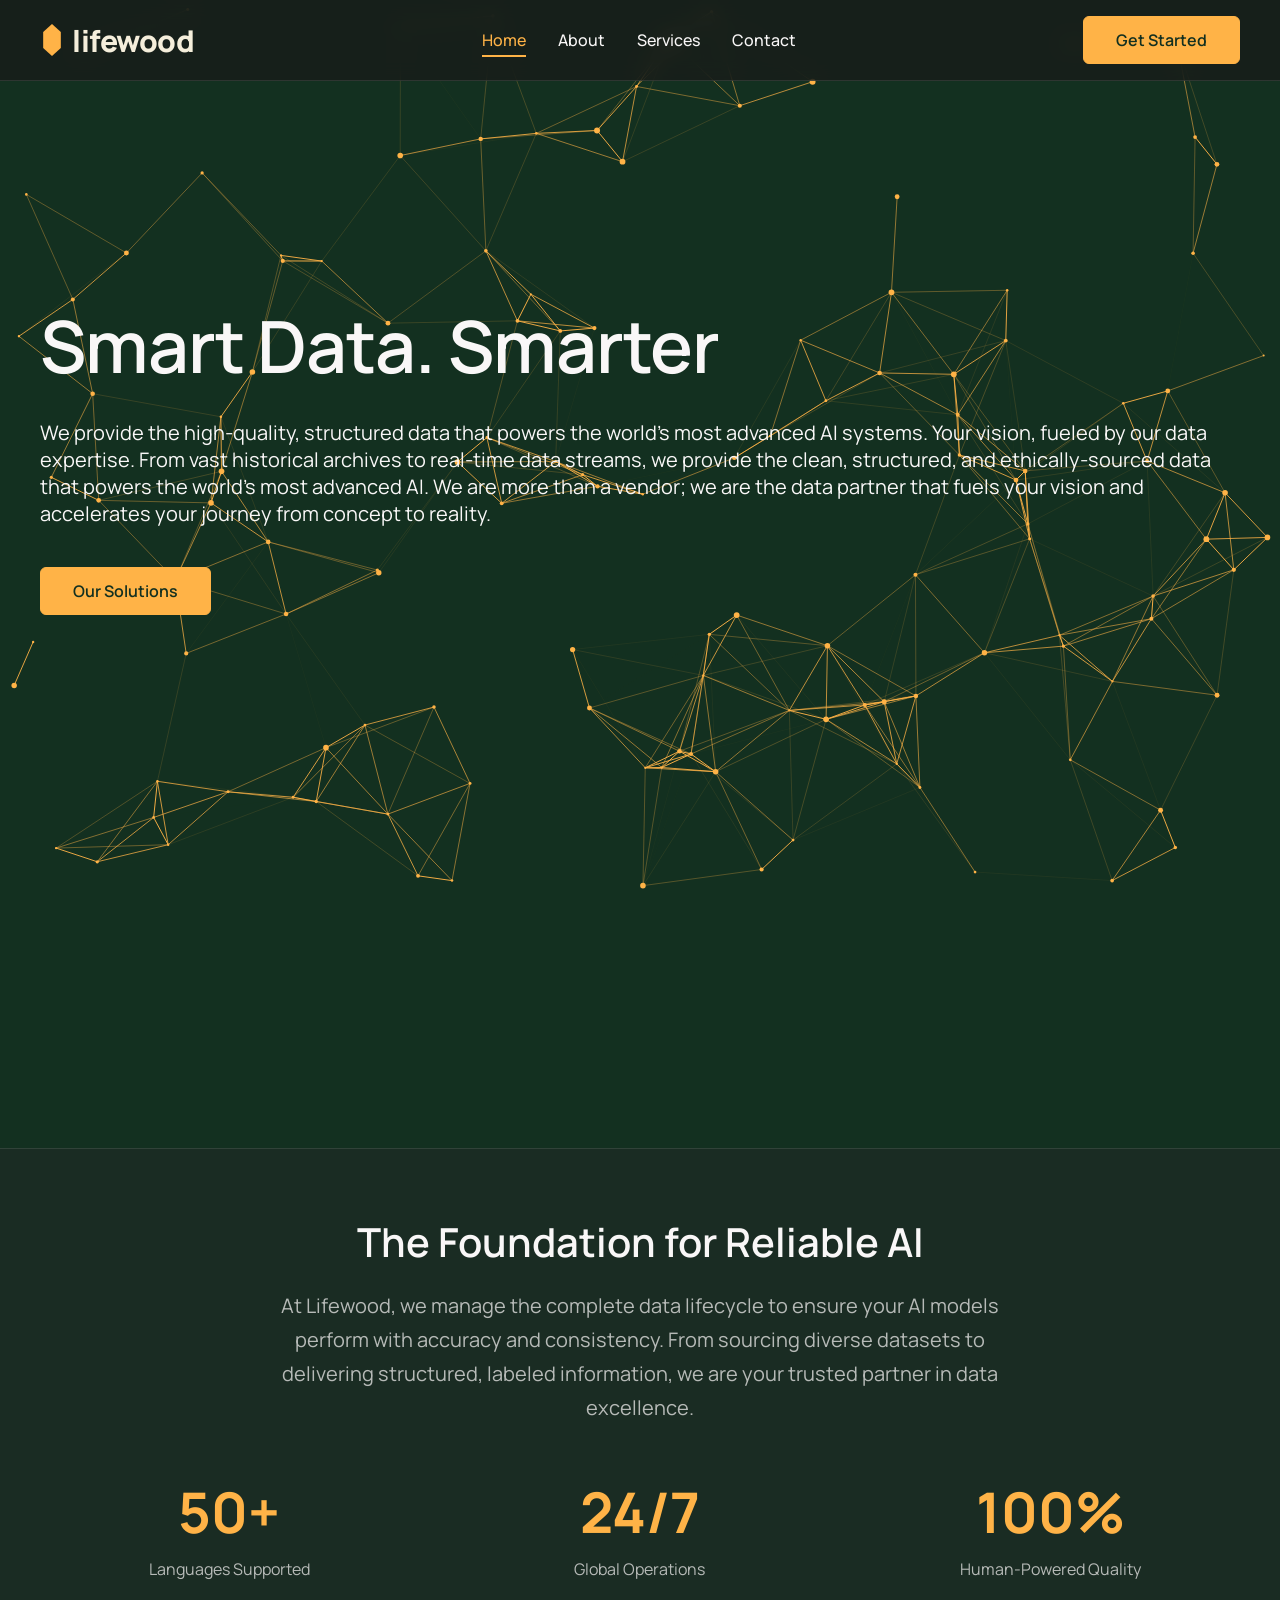
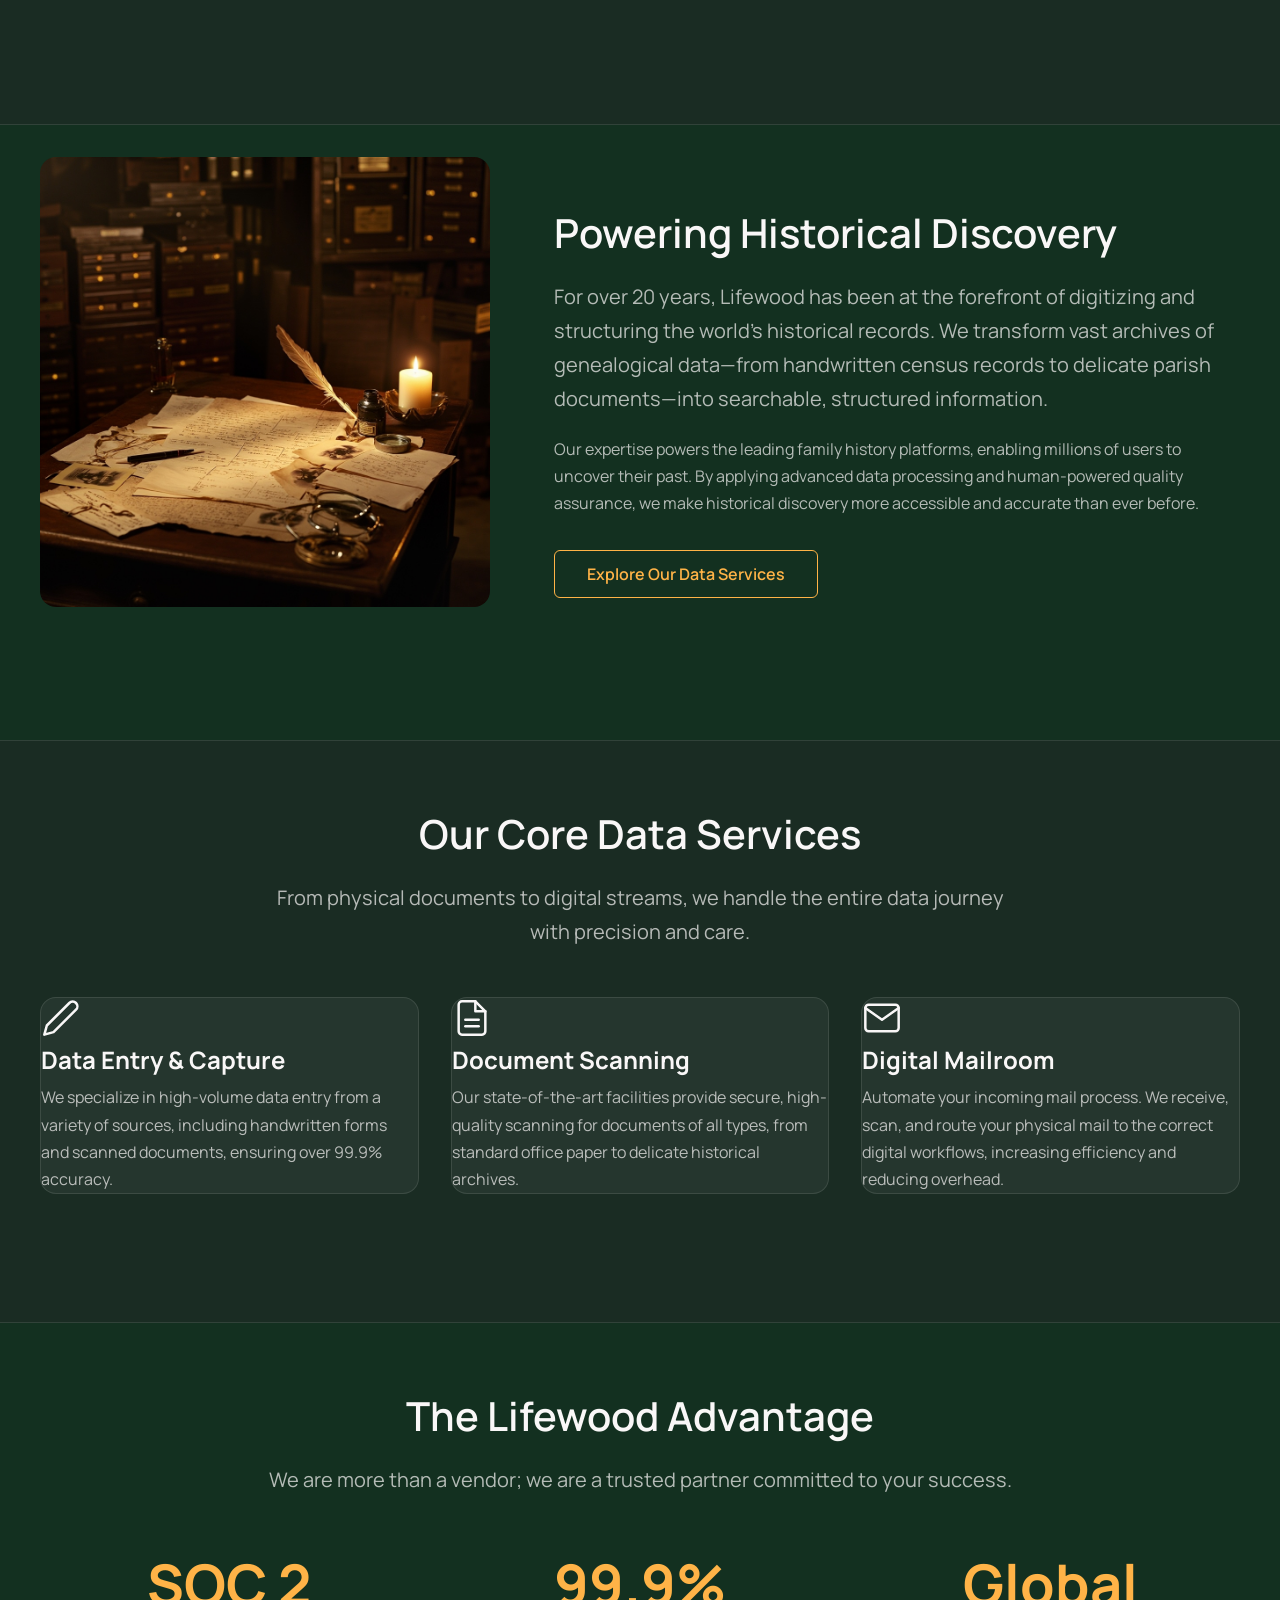
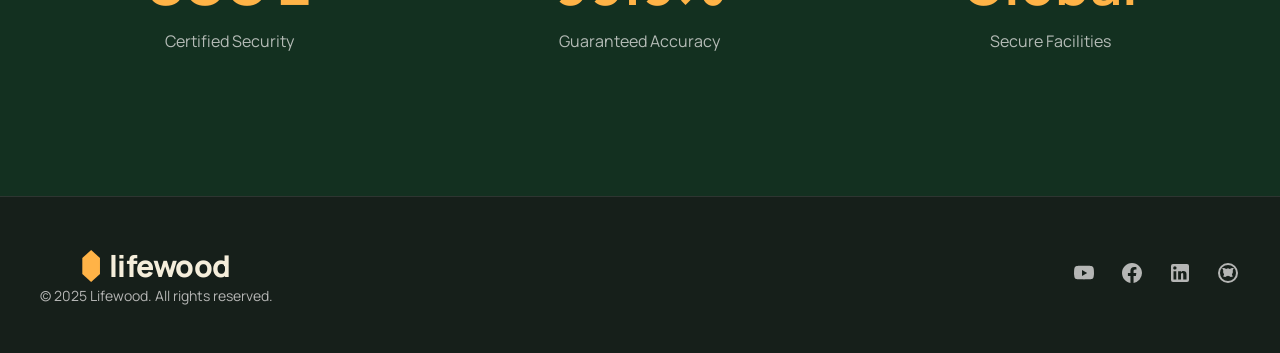
==== index.html @ c5174fe2 "Update index.html" ====
<!DOCTYPE html>
<html lang="en">
<head>
  <meta charset="UTF-8">
  <meta name="viewport" content="width=device-width, initial-scale=1.0">
  <title>Lifewood - Smart Data. Smarter World.</title>
  <style>
    /* ------------------- */
    /* ROOT & GLOBAL STYLES */
    /* ------------------- */
    :root {
      --brand-paper-bg: #f5eedb;
      --brand-dark-serpent: #133020;
      --brand-castleton-green: #046241;
      --brand-accent-saffron: #FFB347;
      --brand-white: #ffffff;
      --brand-sea-salt: #F9F7F7;
      /* Adjusted for dark theme */
      --brand-light-text-muted: rgba(249, 247, 247, 0.7);
      --red-600: #dc2626;
    }

    html { scroll-behavior: smooth; }

    body {
      margin: 0;
      font-family: 'Manrope', sans-serif;
      /* --- MODIFIED FOR DARK THEME --- */
      background-color: var(--brand-dark-serpent);
      color: var(--brand-sea-salt);
      -webkit-font-smoothing: antialiased;
      overflow-x: hidden;
    }

    /* --- NEW STYLE FOR CANVAS BACKGROUND --- */
    #particle-canvas {
      position: fixed;
      top: 0;
      left: 0;
      width: 100%;
      height: 100vh;
      z-index: -1; /* Places canvas behind all content */
    }

    /* ------------------- */
    /* HEADER & NAVIGATION */
    /* ------------------- */
    .header {
      /* --- MODIFIED HEADER COLOR --- */
      background-color: rgba(25, 25, 25, 0.7); /* Changed from dark green to dark charcoal */
      backdrop-filter: blur(10px);
      position: sticky;
      top: 0;
      z-index: 50;
      border-bottom: 1px solid rgba(249, 247, 247, 0.1);
    }

    .navbar { display: flex; justify-content: space-between; align-items: center; height: 80px; }

    .logo {
      display: flex;
      align-items: center;
      gap: 0.5rem;
      text-decoration: none;
      color: var(--brand-accent-saffron);
    }

    .logo-icon {
      height: 2rem;
      width: auto;
    }

    .logo-text {
      font-family: 'Manrope', sans-serif;
      font-size: 1.875rem;
      font-weight: 800;
      letter-spacing: -0.5px;
      color: #f5eedb; /* Changed for better contrast */
    }

    .nav-menu { display: none; list-style: none; margin: 0; padding: 0; align-items: center; gap: 2rem; }
    /* --- MODIFIED FOR DARK THEME --- */
    .nav-link { position: relative; text-decoration: none; color: var(--brand-sea-salt); font-weight: 500; transition: color 0.3s ease; padding-bottom: 4px; }
    .nav-link:hover { color: var(--brand-accent-saffron); }
    .nav-link.active { color: var(--brand-accent-saffron); border-bottom: 2px solid var(--brand-accent-saffron); }
    .nav-cta { display: none; }
    .mobile-menu-toggle { display: block; background: none; border: none; cursor: pointer; color: var(--brand-sea-salt); }
    .icon-menu, .icon-close { width: 2rem; height: 2rem; }
    /* --- MODIFIED FOR DARK THEME --- */
    .mobile-nav { display: none; position: fixed; inset: 0; background-color: rgba(19, 48, 32, 0.95); backdrop-filter: blur(8px); z-index: 100; }
    .mobile-nav.is-open { display: block; }
    .mobile-nav-header { display: flex; justify-content: flex-end; padding: 1.5rem; }
    .mobile-nav-links { display: flex; flex-direction: column; align-items: center; justify-content: center; height: calc(100% - 80px); list-style: none; padding: 0; margin: 0; gap: 2rem; }
    .mobile-nav-link { font-family: 'Manrope', sans-serif; font-size: 1.75rem; font-weight: 600; color: var(--brand-sea-salt); text-decoration: none; }

    /* ------------------- */
    /* BUTTONS */
    /* ------------------- */
    .btn { display: inline-block; padding: 0.75rem 2rem; border-radius: 0.375rem; text-decoration: none; font-family: 'Manrope', sans-serif; font-weight: 600; font-size: 1rem; transition: all 0.3s ease; border: 1px solid; }
    .btn-primary { background-color: var(--brand-accent-saffron); border-color: var(--brand-accent-saffron); color: var(--brand-dark-serpent); }
    .btn-primary:hover { background-color: #E79651; border-color: #E79651; transform: translateY(-2px); }
    .btn-secondary { border-color: var(--brand-accent-saffron); color: var(--brand-accent-saffron); }
    .btn-secondary:hover { background-color: var(--brand-accent-saffron); color: var(--brand-dark-serpent); transform: translateY(-2px); }

    /* ------------------- */
    /* PAGE STRUCTURE & TYPOGRAPHY */
    /* ------------------- */
    .container { max-width: 1200px; margin-inline: auto; padding-inline: 1.5rem; }
    main { padding-top: 80px; }
    section { padding-block: clamp(4rem, 10vw, 8rem); text-align: center; position: relative; }

    /* --- MODIFIED SECTION BACKGROUND --- */
    .section-bg {
      background-color: #1a2c23; /* A dark, desaturated green-gray for better harmony */
      border-top: 1px solid rgba(249, 247, 247, 0.1);
      border-bottom: 1px solid rgba(249, 247, 247, 0.1);
    }

    .page-header-section { padding-bottom: 2rem; }
    /* --- MODIFIED FOR DARK THEME --- */
    .page-title, .section-title, .content-block h2, .service-list-item h2, .contact-info h2 { font-family: 'Manrope', sans-serif; font-weight: 600; color: var(--brand-sea-salt); }
    .page-title { font-size: clamp(2.5rem, 6vw, 3.5rem); margin: 0; }
    .section-title { font-size: clamp(2rem, 5vw, 2.5rem); margin-bottom: 1rem; }
    .page-subtitle, .section-subtitle { font-size: 1.25rem; color: var(--brand-light-text-muted); max-width: 48rem; margin-inline: auto; line-height: 1.7; }

    /* --- MODIFIED HERO SECTION ALIGNMENT --- */
    .hero-section {
      min-height: calc(100vh - 80px);
      display: flex;
      align-items: flex-start; /* Changed from center to flex-start */
      justify-content: center;
      padding-top: clamp(4rem, 15vh, 10rem); /* Added significant, responsive top padding */
      padding-bottom: 2rem;
    }

    .hero-container { display: flex; flex-direction: column; align-items: center; gap: 2rem; }
    .hero-content { text-align: center; }
    /* --- MODIFIED FOR DARK THEME --- */
    .hero-title { font-family: 'Manrope', sans-serif; font-size: clamp(2.5rem, 8vw, 4.5rem); font-weight: 600; letter-spacing: -1px; margin: 0 0 1.5rem 0; color: var(--brand-sea-salt); }
    .hero-subtitle { margin-bottom: 2.5rem; }
    .hero-image-placeholder img { max-width: 100%; height: auto; border-radius: 1rem; }

    /* ------------------- */
    /* STATS GRID & BENTO GRID */
    /* ------------------- */
    .stats-grid { display: grid; grid-template-columns: repeat(auto-fit, minmax(200px, 1fr)); gap: 2rem; margin-top: 3rem; }
    .stat-card { text-align: center; }
    .stat-number { font-size: clamp(2.5rem, 6vw, 3.5rem); font-weight: 700; color: var(--brand-accent-saffron); margin: 0; }
    .stat-label { font-size: 1rem; color: var(--brand-light-text-muted); margin-top: 0.5rem; }
    .grid-section-wrapper { padding-top: 0; }
    .bento-grid { display: grid; gap: 1rem; }
    /* --- MODIFIED FOR DARK THEME --- */
    .grid-card { background: rgba(255, 255, 255, 0.05); padding: 1.5rem; border-radius: 1rem; border: 1px solid rgba(249, 247, 247, 0.1); backdrop-filter: blur(10px); transition: all 0.3s ease; text-align: left; }
    .grid-card:hover { border-color: rgba(249, 247, 247, 0.3); transform: translateY(-5px); box-shadow: 0 10px 20px rgba(0, 0, 0, 0.1); }
    .card-title { font-size: clamp(1.5rem, 4vw, 2rem); margin: 0 0 1rem 0; }
    .card-subtitle { font-size: 1.25rem; margin: 0; }
    .card-text { max-width: none; font-size: 1rem; color: var(--brand-light-text-muted); line-height: 1.7; }
    .card-service { display: flex; flex-direction: column; align-items: center; justify-content: center; text-align: center; gap: 0.75rem; }
    .service-icon { color: var(--brand-accent-saffron); background-color: rgba(255, 179, 71, 0.1); width: 50px; height: 50px; border-radius: 50%; display: flex; align-items: center; justify-content: center; font-size: 1.5rem; }

    /* ------------------- */
    /* CONTENT PAGES */
    /* ------------------- */
    .content-section { padding-top: 2rem; }
    .content-container, .services-list, .contact-layout { max-width: 800px; text-align: left; }
    .content-image { width: 100%; height: auto; border-radius: 1rem; margin-bottom: 2rem; }
    .content-block { margin-bottom: 2rem; }
    /* --- MODIFIED FOR DARK THEME --- */
    .content-block h2 { font-size: 1.75rem; color: var(--brand-accent-saffron); margin: 0 0 1rem 0; }
    .content-block p, .content-block li { color: var(--brand-light-text-muted); line-height: 1.7; }
    .content-block ul { list-style: none; padding-left: 0; }
    .content-block li { padding-left: 1.5rem; position: relative; margin-bottom: 0.5rem; }
    .content-block li::before { content: '■'; position: absolute; left: 0; color: var(--brand-accent-saffron); font-size: 0.8rem; }
    .service-list-item { border-bottom: 1px solid rgba(249, 247, 247, 0.1); padding-bottom: 2rem; margin-bottom: 2rem; display: flex; flex-direction: column; gap: 1.5rem; }
    .service-list-item:last-child { border-bottom: none; margin-bottom: 0; }
    .service-list-item h2 { font-size: 1.75rem; color: var(--brand-accent-saffron); margin: 0 0 0.5rem 0; }
    .service-list-item p { color: var(--brand-light-text-muted); line-height: 1.7; margin: 0; }
    .img-placeholder img { width: 100%; border-radius: 0.5rem; }
    .contact-layout { display: grid; gap: 3rem; max-width: 1000px; }
    .contact-info h2 { font-size: 1.75rem; color: var(--brand-accent-saffron); margin: 0 0 1rem 0; }
    .contact-info p { line-height: 1.7; color: var(--brand-light-text-muted); }
    .contact-info a { color: var(--brand-accent-saffron); text-decoration: none; transition: color 0.3s; }
    .contact-info a:hover { color: #E79651; }
    .info-block { margin-top: 1.5rem; }
    .info-block h3 { font-size: 1.25rem; color: var(--brand-sea-salt); margin: 0 0 0.25rem 0; }
    .info-block p { margin: 0; }

    /* --- NEW: FEATURE SECTION STYLES --- */
    .feature-section {
      display: flex;
      flex-direction: column;
      align-items: center;
      gap: 2rem;
      text-align: center;
    }

    .feature-image {
      flex: 1;
      max-width: 450px;
    }

    .feature-image img {
      width: 100%;
      height: auto;
      border-radius: 1rem;
    }

    .feature-content {
      flex: 1;
      text-align: left;
    }

    /* --- NEW: SERVICES GRID STYLES (MODIFIED FOR IMAGES) --- */
    .services-grid {
      display: grid;
      grid-template-columns: repeat(auto-fit, minmax(280px, 1fr));
      gap: 2rem;
      margin-top: 3rem;
      text-align: left;
    }

    .service-card {
      background-color: rgba(255, 255, 255, 0.05);
      border-radius: 1rem;
      border: 1px solid rgba(249, 247, 247, 0.1);
      transition: all 0.3s ease;
      overflow: hidden; /* Important: Keeps the image within the rounded corners */
    }

    .service-card:hover {
      transform: translateY(-5px);
      border-color: var(--brand-accent-saffron);
    }

    .service-card-image {
      width: 100%;
      height: 180px;
      object-fit: cover; /* Ensures image covers the area without distortion */
      display: block;
    }

    .service-card-content {
      padding: 2rem; /* Padding for the text content below the image */
    }

    .service-card h3 {
      font-size: 1.5rem;
      margin: 0 0 0.5rem 0;
      color: var(--brand-sea-salt);
    }

    .service-card p {
      color: var(--brand-light-text-muted);
      line-height: 1.7;
      margin: 0;
    }

    /* --- NEW: TIMELINE STYLES --- */
    .timeline {
      margin-top: 3rem;
      position: relative;
      max-width: 600px;
      margin-inline: auto;
    }

    .timeline::after {
      content: '';
      position: absolute;
      width: 2px;
      background-color: rgba(255, 179, 71, 0.3);
      top: 0;
      bottom: 0;
      left: 50%;
      margin-left: -1px;
    }

    .timeline-item {
      padding: 1rem 2.5rem;
      position: relative;
      width: 50%;
    }

    .timeline-item:nth-child(odd) {
      left: 0;
      text-align: right;
      padding-right: 3rem;
    }

    .timeline-item:nth-child(even) {
      left: 50%;
      text-align: left;
      padding-left: 3rem;
    }

    .timeline-item::after {
      content: '';
      position: absolute;
      width: 16px;
      height: 16px;
      right: -8px;
      background-color: var(--brand-dark-serpent);
      border: 3px solid var(--brand-accent-saffron);
      top: 20px;
      border-radius: 50%;
      z-index: 1;
    }

    .timeline-item:nth-child(even)::after {
      left: -8px;
    }

    .timeline-content h3 {
      margin: 0 0 0.5rem 0;
      color: var(--brand-accent-saffron);
      font-size: 1.25rem;
    }

    .timeline-content p {
      margin: 0;
      color: var(--brand-light-text-muted);
    }

    /* --- NEW: BENEFITS GRID STYLES --- */
    .benefits-grid {
      display: grid;
      grid-template-columns: repeat(auto-fit, minmax(280px, 1fr));
      gap: 2rem;
      margin-top: 3rem;
    }

    .benefit-card {
      text-align: center;
    }

    .benefit-card-icon {
      font-size: 2.5rem;
      color: var(--brand-accent-saffron);
      margin-bottom: 1rem;
      background-color: rgba(255, 179, 71, 0.1);
      width: 80px;
      height: 80px;
      border-radius: 50%;
      display: inline-flex;
      align-items: center;
      justify-content: center;
    }

    .benefit-card h3 {
      font-size: 1.5rem;
      margin: 0 0 0.5rem 0;
      color: var(--brand-sea-salt);
    }

    .benefit-card p {
      color: var(--brand-light-text-muted);
      line-height: 1.7;
      margin: 0;
    }

    /* ------------------- */
    /* FORM STYLES */
    /* ------------------- */
    /* --- MODIFIED FOR DARK THEME --- */
    .contact-form { background-color: rgba(255, 255, 255, 0.05); padding: 2rem; border-radius: 1rem; border: 1px solid rgba(249, 247, 247, 0.1); }
    .form-grid { display: grid; gap: 1.5rem; }
    .form-group { display: flex; flex-direction: column; }
    .form-group label { margin-bottom: 0.5rem; font-weight: 500; color: var(--brand-light-text-muted); }
    .form-group input, .form-group textarea { width: 100%; padding: 0.75rem 1rem; background-color: rgba(0,0,0,0.2); border: 1px solid rgba(249, 247, 247, 0.2); border-radius: 0.375rem; color: var(--brand-sea-salt); box-sizing: border-box; font-family: 'Manrope', sans-serif; font-size: 1rem; }
    .form-group input:focus, .form-group textarea:focus { outline: none; border-color: var(--brand-accent-saffron); box-shadow: 0 0 0 2px rgba(255, 179, 71, 0.2); }
    .form-submit { margin-top: 2rem; }
    .form-feedback { margin-bottom: 1rem; text-align: center; font-weight: 500; padding: 0.75rem; border-radius: 0.375rem; display: none; }
    .form-feedback.error { color: var(--red-600); background-color: rgba(220, 38, 38, 0.1); display: block; }
    .form-feedback.success { color: var(--brand-castleton-green); background-color: rgba(4, 98, 65, 0.1); display: block; }

    /* ------------------- */
    /* FOOTER */
    /* ------------------- */
    /* --- MODIFIED FOOTER TO MATCH HEADER --- */
    .footer {
      background-color: rgba(25, 25, 25, 0.7); /* Match header color */
      backdrop-filter: blur(10px); /* Match header blur effect */
      border-top: 1px solid rgba(249, 247, 247, 0.1);
      padding: 3rem 0;
      text-align: center;
    }

    .footer-container { display: flex; flex-direction: column; align-items: center; gap: 1.5rem; }
    .footer-logo { justify-content: center; }
    .footer-text { margin: 0; font-size: 0.875rem; color: var(--brand-light-text-muted); }
    .footer-social { display: flex; gap: 1.5rem; }
    .social-link { color: var(--brand-light-text-muted); transition: color 0.3s ease; }
    .social-link:hover { color: var(--brand-accent-saffron); }
    .social-link svg { width: 1.5rem; height: 1.5rem; }

    /* ------------------- */
    /* ANIMATIONS & RESPONSIVENESS */
    /* ------------------- */
    .fade-in-section { opacity: 0; transform: translateY(30px); transition: opacity 0.8s ease-out, transform 0.8s ease-out; }
    .fade-in-section.visible { opacity: 1; transform: translateY(0); }

    @media (min-width: 768px) {
      .nav-cta { display: inline-block; }
      .mobile-menu-toggle { display: none; }
      .nav-menu { display: flex; }
      .hero-container { flex-direction: row; justify-content: space-between; align-items: center; }
      .hero-content { text-align: left; font-size: 20px; flex: 1; }
      /* Hero image placeholder is removed, so no need for this rule */
      /* .hero-image-placeholder { flex: 1; max-width: 50%; } */
      .bento-grid { grid-template-columns: repeat(4, 1fr); grid-template-rows: auto; grid-template-areas: "large large stat1 service1" "large large stat2 service2" "service3 service4 service5 service6"; }
      .card-large { grid-area: large; }
      .card-stat:nth-of-type(2) { grid-area: stat1; }
      .card-stat:nth-of-type(3) { grid-area: stat2; }
      .card-service:nth-of-type(4) { grid-area: service1; }
      .card-service:nth-of-type(5) { grid-area: service2; }
      .card-service:nth-of-type(6) { grid-area: service3; }
      .card-service:nth-of-type(7) { grid-area: service4; }
      .card-service:nth-of-type(8) { grid-area: service5; }
      .card-service:nth-of-type(9) { grid-area: service6; }
      .service-list-item { flex-direction: row; align-items: center; justify-content: space-between; }
      .service-content { flex: 2; }
      .img-placeholder { flex: 1; text-align: right; }
      .contact-layout { grid-template-columns: 1fr 1.5fr; align-items: start; }
      .form-grid { grid-template-columns: 1fr 1fr; }
      .footer-container { flex-direction: row; justify-content: space-between; }
      .feature-section {
        flex-direction: row; /* Side-by-side on larger screens */
        text-align: left;
        gap: 4rem;
      }
    }

    @media (min-width: 1024px) {
      .bento-grid { grid-template-areas: "large large stat1 stat2" "large large service1 service2" "service3 service4 service5 service6"; }
    }
  </style>
  <link rel="preconnect" href="https://fonts.googleapis.com">
  <link rel="preconnect" href="https://fonts.gstatic.com" crossorigin>
  <link href="https://fonts.googleapis.com/css2?family=Manrope:wght@400;500;600;700&display=swap" rel="stylesheet">
  <!-- <link href="style.css" rel="stylesheet"> This is commented out as the styles are embedded -->
</head>
<body>
  <!-- Canvas for the AI background animation -->
  <canvas id="particle-canvas"></canvas>

  <header class="header">
    <nav class="navbar container">
      <a href="index.html" class="logo">
        <svg class="logo-icon" width="24" height="32" viewBox="0 0 24 42" fill="none" xmlns="http://www.w3.org/2000/svg"><path d="M12 0L23.5962 10.5V31.5L12 42L0.403847 31.5V10.5L12 0Z" fill="currentColor"/></svg>
        <span class="logo-text">lifewood</span>
      </a>
      <ul id="desktop-nav" class="nav-menu">
        <li><a href="index.html" class="nav-link">Home</a></li>
        <li><a href="about.html" class="nav-link">About</a></li>
        <li><a href="services.html" class="nav-link">Services</a></li>
        <li><a href="contact.html" class="nav-link">Contact</a></li>
      </ul>
      <a href="contact.html" class="btn btn-primary nav-cta">Get Started</a>
      <button id="mobile-menu-button" class="mobile-menu-toggle"><svg class="icon-menu" fill="none" stroke="currentColor" viewBox="0 0 24 24"><path stroke-linecap="round" stroke-linejoin="round" stroke-width="2" d="M4 6h16M4 12h16m-7 6h7"></path></svg></button>
    </nav>
  </header>

  <div id="mobile-menu" class="mobile-nav">
      <div class="mobile-nav-header"><button id="close-menu-button" class="mobile-menu-toggle"><svg class="icon-close" fill="none" stroke="currentColor" viewBox="0 0 24 24"><path stroke-linecap="round" stroke-linejoin="round" stroke-width="2" d="M6 18L18 6M6 6l12 12"></path></svg></button></div>
      <ul class="mobile-nav-links">
          <li><a href="index.html" class="mobile-nav-link">Home</a></li>
          <li><a href="about.html" class="mobile-nav-link">About</a></li>
          <li><a href="services.html" class="mobile-nav-link">Services</a></li>
          <li><a href="contact.html" class="mobile-nav-link">Contact</a></li>
      </ul>
  </div>

  <main>
    <section id="home" class="hero-section">
      <div class="container hero-container">
        <div class="hero-content">
            <h1 id="hero-title" class="hero-title"></h1>
            <p class="hero-subtitle">We provide the high-quality, structured data that powers the world's most advanced AI systems. Your vision, fueled by our data expertise. From vast historical archives to real-time data streams, we provide the clean, structured, and ethically-sourced data that powers the world's most advanced AI. We are more than a vendor; we are the data partner that fuels your vision and accelerates your journey from concept to reality.</p>
            <a href="services.html" class="btn btn-primary">Our Solutions</a>
        </div>
      </div>
    </section>

    <section class="content-section fade-in-section section-bg">
        <div class="container text-center">
            <h2 class="section-title">The Foundation for Reliable AI</h2>
            <p class="section-subtitle">At Lifewood, we manage the complete data lifecycle to ensure your AI models perform with accuracy and consistency. From sourcing diverse datasets to delivering structured, labeled information, we are your trusted partner in data excellence.</p>
            <div class="stats-grid">
                <div class="stat-card"><p class="stat-number">50+</p><p class="stat-label">Languages Supported</p></div>
                <div class="stat-card"><p class="stat-number">24/7</p><p class="stat-label">Global Operations</p></div>
                <div class="stat-card"><p class="stat-number">100%</p><p class="stat-label">Human-Powered Quality</p></div>
            </div>
        </div>
    </section>

    <section class="content-section fade-in-section">
        <div class="container feature-section">
            <div class="feature-image">
                <img src="img/Genea.png" alt="Archival documents and historical records for genealogy research">
            </div>
            <div class="feature-content">
                <h2 class="section-title" style="text-align: left;">Powering Historical Discovery</h2>
                <p class="section-subtitle" style="text-align: left; max-width: none;">For over 20 years, Lifewood has been at the forefront of digitizing and structuring the world's historical records. We transform vast archives of genealogical data—from handwritten census records to delicate parish documents—into searchable, structured information.</p>
                <p style="color: var(--brand-light-text-muted); line-height: 1.7;">Our expertise powers the leading family history platforms, enabling millions of users to uncover their past. By applying advanced data processing and human-powered quality assurance, we make historical discovery more accessible and accurate than ever before.</p>
                <a href="services.html" class="btn btn-secondary" style="margin-top: 1rem;">Explore Our Data Services</a>
            </div>
        </div>
    </section>

    <!-- NEW CORE SERVICES SECTION -->
    <section class="content-section fade-in-section section-bg">
        <div class="container text-center">
            <h2 class="section-title">Our Core Data Services</h2>
            <p class="section-subtitle">From physical documents to digital streams, we handle the entire data journey with precision and care.</p>
            <div class="services-grid">
                <div class="service-card">
                    <div class="service-card-icon">
                        <svg xmlns="http://www.w3.org/2000/svg" width="40" height="40" viewBox="0 0 24 24" fill="none" stroke="currentColor" stroke-width="1.5" stroke-linecap="round" stroke-linejoin="round"><path d="M17 3a2.828 2.828 0 1 1 4 4L7.5 20.5 2 22l1.5-5.5L17 3z"></path></svg>
                    </div>
                    <h3>Data Entry & Capture</h3>
                    <p>We specialize in high-volume data entry from a variety of sources, including handwritten forms and scanned documents, ensuring over 99.9% accuracy.</p>
                </div>
                <div class="service-card">
                    <div class="service-card-icon">
                        <svg xmlns="http://www.w3.org/2000/svg" width="40" height="40" viewBox="0 0 24 24" fill="none" stroke="currentColor" stroke-width="1.5" stroke-linecap="round" stroke-linejoin="round"><path d="M14 2H6a2 2 0 0 0-2 2v16a2 2 0 0 0 2 2h12a2 2 0 0 0 2-2V8z"></path><polyline points="14 2 14 8 20 8"></polyline><line x1="16" y1="13" x2="8" y2="13"></line><line x1="16" y1="17" x2="8" y2="17"></line></svg>
                    </div>
                    <h3>Document Scanning</h3>
                    <p>Our state-of-the-art facilities provide secure, high-quality scanning for documents of all types, from standard office paper to delicate historical archives.</p>
                </div>
                <div class="service-card">
                    <div class="service-card-icon">
                        <svg xmlns="http://www.w3.org/2000/svg" width="40" height="40" viewBox="0 0 24 24" fill="none" stroke="currentColor" stroke-width="1.5" stroke-linecap="round" stroke-linejoin="round"><path d="M4 4h16c1.1 0 2 .9 2 2v12c0 1.1-.9 2-2 2H4c-1.1 0-2-.9-2-2V6c0-1.1.9-2 2-2z"></path><polyline points="22,6 12,13 2,6"></polyline></svg>
                    </div>
                    <h3>Digital Mailroom</h3>
                    <p>Automate your incoming mail process. We receive, scan, and route your physical mail to the correct digital workflows, increasing efficiency and reducing overhead.</p>
                </div>
            </div>
        </div>
    </section>
    <!-- END OF NEW SECTION -->

    <!-- NEW ADVANTAGE SECTION -->
    <section class="content-section fade-in-section">
        <div class="container text-center">
            <h2 class="section-title">The Lifewood Advantage</h2>
            <p class="section-subtitle">We are more than a vendor; we are a trusted partner committed to your success.</p>
            <div class="stats-grid">
                <div class="stat-card">
                    <p class="stat-number">SOC 2</p>
                    <p class="stat-label">Certified Security</p>
                </div>
                <div class="stat-card">
                    <p class="stat-number">99.9%</p>
                    <p class="stat-label">Guaranteed Accuracy</p>
                </div>
                <div class="stat-card">
                    <p class="stat-number">Global</p>
                    <p class="stat-label">Secure Facilities</p>
                </div>
            </div>
        </div>
    </section>
    <!-- END OF NEW SECTION -->

  </main>

  <footer class="footer">
    <div class="container footer-container">
        <div class="footer-info">
            <a href="index.html" class="logo footer-logo">
                <svg class="logo-icon" width="24" height="42" viewBox="0 0 24 42" fill="none" xmlns="http://www.w3.org/2000/svg"><path d="M12 0L23.5962 10.5V31.5L12 42L0.403847 31.5V10.5L12 0Z" fill="currentColor"/></svg>
                <span class="logo-text">lifewood</span>
            </a>
            <p class="footer-text">© 2025 Lifewood. All rights reserved.</p>
        </div>
        <div class="footer-social">
            <!-- YouTube -->
            <a href="https://www.youtube.com/@LifewoodDataTechnology" target="_blank" class="social-link" aria-label="YouTube">
                <svg fill="currentColor" viewBox="0 0 24 24"><path d="M10,15L15.19,12L10,9V15M21.56,7.17C21.69,7.64 21.78,8.27 21.84,9.07C21.91,9.87 21.94,10.56 21.94,11.16L22,12C22,12.84 21.94,13.5 21.88,14.08C21.79,14.85 21.69,15.5 21.56,15.97C21.31,16.9 20.73,17.69 19.96,17.96C19.43,18.11 18.22,18.26 16.38,18.34C14.54,18.42 12.97,18.44 12,18.44C11.03,18.44 9.46,18.42 7.62,18.34C5.78,18.26 4.57,18.11 4.04,17.96C3.27,17.69 2.69,16.9 2.44,15.97C2.31,15.5 2.21,14.85 2.16,14.08C2.06,13.5 2,12.84 2,12L2.06,11.16C2.06,10.56 2.09,9.87 2.16,9.07C2.22,8.27 2.31,7.64 2.44,7.17C2.69,6.24 3.27,5.45 4.04,5.18C4.57,5.03 5.78,4.88 7.62,4.8C9.46,4.72 11.03,4.7 12,4.7C12.97,4.7 14.54,4.72 16.38,4.8C18.22,4.88 19.43,5.03 19.96,5.18C20.73,5.45 21.31,6.24 21.56,7.17Z"/></svg>
            </a>
            <!-- Facebook -->
            <a href="https://www.facebook.com/LifewoodPH" target="_blank" class="social-link" aria-label="Facebook">
                <svg fill="currentColor" viewBox="0 0 24 24"><path d="M12 2.04C6.5 2.04 2 6.53 2 12.06C2 17.06 5.66 21.21 10.44 21.96V14.96H7.9V12.06H10.44V9.85C10.44 7.34 11.93 5.96 14.22 5.96C15.31 5.96 16.45 6.15 16.45 6.15V8.62H15.19C13.95 8.62 13.56 9.39 13.56 10.18V12.06H16.34L15.89 14.96H13.56V21.96A10.01 10.01 0 0 0 22 12.06C22 6.53 17.5 2.04 12 2.04Z"/></svg>
            </a>
            <!-- LinkedIn -->
            <a href="https://ph.linkedin.com/company/lifewood-data-technology-ltd. target="_blank" class="social-link" aria-label="LinkedIn">
                <svg fill="currentColor" viewBox="0 0 24 24"><path d="M19,3A2,2 0 0,1 21,5V19A2,2 0 0,1 19,21H5A2,2 0 0,1 3,19V5A2,2 0 0,1 5,3H19M18.5,18.5V13.2A3.26,3.26 0 0,0 15.24,9.94C14.39,9.94 13.4,10.43 13,11.25V10.13H10.13V18.5H13V13.57C13,12.8 13.09,12.03 14.17,12.03C15.24,12.03 15.24,12.97 15.24,13.64V18.5H18.5M6.88,8.56A1.68,1.68 0 0,0 8.56,6.88C8.56,6 7.78,5.2 6.88,5.2A1.68,1.68 0 0,0 5.2,6.88C5.2,7.78 6,8.56 6.88,8.56M8.27,18.5V10.13H5.5V18.5H8.27Z"/></svg>
            </a>
            <!-- Website -->
            <a href="https://www.lifewood.com/" target="_blank" class="social-link" aria-label="Website">
                <svg fill="currentColor" viewBox="0 0 24 24"><path d="M12,2A10,10 0 0,0 2,12A10,10 0 0,0 12,22A10,10 0 0,0 22,12A10,10 0 0,0 12,2M12,20A8,8 0 0,1 4,12A8,8 0 0,1 12,4A8,8 0 0,1 20,12A8,8 0 0,1 12,20M16.9,15.6C16.5,14.9 16.2,14.2 15.9,13.5C16.3,12.8 16.6,12 16.9,11.3C16.8,10.6 16.8,9.9 16.8,9.2C17.1,8.5 17.5,7.8 17.9,7.1C17.2,7 16.5,6.9 15.8,6.9C15.1,7.2 14.4,7.6 13.8,8.1L12,7.2L10.2,8.1C9.6,7.6 8.9,7.2 8.2,6.9C7.5,6.9 6.8,7 6.1,7.1C6.5,7.8 6.9,8.5 7.2,9.2C7.2,9.9 7.2,10.6 7.1,11.3C7.4,12 7.7,12.8 8.1,13.5C7.8,14.2 7.5,14.9 7.1,15.6C7.8,15.8 8.5,15.9 9.2,15.9C9.9,15.6 10.6,15.2 11.2,14.7L12,15.2L12.8,14.7C13.4,15.2 14.1,15.6 14.8,15.9C15.5,15.9 16.2,15.8 16.9,15.6Z"/></svg>
            </a>
        </div>
    </div>
  </footer>
  <script src="script.js"></script>
</body>
</html>
---- style.css ----
/* ------------------- */
/* ROOT & GLOBAL STYLES */
/* ------------------- */
:root {
  --brand-paper-bg: #f5eedb;
  --brand-dark-serpent: #133020;
  --brand-castleton-green: #046241;
  --brand-accent-saffron: #FFB347;
  --brand-white: #ffffff;
  --brand-sea-salt: #F9F7F7;
  /* Adjusted for dark theme */
  --brand-light-text-muted: rgba(249, 247, 247, 0.7);
  --red-600: #dc2626;
}

html { scroll-behavior: smooth; }

body {
  margin: 0;
  font-family: 'Manrope', sans-serif;
  /* --- MODIFIED FOR DARK THEME --- */
  background-color: var(--brand-dark-serpent);
  color: var(--brand-sea-salt);
  -webkit-font-smoothing: antialiased;
  overflow-x: hidden;
}

/* --- NEW STYLE FOR CANVAS BACKGROUND --- */
#particle-canvas {
  position: fixed;
  top: 0;
  left: 0;
  width: 100%;
  height: 100vh;
  z-index: -1; /* Places canvas behind all content */
}

/* ------------------- */
/* HEADER & NAVIGATION */
/* ------------------- */
.header {
  /* --- MODIFIED HEADER COLOR --- */
  background-color: rgba(25, 25, 25, 0.7); /* Changed from dark green to dark charcoal */
  backdrop-filter: blur(10px);
  position: sticky;
  top: 0;
  z-index: 50;
  border-bottom: 1px solid rgba(249, 247, 247, 0.1);
}

.navbar { display: flex; justify-content: space-between; align-items: center; height: 80px; }

.logo {
  display: flex;
  align-items: center;
  gap: 0.5rem;
  text-decoration: none;
  color: var(--brand-accent-saffron);
}

.logo-icon {
  height: 2rem;
  width: auto;
}

.logo-text {
  font-family: 'Manrope', sans-serif;
  font-size: 1.875rem;
  font-weight: 800;
  letter-spacing: -0.5px;
  color: #f5eedb; /* Changed for better contrast */
}

.nav-menu { display: none; list-style: none; margin: 0; padding: 0; align-items: center; gap: 2rem; }
/* --- MODIFIED FOR DARK THEME --- */
.nav-link { position: relative; text-decoration: none; color: var(--brand-sea-salt); font-weight: 500; transition: color 0.3s ease; padding-bottom: 4px; }
.nav-link:hover { color: var(--brand-accent-saffron); }
.nav-link.active { color: var(--brand-accent-saffron); border-bottom: 2px solid var(--brand-accent-saffron); }
.nav-cta { display: none; }
.mobile-menu-toggle { display: block; background: none; border: none; cursor: pointer; color: var(--brand-sea-salt); }
.icon-menu, .icon-close { width: 2rem; height: 2rem; }
/* --- MODIFIED FOR DARK THEME --- */
.mobile-nav { display: none; position: fixed; inset: 0; background-color: rgba(19, 48, 32, 0.95); backdrop-filter: blur(8px); z-index: 100; }
.mobile-nav.is-open { display: block; }
.mobile-nav-header { display: flex; justify-content: flex-end; padding: 1.5rem; }
.mobile-nav-links { display: flex; flex-direction: column; align-items: center; justify-content: center; height: calc(100% - 80px); list-style: none; padding: 0; margin: 0; gap: 2rem; }
.mobile-nav-link { font-family: 'Manrope', sans-serif; font-size: 1.75rem; font-weight: 600; color: var(--brand-sea-salt); text-decoration: none; }

/* ------------------- */
/* BUTTONS */
/* ------------------- */
.btn { display: inline-block; padding: 0.75rem 2rem; border-radius: 0.375rem; text-decoration: none; font-family: 'Manrope', sans-serif; font-weight: 600; font-size: 1rem; transition: all 0.3s ease; border: 1px solid; }
.btn-primary { background-color: var(--brand-accent-saffron); border-color: var(--brand-accent-saffron); color: var(--brand-dark-serpent); }
.btn-primary:hover { background-color: #E79651; border-color: #E79651; transform: translateY(-2px); }
.btn-secondary { border-color: var(--brand-accent-saffron); color: var(--brand-accent-saffron); }
.btn-secondary:hover { background-color: var(--brand-accent-saffron); color: var(--brand-dark-serpent); transform: translateY(-2px); }

/* ------------------- */
/* PAGE STRUCTURE & TYPOGRAPHY */
/* ------------------- */
.container { max-width: 1200px; margin-inline: auto; padding-inline: 1.5rem; }
main { padding-top: 80px; }
section { padding-block: clamp(4rem, 10vw, 8rem); text-align: center; position: relative; }

/* --- MODIFIED SECTION BACKGROUND --- */
.section-bg {
  background-color: #1a2c23; /* A dark, desaturated green-gray for better harmony */
  border-top: 1px solid rgba(249, 247, 247, 0.1);
  border-bottom: 1px solid rgba(249, 247, 247, 0.1);
}

.page-header-section { padding-bottom: 2rem; }
/* --- MODIFIED FOR DARK THEME --- */
.page-title, .section-title, .content-block h2, .service-list-item h2, .contact-info h2 { font-family: 'Manrope', sans-serif; font-weight: 600; color: var(--brand-sea-salt); }
.page-title { font-size: clamp(2.5rem, 6vw, 3.5rem); margin: 0; }
.section-title { font-size: clamp(2rem, 5vw, 2.5rem); margin-bottom: 1rem; }
.page-subtitle, .section-subtitle { font-size: 1.25rem; color: var(--brand-light-text-muted); max-width: 48rem; margin-inline: auto; line-height: 1.7; }

/* --- MODIFIED HERO SECTION ALIGNMENT --- */
.hero-section {
  min-height: calc(100vh - 80px);
  display: flex;
  align-items: flex-start; /* Changed from center to flex-start */
  justify-content: center;
  padding-top: clamp(4rem, 15vh, 10rem); /* Added significant, responsive top padding */
  padding-bottom: 2rem;
}

.hero-container { display: flex; flex-direction: column; align-items: center; gap: 2rem; }
.hero-content { text-align: center; }
/* --- MODIFIED FOR DARK THEME --- */
.hero-title { font-family: 'Manrope', sans-serif; font-size: clamp(2.5rem, 8vw, 4.5rem); font-weight: 600; letter-spacing: -1px; margin: 0 0 1.5rem 0; color: var(--brand-sea-salt); }
.hero-subtitle { margin-bottom: 2.5rem; }
.hero-image-placeholder img { max-width: 100%; height: auto; border-radius: 1rem; }

/* ------------------- */
/* STATS GRID & BENTO GRID */
/* ------------------- */
.stats-grid { display: grid; grid-template-columns: repeat(auto-fit, minmax(200px, 1fr)); gap: 2rem; margin-top: 3rem; }
.stat-card { text-align: center; }
.stat-number { font-size: clamp(2.5rem, 6vw, 3.5rem); font-weight: 700; color: var(--brand-accent-saffron); margin: 0; }
.stat-label { font-size: 1rem; color: var(--brand-light-text-muted); margin-top: 0.5rem; }
.grid-section-wrapper { padding-top: 0; }
.bento-grid { display: grid; gap: 1rem; }
/* --- MODIFIED FOR DARK THEME --- */
.grid-card { background: rgba(255, 255, 255, 0.05); padding: 1.5rem; border-radius: 1rem; border: 1px solid rgba(249, 247, 247, 0.1); backdrop-filter: blur(10px); transition: all 0.3s ease; text-align: left; }
.grid-card:hover { border-color: rgba(249, 247, 247, 0.3); transform: translateY(-5px); box-shadow: 0 10px 20px rgba(0, 0, 0, 0.1); }
.card-title { font-size: clamp(1.5rem, 4vw, 2rem); margin: 0 0 1rem 0; }
.card-subtitle { font-size: 1.25rem; margin: 0; }
.card-text { max-width: none; font-size: 1rem; color: var(--brand-light-text-muted); line-height: 1.7; }
.card-service { display: flex; flex-direction: column; align-items: center; justify-content: center; text-align: center; gap: 0.75rem; }
.service-icon { color: var(--brand-accent-saffron); background-color: rgba(255, 179, 71, 0.1); width: 50px; height: 50px; border-radius: 50%; display: flex; align-items: center; justify-content: center; font-size: 1.5rem; }

/* ------------------- */
/* CONTENT PAGES */
/* ------------------- */
.content-section { padding-top: 2rem; }
.content-container, .services-list, .contact-layout { max-width: 800px; text-align: left; }
.content-image { width: 100%; height: auto; border-radius: 1rem; margin-bottom: 2rem; }
.content-block { margin-bottom: 2rem; }
/* --- MODIFIED FOR DARK THEME --- */
.content-block h2 { font-size: 1.75rem; color: var(--brand-accent-saffron); margin: 0 0 1rem 0; }
.content-block p, .content-block li { color: var(--brand-light-text-muted); line-height: 1.7; }
.content-block ul { list-style: none; padding-left: 0; }
.content-block li { padding-left: 1.5rem; position: relative; margin-bottom: 0.5rem; }
.content-block li::before { content: '■'; position: absolute; left: 0; color: var(--brand-accent-saffron); font-size: 0.8rem; }
.service-list-item { border-bottom: 1px solid rgba(249, 247, 247, 0.1); padding-bottom: 2rem; margin-bottom: 2rem; display: flex; flex-direction: column; gap: 1.5rem; }
.service-list-item:last-child { border-bottom: none; margin-bottom: 0; }
.service-list-item h2 { font-size: 1.75rem; color: var(--brand-accent-saffron); margin: 0 0 0.5rem 0; }
.service-list-item p { color: var(--brand-light-text-muted); line-height: 1.7; margin: 0; }
.img-placeholder img { width: 100%; border-radius: 0.5rem; }
.contact-layout { display: grid; gap: 3rem; max-width: 1000px; }
.contact-info h2 { font-size: 1.75rem; color: var(--brand-accent-saffron); margin: 0 0 1rem 0; }
.contact-info p { line-height: 1.7; color: var(--brand-light-text-muted); }
.contact-info a { color: var(--brand-accent-saffron); text-decoration: none; transition: color 0.3s; }
.contact-info a:hover { color: #E79651; }
.info-block { margin-top: 1.5rem; }
.info-block h3 { font-size: 1.25rem; color: var(--brand-sea-salt); margin: 0 0 0.25rem 0; }
.info-block p { margin: 0; }

/* --- NEW: FEATURE SECTION STYLES --- */
.feature-section {
  display: flex;
  flex-direction: column;
  align-items: center;
  gap: 2rem;
  text-align: center;
}

.feature-image {
  flex: 1;
  max-width: 450px;
}

.feature-image img {
  width: 100%;
  height: auto;
  border-radius: 1rem;
}

.feature-content {
  flex: 1;
  text-align: left;
}

/* --- NEW: SERVICES GRID STYLES (MODIFIED FOR IMAGES) --- */
.services-grid {
  display: grid;
  grid-template-columns: repeat(auto-fit, minmax(280px, 1fr));
  gap: 2rem;
  margin-top: 3rem;
  text-align: left;
}

.service-card {
  background-color: rgba(255, 255, 255, 0.05);
  border-radius: 1rem;
  border: 1px solid rgba(249, 247, 247, 0.1);
  transition: all 0.3s ease;
  overflow: hidden; /* Important: Keeps the image within the rounded corners */
}

.service-card:hover {
  transform: translateY(-5px);
  border-color: var(--brand-accent-saffron);
}

.service-card-image {
  width: 100%;
  height: 180px;
  object-fit: cover; /* Ensures image covers the area without distortion */
  display: block;
}

.service-card-content {
  padding: 2rem; /* Padding for the text content below the image */
}

.service-card h3 {
  font-size: 1.5rem;
  margin: 0 0 0.5rem 0;
  color: var(--brand-sea-salt);
}

.service-card p {
  color: var(--brand-light-text-muted);
  line-height: 1.7;
  margin: 0;
}

/* --- NEW: TIMELINE STYLES --- */
.timeline {
  margin-top: 3rem;
  position: relative;
  max-width: 600px;
  margin-inline: auto;
}

.timeline::after {
  content: '';
  position: absolute;
  width: 2px;
  background-color: rgba(255, 179, 71, 0.3);
  top: 0;
  bottom: 0;
  left: 50%;
  margin-left: -1px;
}

.timeline-item {
  padding: 1rem 2.5rem;
  position: relative;
  width: 50%;
}

.timeline-item:nth-child(odd) {
  left: 0;
  text-align: right;
  padding-right: 3rem;
}

.timeline-item:nth-child(even) {
  left: 50%;
  text-align: left;
  padding-left: 3rem;
}

.timeline-item::after {
  content: '';
  position: absolute;
  width: 16px;
  height: 16px;
  right: -8px;
  background-color: var(--brand-dark-serpent);
  border: 3px solid var(--brand-accent-saffron);
  top: 20px;
  border-radius: 50%;
  z-index: 1;
}

.timeline-item:nth-child(even)::after {
  left: -8px;
}

.timeline-content h3 {
  margin: 0 0 0.5rem 0;
  color: var(--brand-accent-saffron);
  font-size: 1.25rem;
}

.timeline-content p {
  margin: 0;
  color: var(--brand-light-text-muted);
}

/* --- NEW: BENEFITS GRID STYLES --- */
.benefits-grid {
  display: grid;
  grid-template-columns: repeat(auto-fit, minmax(280px, 1fr));
  gap: 2rem;
  margin-top: 3rem;
}

.benefit-card {
  text-align: center;
}

.benefit-card-icon {
  font-size: 2.5rem;
  color: var(--brand-accent-saffron);
  margin-bottom: 1rem;
  background-color: rgba(255, 179, 71, 0.1);
  width: 80px;
  height: 80px;
  border-radius: 50%;
  display: inline-flex;
  align-items: center;
  justify-content: center;
}

.benefit-card h3 {
  font-size: 1.5rem;
  margin: 0 0 0.5rem 0;
  color: var(--brand-sea-salt);
}

.benefit-card p {
  color: var(--brand-light-text-muted);
  line-height: 1.7;
  margin: 0;
}

/* ------------------- */
/* FORM STYLES */
/* ------------------- */
/* --- MODIFIED FOR DARK THEME --- */
.contact-form { background-color: rgba(255, 255, 255, 0.05); padding: 2rem; border-radius: 1rem; border: 1px solid rgba(249, 247, 247, 0.1); }
.form-grid { display: grid; gap: 1.5rem; }
.form-group { display: flex; flex-direction: column; }
.form-group label { margin-bottom: 0.5rem; font-weight: 500; color: var(--brand-light-text-muted); }
.form-group input, .form-group textarea { width: 100%; padding: 0.75rem 1rem; background-color: rgba(0,0,0,0.2); border: 1px solid rgba(249, 247, 247, 0.2); border-radius: 0.375rem; color: var(--brand-sea-salt); box-sizing: border-box; font-family: 'Manrope', sans-serif; font-size: 1rem; }
.form-group input:focus, .form-group textarea:focus { outline: none; border-color: var(--brand-accent-saffron); box-shadow: 0 0 0 2px rgba(255, 179, 71, 0.2); }
.form-submit { margin-top: 2rem; }
.form-feedback { margin-bottom: 1rem; text-align: center; font-weight: 500; padding: 0.75rem; border-radius: 0.375rem; display: none; }
.form-feedback.error { color: var(--red-600); background-color: rgba(220, 38, 38, 0.1); display: block; }
.form-feedback.success { color: var(--brand-castleton-green); background-color: rgba(4, 98, 65, 0.1); display: block; }

/* ------------------- */
/* FOOTER */
/* ------------------- */
/* --- MODIFIED FOOTER TO MATCH HEADER --- */
.footer {
  background-color: rgba(25, 25, 25, 0.7); /* Match header color */
  backdrop-filter: blur(10px); /* Match header blur effect */
  border-top: 1px solid rgba(249, 247, 247, 0.1);
  padding: 3rem 0;
  text-align: center;
}

.footer-container { display: flex; flex-direction: column; align-items: center; gap: 1.5rem; }
.footer-logo { justify-content: center; }
.footer-text { margin: 0; font-size: 0.875rem; color: var(--brand-light-text-muted); }
.footer-social { display: flex; gap: 1.5rem; }
.social-link { color: var(--brand-light-text-muted); transition: color 0.3s ease; }
.social-link:hover { color: var(--brand-accent-saffron); }
.social-link svg { width: 1.5rem; height: 1.5rem; }

/* ------------------- */
/* ANIMATIONS & RESPONSIVENESS */
/* ------------------- */
.fade-in-section { opacity: 0; transform: translateY(30px); transition: opacity 0.8s ease-out, transform 0.8s ease-out; }
.fade-in-section.visible { opacity: 1; transform: translateY(0); }

@media (min-width: 768px) {
  .nav-cta { display: inline-block; }
  .mobile-menu-toggle { display: none; }
  .nav-menu { display: flex; }
  .hero-container { flex-direction: row; justify-content: space-between; align-items: center; }
  .hero-content { text-align: left; font-size: 20px; flex: 1; }
  /* Hero image placeholder is removed, so no need for this rule */
  /* .hero-image-placeholder { flex: 1; max-width: 50%; } */
  .bento-grid { grid-template-columns: repeat(4, 1fr); grid-template-rows: auto; grid-template-areas: "large large stat1 service1" "large large stat2 service2" "service3 service4 service5 service6"; }
  .card-large { grid-area: large; }
  .card-stat:nth-of-type(2) { grid-area: stat1; }
  .card-stat:nth-of-type(3) { grid-area: stat2; }
  .card-service:nth-of-type(4) { grid-area: service1; }
  .card-service:nth-of-type(5) { grid-area: service2; }
  .card-service:nth-of-type(6) { grid-area: service3; }
  .card-service:nth-of-type(7) { grid-area: service4; }
  .card-service:nth-of-type(8) { grid-area: service5; }
  .card-service:nth-of-type(9) { grid-area: service6; }
  .service-list-item { flex-direction: row; align-items: center; justify-content: space-between; }
  .service-content { flex: 2; }
  .img-placeholder { flex: 1; text-align: right; }
  .contact-layout { grid-template-columns: 1fr 1.5fr; align-items: start; }
  .form-grid { grid-template-columns: 1fr 1fr; }
  .footer-container { flex-direction: row; justify-content: space-between; }
  .feature-section {
    flex-direction: row; /* Side-by-side on larger screens */
    text-align: left;
    gap: 4rem;
  }
}

@media (min-width: 1024px) {
  .bento-grid { grid-template-areas: "large large stat1 stat2" "large large service1 service2" "service3 service4 service5 service6"; }
}
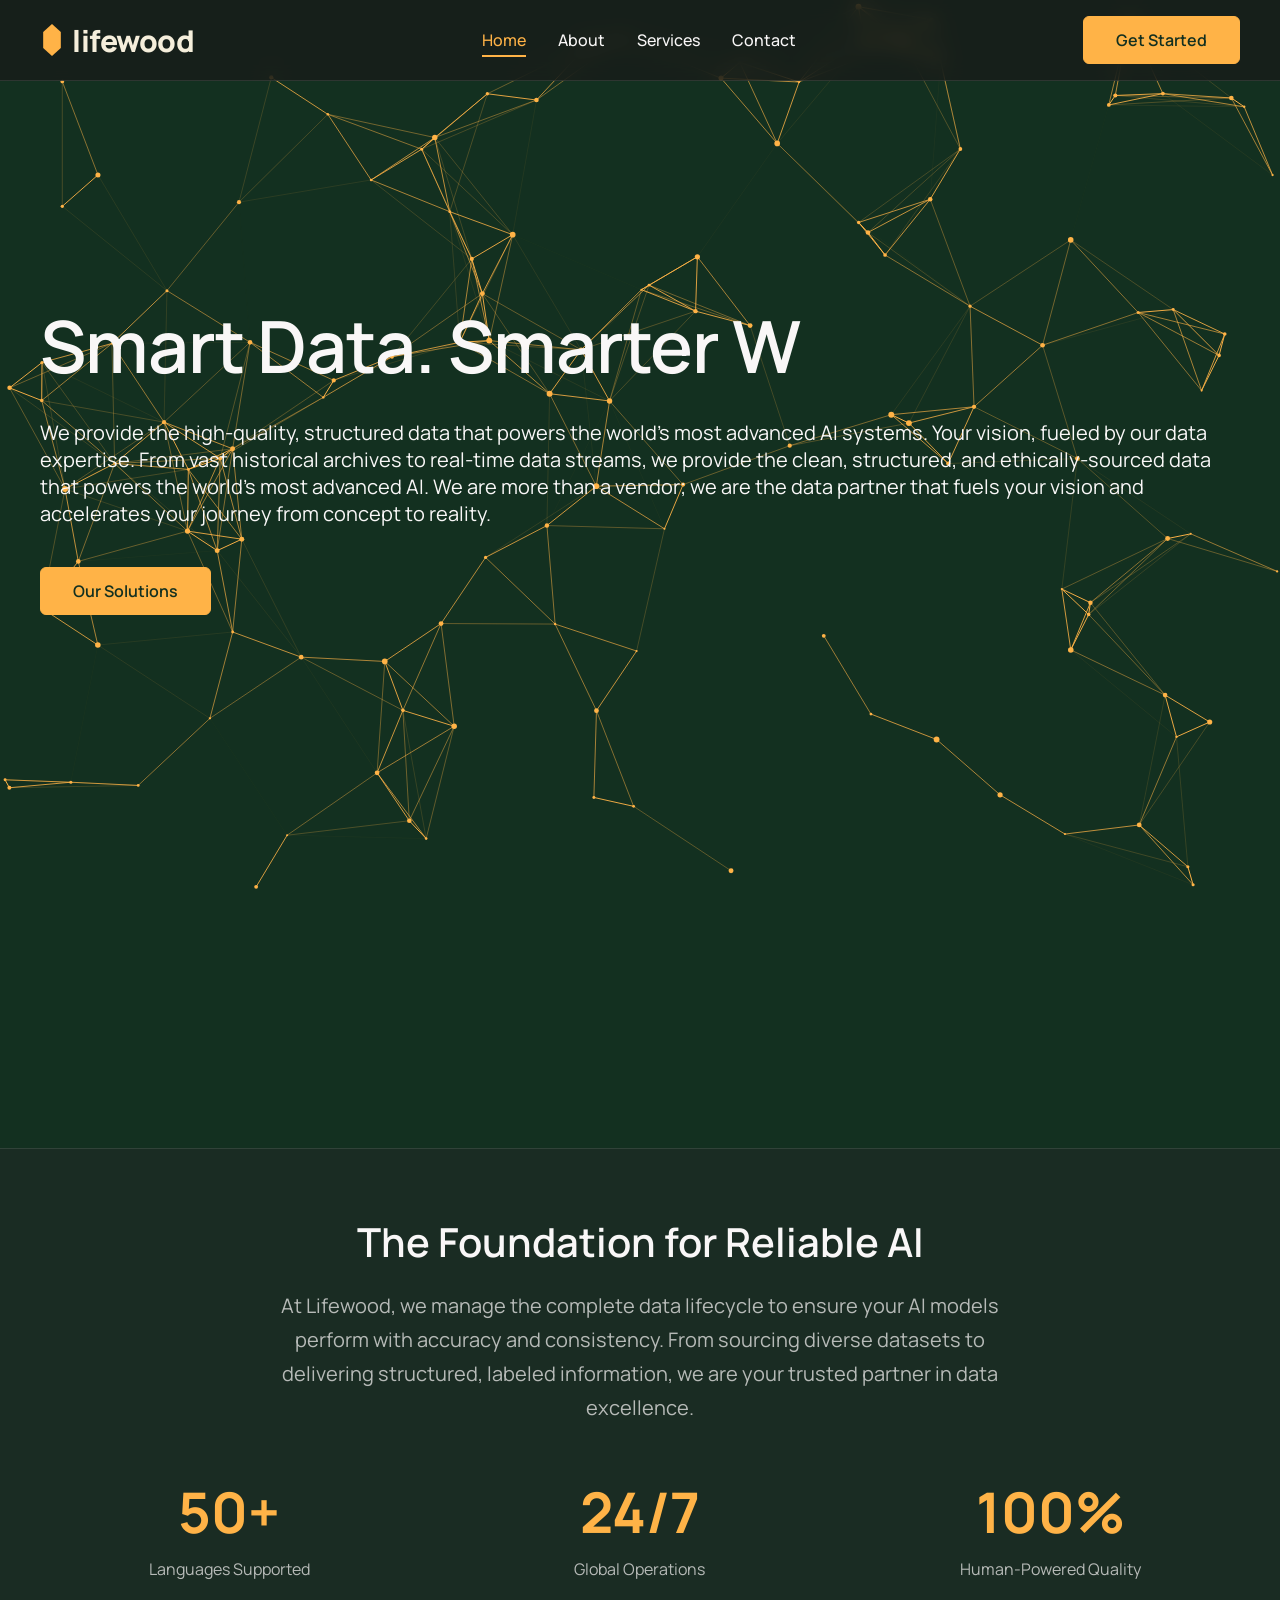
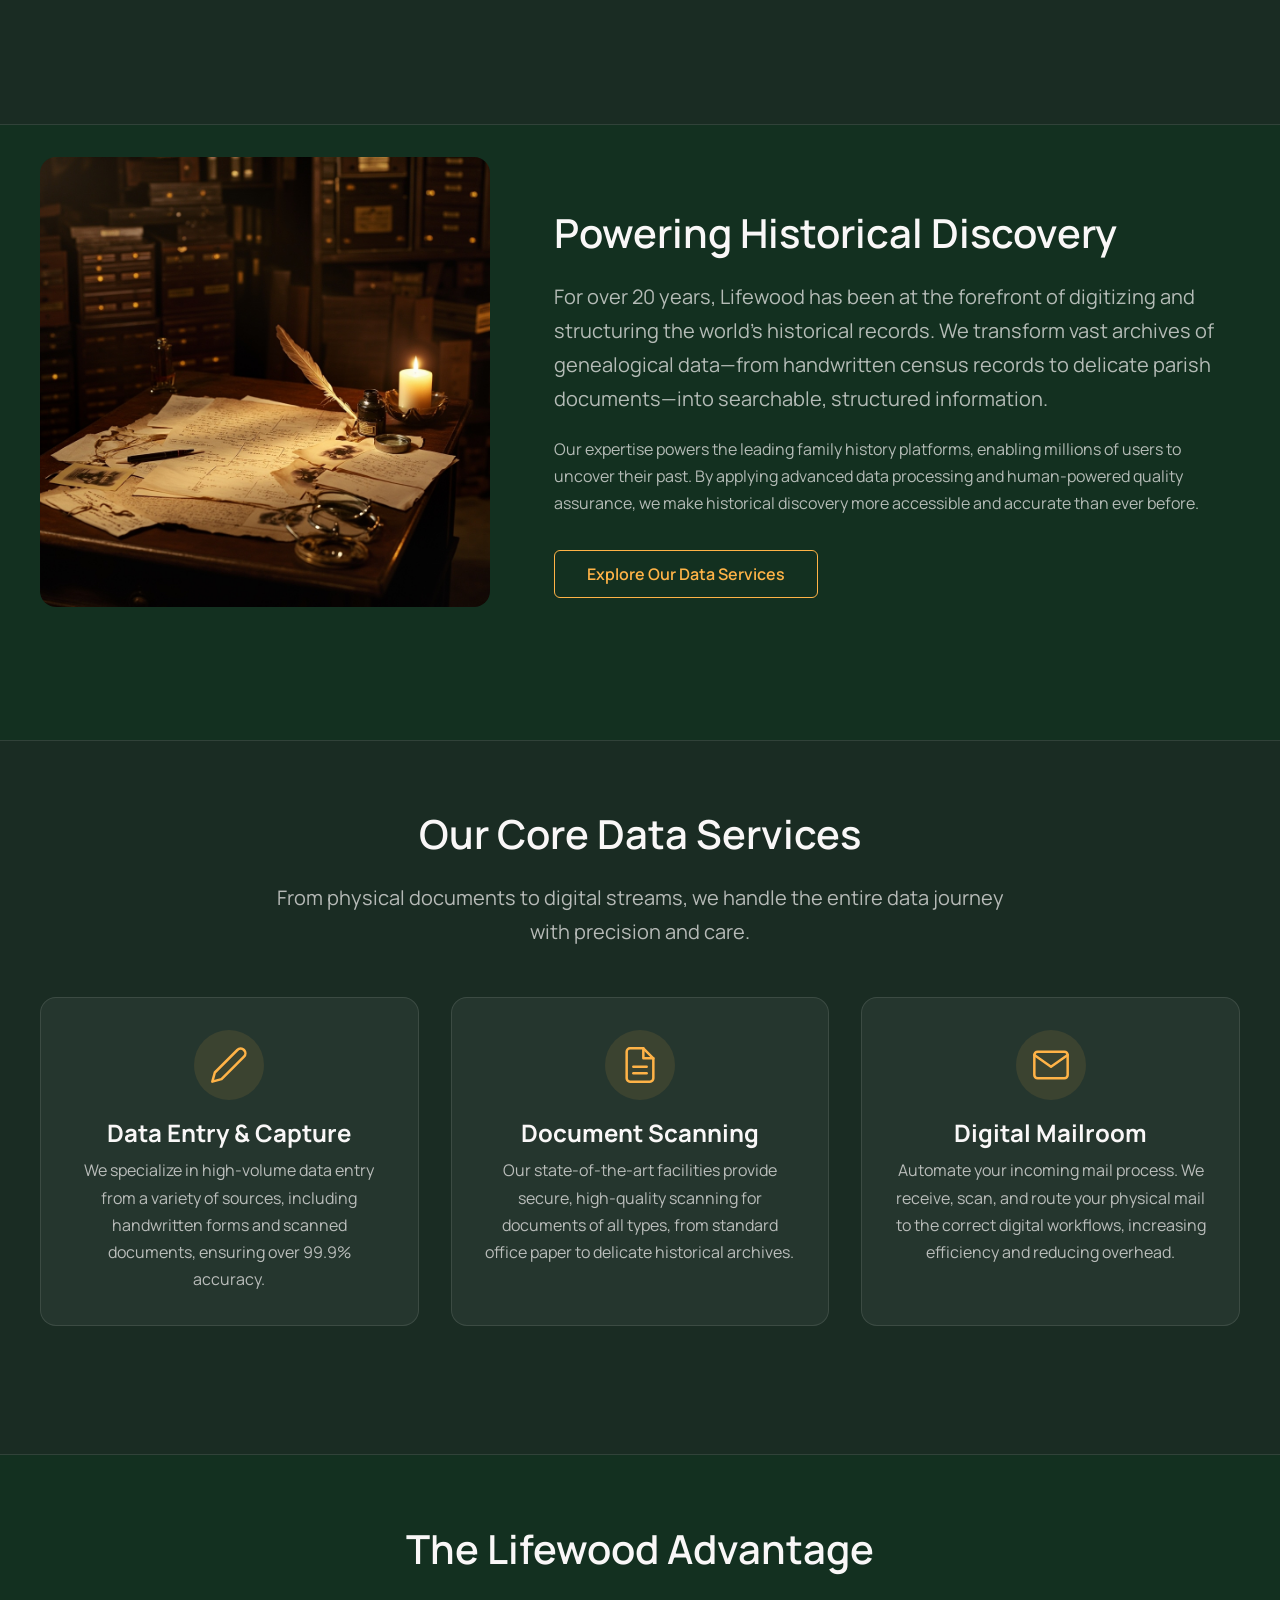
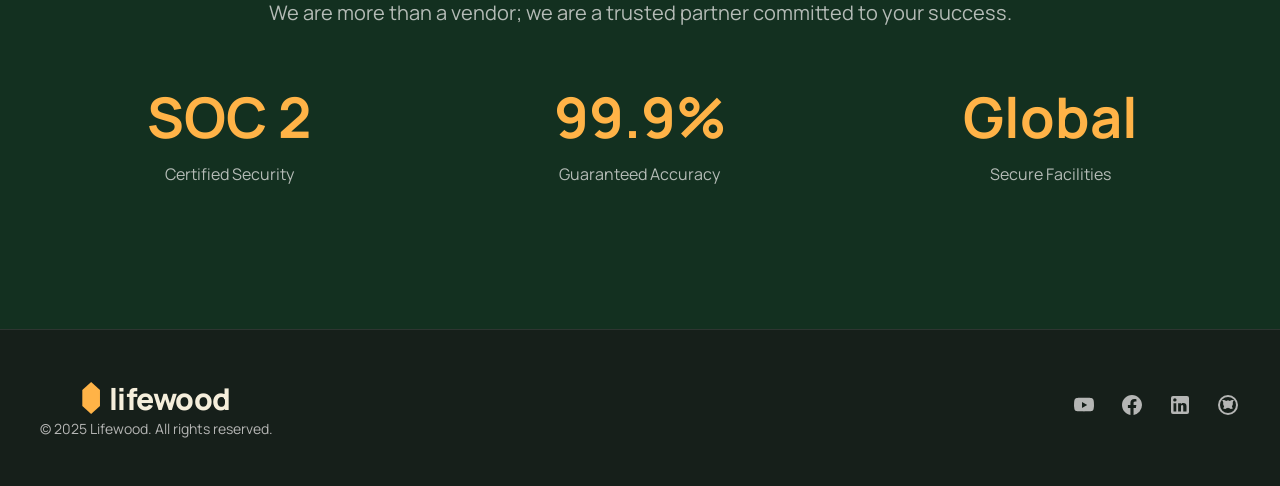
==== commit 9371f4f4: "Update index.html" ====
--- a/index.html
+++ b/index.html
@@ -216,7 +216,7 @@
       grid-template-columns: repeat(auto-fit, minmax(280px, 1fr));
       gap: 2rem;
       margin-top: 3rem;
-      text-align: left;
+      /* text-align: left; /* <<< REMOVED THIS LINE */
     }
 
     .service-card {
@@ -225,11 +225,26 @@
       border: 1px solid rgba(249, 247, 247, 0.1);
       transition: all 0.3s ease;
       overflow: hidden; /* Important: Keeps the image within the rounded corners */
+      text-align: center; /* <<< ADDED THIS LINE to center icon and text */
     }
 
     .service-card:hover {
       transform: translateY(-5px);
       border-color: var(--brand-accent-saffron);
+    }
+    
+    /* --- NEW STYLE: ADDED TO FIX ICON --- */
+    .service-card-icon {
+        margin-top: 2rem;
+        margin-bottom: 1rem;
+        display: inline-flex;
+        align-items: center;
+        justify-content: center;
+        height: 70px;
+        width: 70px;
+        background-color: rgba(255, 179, 71, 0.1);
+        border-radius: 50%;
+        color: var(--brand-accent-saffron);
     }
 
     .service-card-image {
@@ -240,7 +255,7 @@
     }
 
     .service-card-content {
-      padding: 2rem; /* Padding for the text content below the image */
+      padding: 0 2rem 2rem; /* Padding for the text content below the icon/image */
     }
 
     .service-card h3 {
@@ -512,26 +527,35 @@
             <h2 class="section-title">Our Core Data Services</h2>
             <p class="section-subtitle">From physical documents to digital streams, we handle the entire data journey with precision and care.</p>
             <div class="services-grid">
+                <!-- Card 1: Fixed -->
                 <div class="service-card">
                     <div class="service-card-icon">
                         <svg xmlns="http://www.w3.org/2000/svg" width="40" height="40" viewBox="0 0 24 24" fill="none" stroke="currentColor" stroke-width="1.5" stroke-linecap="round" stroke-linejoin="round"><path d="M17 3a2.828 2.828 0 1 1 4 4L7.5 20.5 2 22l1.5-5.5L17 3z"></path></svg>
                     </div>
-                    <h3>Data Entry & Capture</h3>
-                    <p>We specialize in high-volume data entry from a variety of sources, including handwritten forms and scanned documents, ensuring over 99.9% accuracy.</p>
+                    <div class="service-card-content">
+                        <h3>Data Entry & Capture</h3>
+                        <p>We specialize in high-volume data entry from a variety of sources, including handwritten forms and scanned documents, ensuring over 99.9% accuracy.</p>
+                    </div>
                 </div>
+                <!-- Card 2: Fixed -->
                 <div class="service-card">
                     <div class="service-card-icon">
                         <svg xmlns="http://www.w3.org/2000/svg" width="40" height="40" viewBox="0 0 24 24" fill="none" stroke="currentColor" stroke-width="1.5" stroke-linecap="round" stroke-linejoin="round"><path d="M14 2H6a2 2 0 0 0-2 2v16a2 2 0 0 0 2 2h12a2 2 0 0 0 2-2V8z"></path><polyline points="14 2 14 8 20 8"></polyline><line x1="16" y1="13" x2="8" y2="13"></line><line x1="16" y1="17" x2="8" y2="17"></line></svg>
                     </div>
-                    <h3>Document Scanning</h3>
-                    <p>Our state-of-the-art facilities provide secure, high-quality scanning for documents of all types, from standard office paper to delicate historical archives.</p>
+                    <div class="service-card-content">
+                        <h3>Document Scanning</h3>
+                        <p>Our state-of-the-art facilities provide secure, high-quality scanning for documents of all types, from standard office paper to delicate historical archives.</p>
+                    </div>
                 </div>
+                <!-- Card 3: Fixed -->
                 <div class="service-card">
                     <div class="service-card-icon">
                         <svg xmlns="http://www.w3.org/2000/svg" width="40" height="40" viewBox="0 0 24 24" fill="none" stroke="currentColor" stroke-width="1.5" stroke-linecap="round" stroke-linejoin="round"><path d="M4 4h16c1.1 0 2 .9 2 2v12c0 1.1-.9 2-2 2H4c-1.1 0-2-.9-2-2V6c0-1.1.9-2 2-2z"></path><polyline points="22,6 12,13 2,6"></polyline></svg>
                     </div>
-                    <h3>Digital Mailroom</h3>
-                    <p>Automate your incoming mail process. We receive, scan, and route your physical mail to the correct digital workflows, increasing efficiency and reducing overhead.</p>
+                    <div class="service-card-content">
+                        <h3>Digital Mailroom</h3>
+                        <p>Automate your incoming mail process. We receive, scan, and route your physical mail to the correct digital workflows, increasing efficiency and reducing overhead.</p>
+                    </div>
                 </div>
             </div>
         </div>
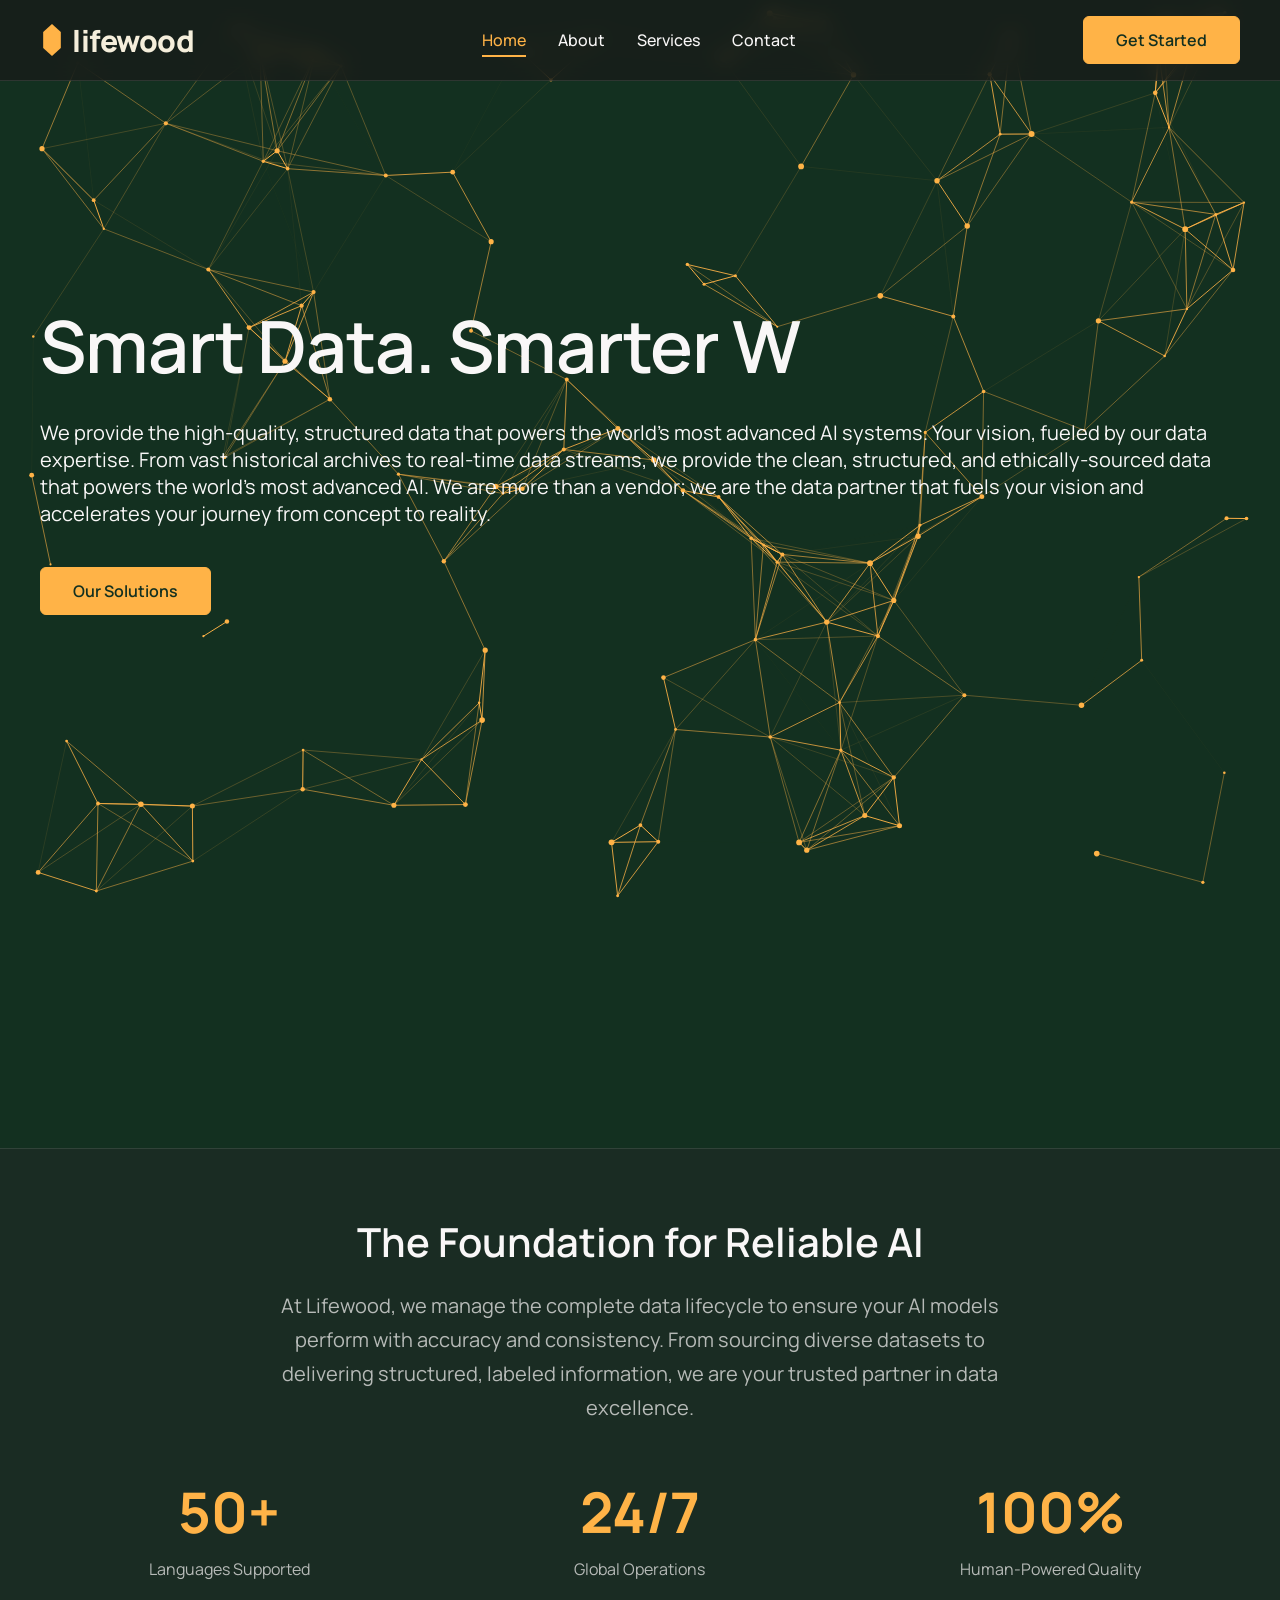
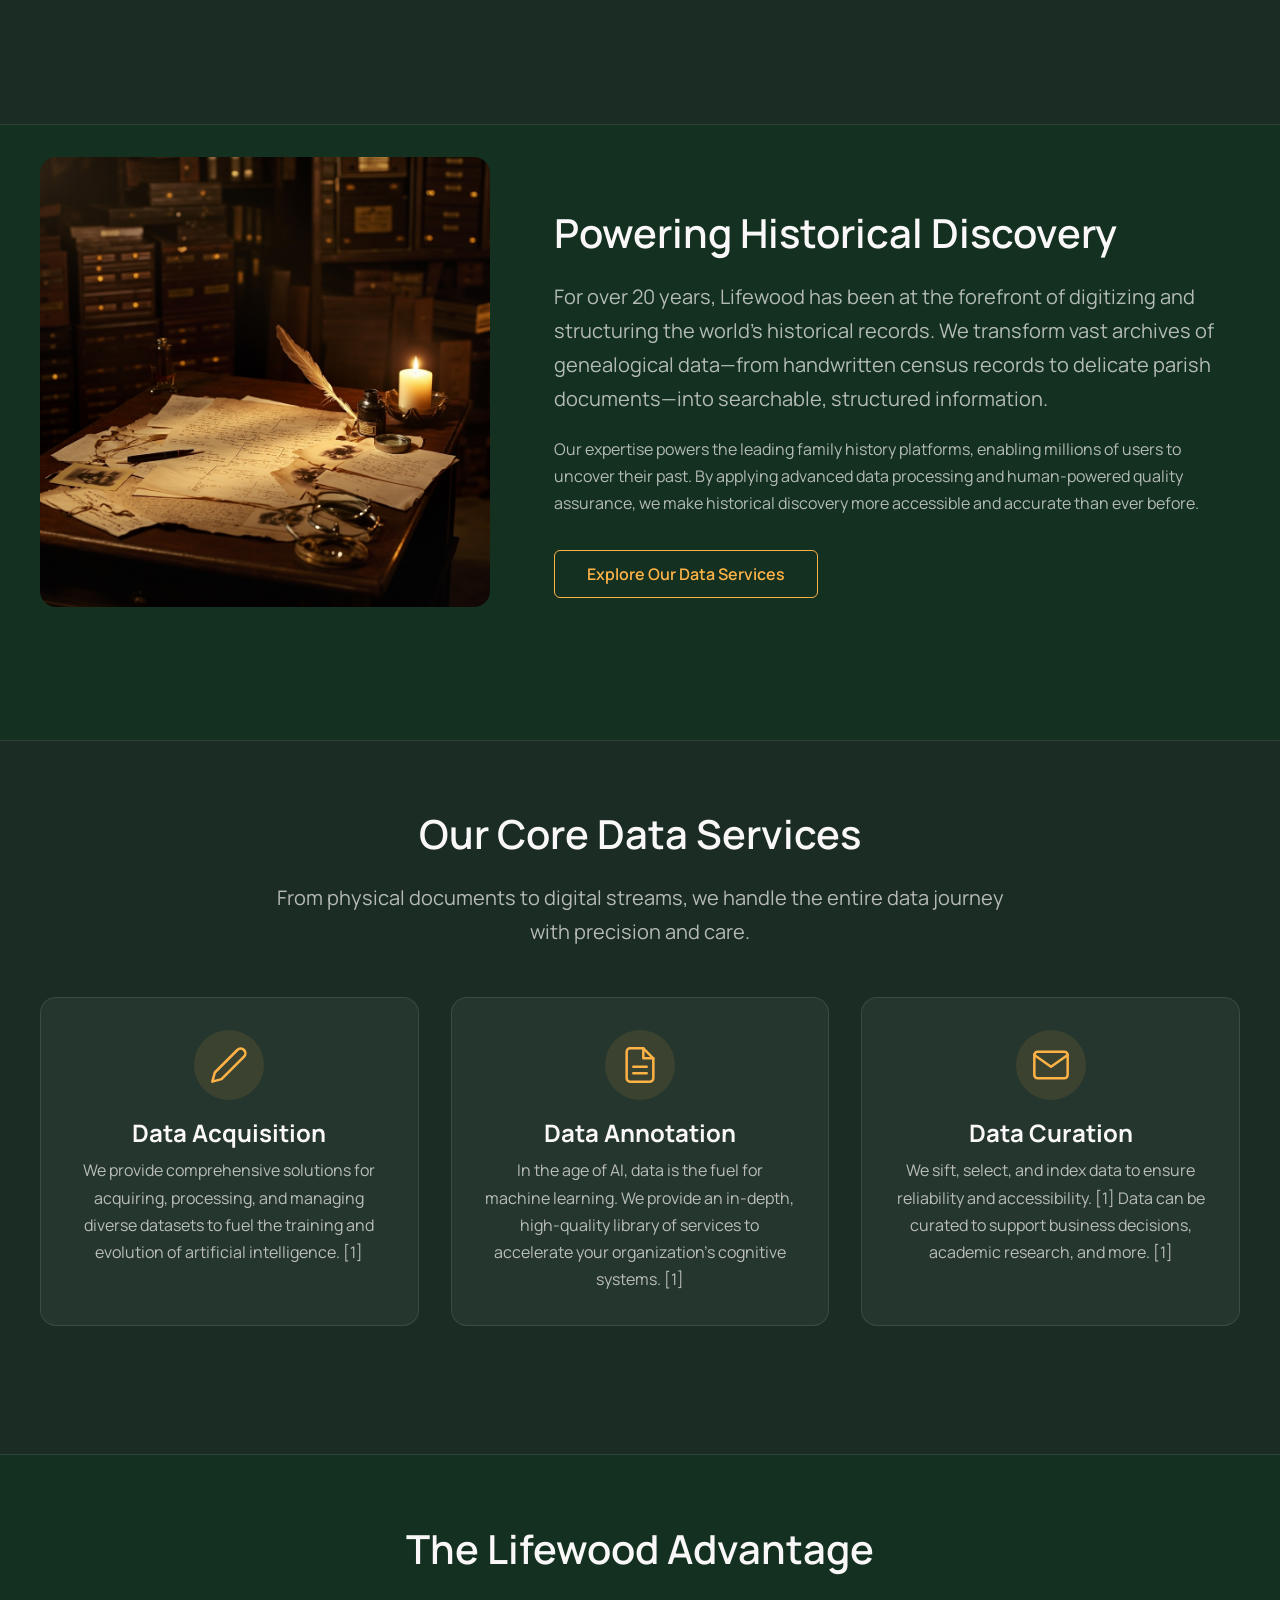
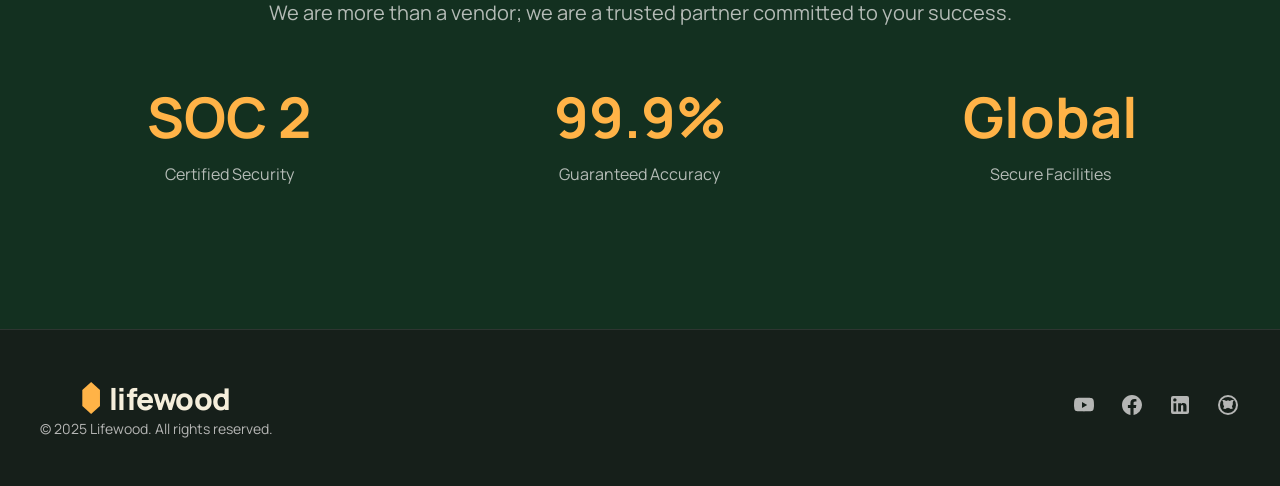
==== commit 3daf54b8: "Update index.html" ====
--- a/index.html
+++ b/index.html
@@ -521,46 +521,43 @@
         </div>
     </section>
 
-    <!-- NEW CORE SERVICES SECTION -->
+    <!-- EDITED CORE SERVICES SECTION -->
     <section class="content-section fade-in-section section-bg">
         <div class="container text-center">
             <h2 class="section-title">Our Core Data Services</h2>
             <p class="section-subtitle">From physical documents to digital streams, we handle the entire data journey with precision and care.</p>
             <div class="services-grid">
-                <!-- Card 1: Fixed -->
                 <div class="service-card">
                     <div class="service-card-icon">
                         <svg xmlns="http://www.w3.org/2000/svg" width="40" height="40" viewBox="0 0 24 24" fill="none" stroke="currentColor" stroke-width="1.5" stroke-linecap="round" stroke-linejoin="round"><path d="M17 3a2.828 2.828 0 1 1 4 4L7.5 20.5 2 22l1.5-5.5L17 3z"></path></svg>
                     </div>
                     <div class="service-card-content">
-                        <h3>Data Entry & Capture</h3>
-                        <p>We specialize in high-volume data entry from a variety of sources, including handwritten forms and scanned documents, ensuring over 99.9% accuracy.</p>
+                        <h3>Data Acquisition</h3>
+                        <p>We provide comprehensive solutions for acquiring, processing, and managing diverse datasets to fuel the training and evolution of artificial intelligence. [1]</p>
                     </div>
                 </div>
-                <!-- Card 2: Fixed -->
                 <div class="service-card">
                     <div class="service-card-icon">
                         <svg xmlns="http://www.w3.org/2000/svg" width="40" height="40" viewBox="0 0 24 24" fill="none" stroke="currentColor" stroke-width="1.5" stroke-linecap="round" stroke-linejoin="round"><path d="M14 2H6a2 2 0 0 0-2 2v16a2 2 0 0 0 2 2h12a2 2 0 0 0 2-2V8z"></path><polyline points="14 2 14 8 20 8"></polyline><line x1="16" y1="13" x2="8" y2="13"></line><line x1="16" y1="17" x2="8" y2="17"></line></svg>
                     </div>
                     <div class="service-card-content">
-                        <h3>Document Scanning</h3>
-                        <p>Our state-of-the-art facilities provide secure, high-quality scanning for documents of all types, from standard office paper to delicate historical archives.</p>
+                        <h3>Data Annotation</h3>
+                        <p>In the age of AI, data is the fuel for machine learning. We provide an in-depth, high-quality library of services to accelerate your organization's cognitive systems. [1]</p>
                     </div>
                 </div>
-                <!-- Card 3: Fixed -->
                 <div class="service-card">
                     <div class="service-card-icon">
                         <svg xmlns="http://www.w3.org/2000/svg" width="40" height="40" viewBox="0 0 24 24" fill="none" stroke="currentColor" stroke-width="1.5" stroke-linecap="round" stroke-linejoin="round"><path d="M4 4h16c1.1 0 2 .9 2 2v12c0 1.1-.9 2-2 2H4c-1.1 0-2-.9-2-2V6c0-1.1.9-2 2-2z"></path><polyline points="22,6 12,13 2,6"></polyline></svg>
                     </div>
                     <div class="service-card-content">
-                        <h3>Digital Mailroom</h3>
-                        <p>Automate your incoming mail process. We receive, scan, and route your physical mail to the correct digital workflows, increasing efficiency and reducing overhead.</p>
+                        <h3>Data Curation</h3>
+                        <p>We sift, select, and index data to ensure reliability and accessibility. [1] Data can be curated to support business decisions, academic research, and more. [1]</p>
                     </div>
                 </div>
             </div>
         </div>
     </section>
-    <!-- END OF NEW SECTION -->
+    <!-- END OF EDITED SECTION -->
 
     <!-- NEW ADVANTAGE SECTION -->
     <section class="content-section fade-in-section">
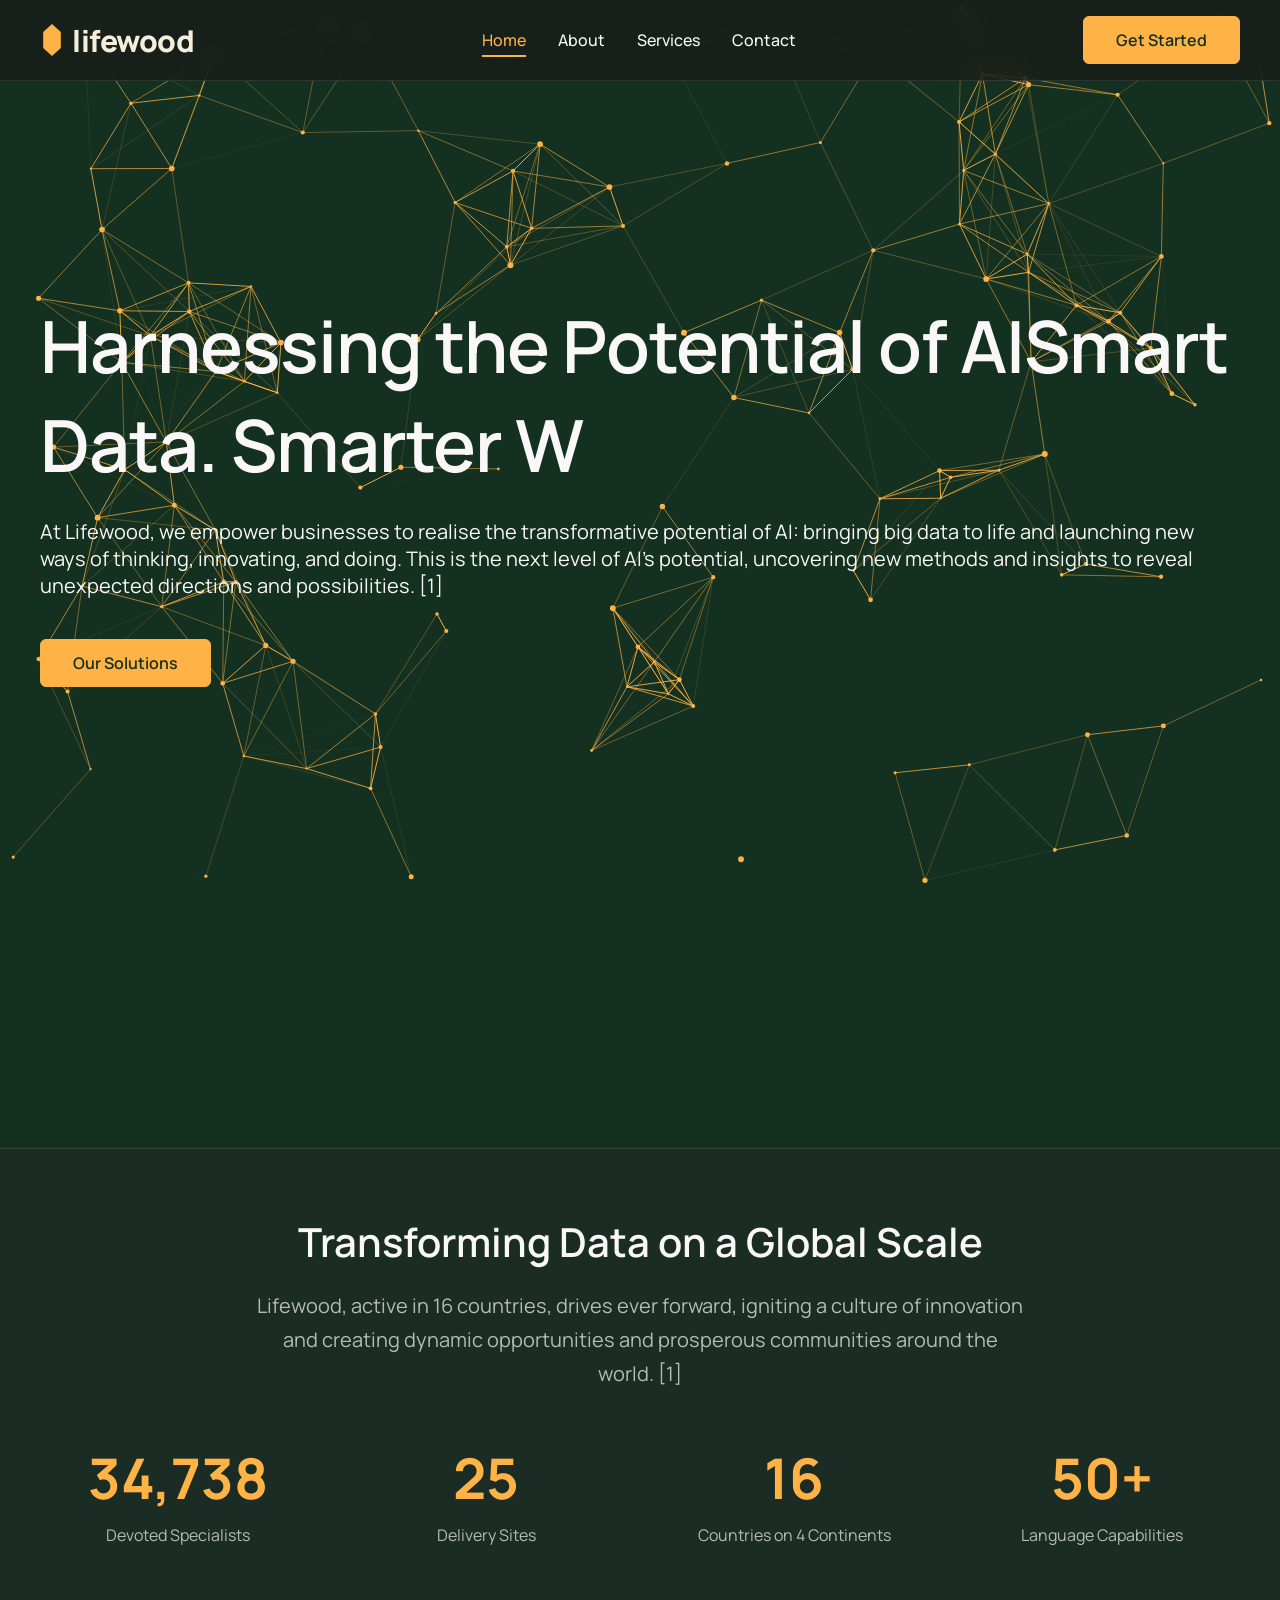
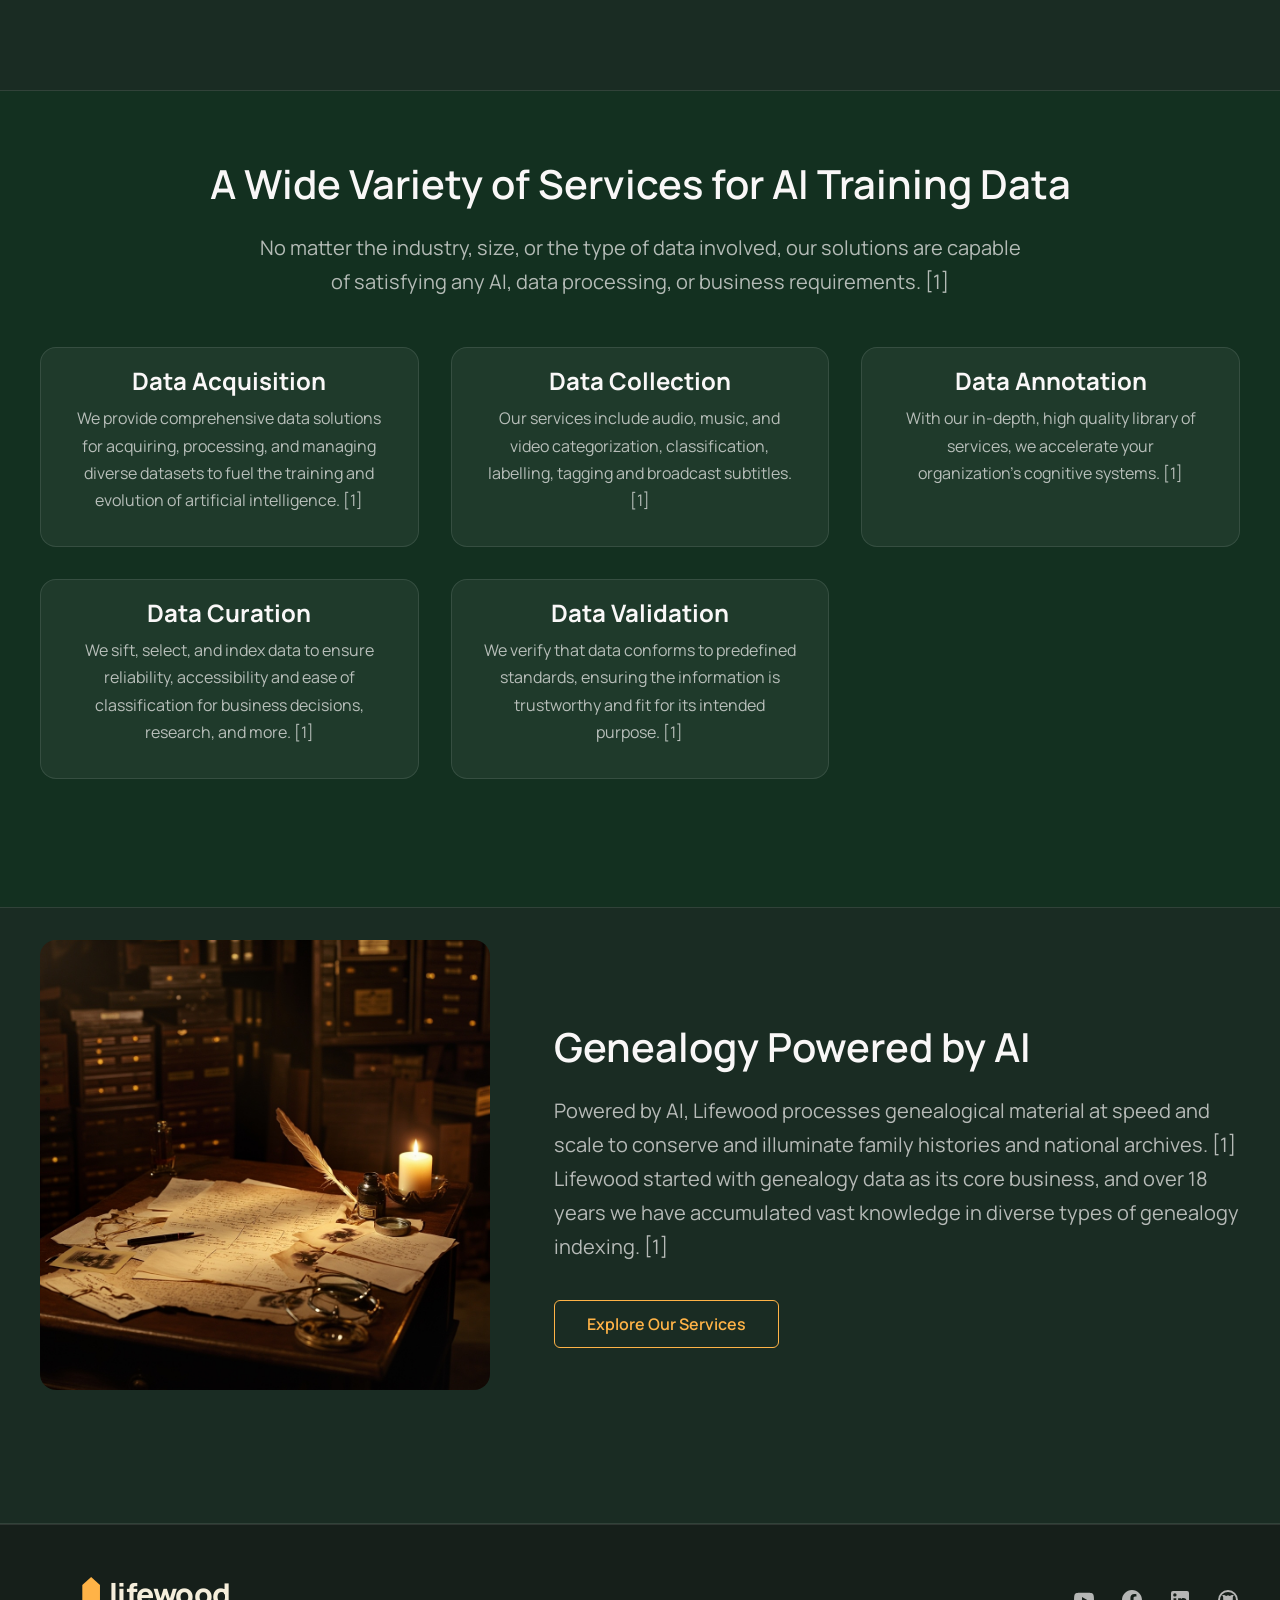
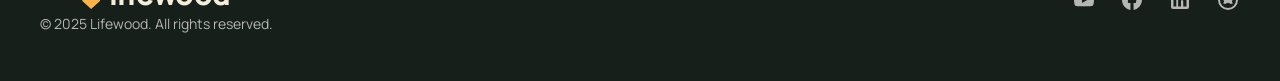
==== commit d12ae8fa: "Update index.html" ====
--- a/index.html
+++ b/index.html
@@ -216,7 +216,6 @@
       grid-template-columns: repeat(auto-fit, minmax(280px, 1fr));
       gap: 2rem;
       margin-top: 3rem;
-      /* text-align: left; /* <<< REMOVED THIS LINE */
     }
 
     .service-card {
@@ -224,8 +223,9 @@
       border-radius: 1rem;
       border: 1px solid rgba(249, 247, 247, 0.1);
       transition: all 0.3s ease;
-      overflow: hidden; /* Important: Keeps the image within the rounded corners */
-      text-align: center; /* <<< ADDED THIS LINE to center icon and text */
+      overflow: hidden;
+      text-align: center;
+      padding: 1rem;
     }
 
     .service-card:hover {
@@ -233,29 +233,21 @@
       border-color: var(--brand-accent-saffron);
     }
     
-    /* --- NEW STYLE: ADDED TO FIX ICON --- */
     .service-card-icon {
-        margin-top: 2rem;
-        margin-bottom: 1rem;
+        margin-top: 1rem;
+        margin-bottom: 1.5rem;
         display: inline-flex;
         align-items: center;
         justify-content: center;
-        height: 70px;
-        width: 70px;
+        height: 60px;
+        width: 60px;
         background-color: rgba(255, 179, 71, 0.1);
         border-radius: 50%;
         color: var(--brand-accent-saffron);
     }
 
-    .service-card-image {
-      width: 100%;
-      height: 180px;
-      object-fit: cover; /* Ensures image covers the area without distortion */
-      display: block;
-    }
-
     .service-card-content {
-      padding: 0 2rem 2rem; /* Padding for the text content below the icon/image */
+      padding: 0 1rem 1rem;
     }
 
     .service-card h3 {
@@ -375,7 +367,6 @@
     /* ------------------- */
     /* FORM STYLES */
     /* ------------------- */
-    /* --- MODIFIED FOR DARK THEME --- */
     .contact-form { background-color: rgba(255, 255, 255, 0.05); padding: 2rem; border-radius: 1rem; border: 1px solid rgba(249, 247, 247, 0.1); }
     .form-grid { display: grid; gap: 1.5rem; }
     .form-group { display: flex; flex-direction: column; }
@@ -390,7 +381,6 @@
     /* ------------------- */
     /* FOOTER */
     /* ------------------- */
-    /* --- MODIFIED FOOTER TO MATCH HEADER --- */
     .footer {
       background-color: rgba(25, 25, 25, 0.7); /* Match header color */
       backdrop-filter: blur(10px); /* Match header blur effect */
@@ -419,8 +409,6 @@
       .nav-menu { display: flex; }
       .hero-container { flex-direction: row; justify-content: space-between; align-items: center; }
       .hero-content { text-align: left; font-size: 20px; flex: 1; }
-      /* Hero image placeholder is removed, so no need for this rule */
-      /* .hero-image-placeholder { flex: 1; max-width: 50%; } */
       .bento-grid { grid-template-columns: repeat(4, 1fr); grid-template-rows: auto; grid-template-areas: "large large stat1 service1" "large large stat2 service2" "service3 service4 service5 service6"; }
       .card-large { grid-area: large; }
       .card-stat:nth-of-type(2) { grid-area: stat1; }
@@ -451,10 +439,8 @@
   <link rel="preconnect" href="https://fonts.googleapis.com">
   <link rel="preconnect" href="https://fonts.gstatic.com" crossorigin>
   <link href="https://fonts.googleapis.com/css2?family=Manrope:wght@400;500;600;700&display=swap" rel="stylesheet">
-  <!-- <link href="style.css" rel="stylesheet"> This is commented out as the styles are embedded -->
 </head>
 <body>
-  <!-- Canvas for the AI background animation -->
   <canvas id="particle-canvas"></canvas>
 
   <header class="header">
@@ -488,8 +474,8 @@
     <section id="home" class="hero-section">
       <div class="container hero-container">
         <div class="hero-content">
-            <h1 id="hero-title" class="hero-title"></h1>
-            <p class="hero-subtitle">We provide the high-quality, structured data that powers the world's most advanced AI systems. Your vision, fueled by our data expertise. From vast historical archives to real-time data streams, we provide the clean, structured, and ethically-sourced data that powers the world's most advanced AI. We are more than a vendor; we are the data partner that fuels your vision and accelerates your journey from concept to reality.</p>
+            <h1 id="hero-title" class="hero-title">Harnessing the Potential of AI</h1>
+            <p class="hero-subtitle">At Lifewood, we empower businesses to realise the transformative potential of AI: bringing big data to life and launching new ways of thinking, innovating, and doing. This is the next level of AI's potential, uncovering new methods and insights to reveal unexpected directions and possibilities. [1]</p>
             <a href="services.html" class="btn btn-primary">Our Solutions</a>
         </div>
       </div>
@@ -497,90 +483,69 @@
 
     <section class="content-section fade-in-section section-bg">
         <div class="container text-center">
-            <h2 class="section-title">The Foundation for Reliable AI</h2>
-            <p class="section-subtitle">At Lifewood, we manage the complete data lifecycle to ensure your AI models perform with accuracy and consistency. From sourcing diverse datasets to delivering structured, labeled information, we are your trusted partner in data excellence.</p>
+            <h2 class="section-title">Transforming Data on a Global Scale</h2>
+            <p class="section-subtitle">Lifewood, active in 16 countries, drives ever forward, igniting a culture of innovation and creating dynamic opportunities and prosperous communities around the world. [1]</p>
             <div class="stats-grid">
-                <div class="stat-card"><p class="stat-number">50+</p><p class="stat-label">Languages Supported</p></div>
-                <div class="stat-card"><p class="stat-number">24/7</p><p class="stat-label">Global Operations</p></div>
-                <div class="stat-card"><p class="stat-number">100%</p><p class="stat-label">Human-Powered Quality</p></div>
+                <div class="stat-card"><p class="stat-number">34,738</p><p class="stat-label">Devoted Specialists</p></div>
+                <div class="stat-card"><p class="stat-number">25</p><p class="stat-label">Delivery Sites</p></div>
+                <div class="stat-card"><p class="stat-number">16</p><p class="stat-label">Countries on 4 Continents</p></div>
+                <div class="stat-card"><p class="stat-number">50+</p><p class="stat-label">Language Capabilities</p></div>
             </div>
         </div>
     </section>
 
+    <!-- CORE SERVICES SECTION -->
     <section class="content-section fade-in-section">
+        <div class="container text-center">
+            <h2 class="section-title">A Wide Variety of Services for AI Training Data</h2>
+            <p class="section-subtitle">No matter the industry, size, or the type of data involved, our solutions are capable of satisfying any AI, data processing, or business requirements. [1]</p>
+            <div class="services-grid">
+                <div class="service-card">
+                    <div class="service-card-content">
+                        <h3>Data Acquisition</h3>
+                        <p>We provide comprehensive data solutions for acquiring, processing, and managing diverse datasets to fuel the training and evolution of artificial intelligence. [1]</p>
+                    </div>
+                </div>
+                <div class="service-card">
+                    <div class="service-card-content">
+                        <h3>Data Collection</h3>
+                        <p>Our services include audio, music, and video categorization, classification, labelling, tagging and broadcast subtitles. [1]</p>
+                    </div>
+                </div>
+                <div class="service-card">
+                    <div class="service-card-content">
+                        <h3>Data Annotation</h3>
+                        <p>With our in-depth, high quality library of services, we accelerate your organization's cognitive systems. [1]</p>
+                    </div>
+                </div>
+                <div class="service-card">
+                    <div class="service-card-content">
+                        <h3>Data Curation</h3>
+                        <p>We sift, select, and index data to ensure reliability, accessibility and ease of classification for business decisions, research, and more. [1]</p>
+                    </div>
+                </div>
+                <div class="service-card">
+                    <div class="service-card-content">
+                        <h3>Data Validation</h3>
+                        <p>We verify that data conforms to predefined standards, ensuring the information is trustworthy and fit for its intended purpose. [1]</p>
+                    </div>
+                </div>
+            </div>
+        </div>
+    </section>
+
+    <section class="content-section fade-in-section section-bg">
         <div class="container feature-section">
             <div class="feature-image">
                 <img src="img/Genea.png" alt="Archival documents and historical records for genealogy research">
             </div>
             <div class="feature-content">
-                <h2 class="section-title" style="text-align: left;">Powering Historical Discovery</h2>
-                <p class="section-subtitle" style="text-align: left; max-width: none;">For over 20 years, Lifewood has been at the forefront of digitizing and structuring the world's historical records. We transform vast archives of genealogical data—from handwritten census records to delicate parish documents—into searchable, structured information.</p>
-                <p style="color: var(--brand-light-text-muted); line-height: 1.7;">Our expertise powers the leading family history platforms, enabling millions of users to uncover their past. By applying advanced data processing and human-powered quality assurance, we make historical discovery more accessible and accurate than ever before.</p>
-                <a href="services.html" class="btn btn-secondary" style="margin-top: 1rem;">Explore Our Data Services</a>
+                <h2 class="section-title" style="text-align: left;">Genealogy Powered by AI</h2>
+                <p class="section-subtitle" style="text-align: left; max-width: none;">Powered by AI, Lifewood processes genealogical material at speed and scale to conserve and illuminate family histories and national archives. [1] Lifewood started with genealogy data as its core business, and over 18 years we have accumulated vast knowledge in diverse types of genealogy indexing. [1]</p>
+                <a href="services.html" class="btn btn-secondary" style="margin-top: 1rem;">Explore Our Services</a>
             </div>
         </div>
     </section>
-
-    <!-- EDITED CORE SERVICES SECTION -->
-    <section class="content-section fade-in-section section-bg">
-        <div class="container text-center">
-            <h2 class="section-title">Our Core Data Services</h2>
-            <p class="section-subtitle">From physical documents to digital streams, we handle the entire data journey with precision and care.</p>
-            <div class="services-grid">
-                <div class="service-card">
-                    <div class="service-card-icon">
-                        <svg xmlns="http://www.w3.org/2000/svg" width="40" height="40" viewBox="0 0 24 24" fill="none" stroke="currentColor" stroke-width="1.5" stroke-linecap="round" stroke-linejoin="round"><path d="M17 3a2.828 2.828 0 1 1 4 4L7.5 20.5 2 22l1.5-5.5L17 3z"></path></svg>
-                    </div>
-                    <div class="service-card-content">
-                        <h3>Data Acquisition</h3>
-                        <p>We provide comprehensive solutions for acquiring, processing, and managing diverse datasets to fuel the training and evolution of artificial intelligence. [1]</p>
-                    </div>
-                </div>
-                <div class="service-card">
-                    <div class="service-card-icon">
-                        <svg xmlns="http://www.w3.org/2000/svg" width="40" height="40" viewBox="0 0 24 24" fill="none" stroke="currentColor" stroke-width="1.5" stroke-linecap="round" stroke-linejoin="round"><path d="M14 2H6a2 2 0 0 0-2 2v16a2 2 0 0 0 2 2h12a2 2 0 0 0 2-2V8z"></path><polyline points="14 2 14 8 20 8"></polyline><line x1="16" y1="13" x2="8" y2="13"></line><line x1="16" y1="17" x2="8" y2="17"></line></svg>
-                    </div>
-                    <div class="service-card-content">
-                        <h3>Data Annotation</h3>
-                        <p>In the age of AI, data is the fuel for machine learning. We provide an in-depth, high-quality library of services to accelerate your organization's cognitive systems. [1]</p>
-                    </div>
-                </div>
-                <div class="service-card">
-                    <div class="service-card-icon">
-                        <svg xmlns="http://www.w3.org/2000/svg" width="40" height="40" viewBox="0 0 24 24" fill="none" stroke="currentColor" stroke-width="1.5" stroke-linecap="round" stroke-linejoin="round"><path d="M4 4h16c1.1 0 2 .9 2 2v12c0 1.1-.9 2-2 2H4c-1.1 0-2-.9-2-2V6c0-1.1.9-2 2-2z"></path><polyline points="22,6 12,13 2,6"></polyline></svg>
-                    </div>
-                    <div class="service-card-content">
-                        <h3>Data Curation</h3>
-                        <p>We sift, select, and index data to ensure reliability and accessibility. [1] Data can be curated to support business decisions, academic research, and more. [1]</p>
-                    </div>
-                </div>
-            </div>
-        </div>
-    </section>
-    <!-- END OF EDITED SECTION -->
-
-    <!-- NEW ADVANTAGE SECTION -->
-    <section class="content-section fade-in-section">
-        <div class="container text-center">
-            <h2 class="section-title">The Lifewood Advantage</h2>
-            <p class="section-subtitle">We are more than a vendor; we are a trusted partner committed to your success.</p>
-            <div class="stats-grid">
-                <div class="stat-card">
-                    <p class="stat-number">SOC 2</p>
-                    <p class="stat-label">Certified Security</p>
-                </div>
-                <div class="stat-card">
-                    <p class="stat-number">99.9%</p>
-                    <p class="stat-label">Guaranteed Accuracy</p>
-                </div>
-                <div class="stat-card">
-                    <p class="stat-number">Global</p>
-                    <p class="stat-label">Secure Facilities</p>
-                </div>
-            </div>
-        </div>
-    </section>
-    <!-- END OF NEW SECTION -->
 
   </main>
 
@@ -594,19 +559,15 @@
             <p class="footer-text">© 2025 Lifewood. All rights reserved.</p>
         </div>
         <div class="footer-social">
-            <!-- YouTube -->
             <a href="https://www.youtube.com/@LifewoodDataTechnology" target="_blank" class="social-link" aria-label="YouTube">
                 <svg fill="currentColor" viewBox="0 0 24 24"><path d="M10,15L15.19,12L10,9V15M21.56,7.17C21.69,7.64 21.78,8.27 21.84,9.07C21.91,9.87 21.94,10.56 21.94,11.16L22,12C22,12.84 21.94,13.5 21.88,14.08C21.79,14.85 21.69,15.5 21.56,15.97C21.31,16.9 20.73,17.69 19.96,17.96C19.43,18.11 18.22,18.26 16.38,18.34C14.54,18.42 12.97,18.44 12,18.44C11.03,18.44 9.46,18.42 7.62,18.34C5.78,18.26 4.57,18.11 4.04,17.96C3.27,17.69 2.69,16.9 2.44,15.97C2.31,15.5 2.21,14.85 2.16,14.08C2.06,13.5 2,12.84 2,12L2.06,11.16C2.06,10.56 2.09,9.87 2.16,9.07C2.22,8.27 2.31,7.64 2.44,7.17C2.69,6.24 3.27,5.45 4.04,5.18C4.57,5.03 5.78,4.88 7.62,4.8C9.46,4.72 11.03,4.7 12,4.7C12.97,4.7 14.54,4.72 16.38,4.8C18.22,4.88 19.43,5.03 19.96,5.18C20.73,5.45 21.31,6.24 21.56,7.17Z"/></svg>
             </a>
-            <!-- Facebook -->
             <a href="https://www.facebook.com/LifewoodPH" target="_blank" class="social-link" aria-label="Facebook">
                 <svg fill="currentColor" viewBox="0 0 24 24"><path d="M12 2.04C6.5 2.04 2 6.53 2 12.06C2 17.06 5.66 21.21 10.44 21.96V14.96H7.9V12.06H10.44V9.85C10.44 7.34 11.93 5.96 14.22 5.96C15.31 5.96 16.45 6.15 16.45 6.15V8.62H15.19C13.95 8.62 13.56 9.39 13.56 10.18V12.06H16.34L15.89 14.96H13.56V21.96A10.01 10.01 0 0 0 22 12.06C22 6.53 17.5 2.04 12 2.04Z"/></svg>
             </a>
-            <!-- LinkedIn -->
-            <a href="https://ph.linkedin.com/company/lifewood-data-technology-ltd. target="_blank" class="social-link" aria-label="LinkedIn">
+            <a href="https://ph.linkedin.com/company/lifewood-data-technology-ltd." target="_blank" class="social-link" aria-label="LinkedIn">
                 <svg fill="currentColor" viewBox="0 0 24 24"><path d="M19,3A2,2 0 0,1 21,5V19A2,2 0 0,1 19,21H5A2,2 0 0,1 3,19V5A2,2 0 0,1 5,3H19M18.5,18.5V13.2A3.26,3.26 0 0,0 15.24,9.94C14.39,9.94 13.4,10.43 13,11.25V10.13H10.13V18.5H13V13.57C13,12.8 13.09,12.03 14.17,12.03C15.24,12.03 15.24,12.97 15.24,13.64V18.5H18.5M6.88,8.56A1.68,1.68 0 0,0 8.56,6.88C8.56,6 7.78,5.2 6.88,5.2A1.68,1.68 0 0,0 5.2,6.88C5.2,7.78 6,8.56 6.88,8.56M8.27,18.5V10.13H5.5V18.5H8.27Z"/></svg>
             </a>
-            <!-- Website -->
             <a href="https://www.lifewood.com/" target="_blank" class="social-link" aria-label="Website">
                 <svg fill="currentColor" viewBox="0 0 24 24"><path d="M12,2A10,10 0 0,0 2,12A10,10 0 0,0 12,22A10,10 0 0,0 22,12A10,10 0 0,0 12,2M12,20A8,8 0 0,1 4,12A8,8 0 0,1 12,4A8,8 0 0,1 20,12A8,8 0 0,1 12,20M16.9,15.6C16.5,14.9 16.2,14.2 15.9,13.5C16.3,12.8 16.6,12 16.9,11.3C16.8,10.6 16.8,9.9 16.8,9.2C17.1,8.5 17.5,7.8 17.9,7.1C17.2,7 16.5,6.9 15.8,6.9C15.1,7.2 14.4,7.6 13.8,8.1L12,7.2L10.2,8.1C9.6,7.6 8.9,7.2 8.2,6.9C7.5,6.9 6.8,7 6.1,7.1C6.5,7.8 6.9,8.5 7.2,9.2C7.2,9.9 7.2,10.6 7.1,11.3C7.4,12 7.7,12.8 8.1,13.5C7.8,14.2 7.5,14.9 7.1,15.6C7.8,15.8 8.5,15.9 9.2,15.9C9.9,15.6 10.6,15.2 11.2,14.7L12,15.2L12.8,14.7C13.4,15.2 14.1,15.6 14.8,15.9C15.5,15.9 16.2,15.8 16.9,15.6Z"/></svg>
             </a>
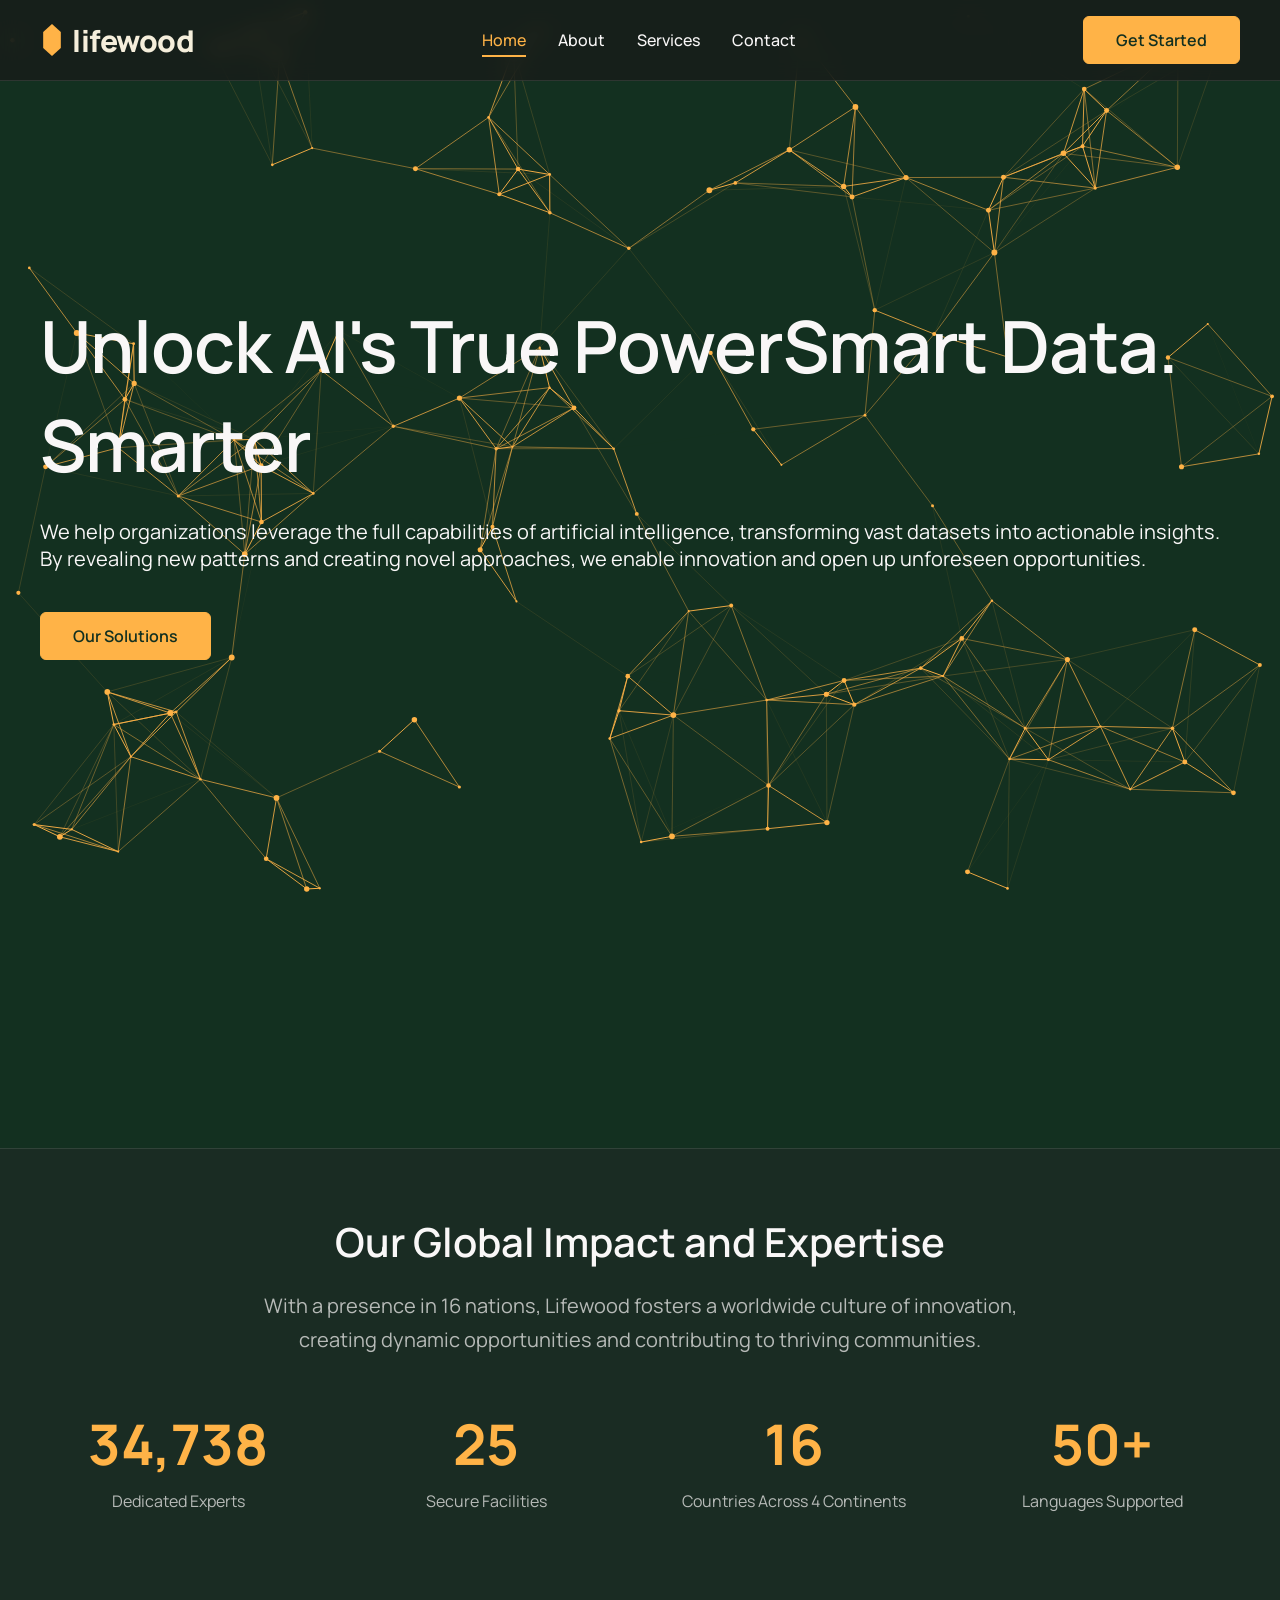
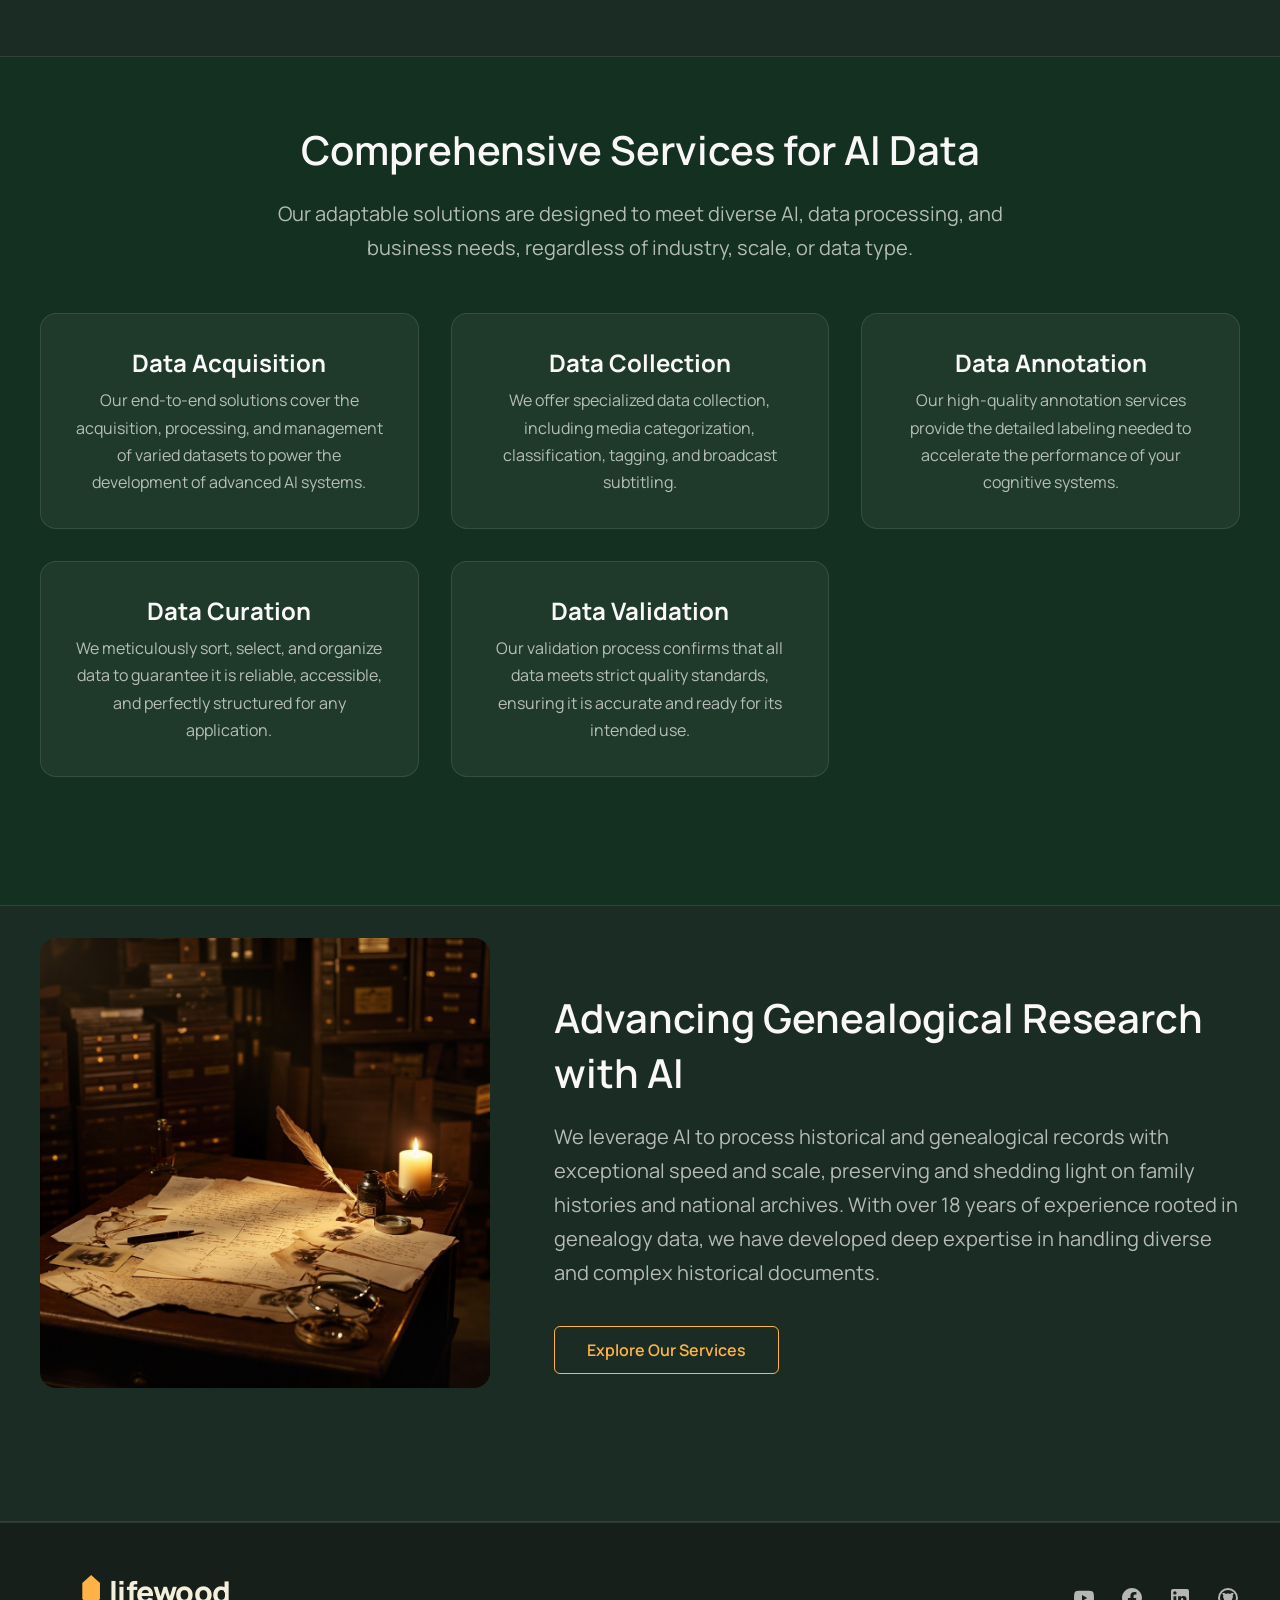
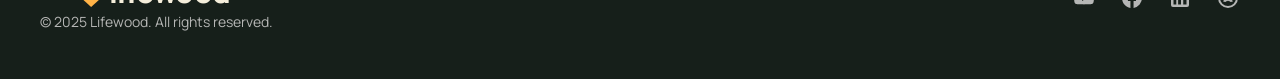
==== commit a10d3f76: "Update index.html" ====
--- a/index.html
+++ b/index.html
@@ -226,6 +226,9 @@
       overflow: hidden;
       text-align: center;
       padding: 1rem;
+      display: flex;
+      flex-direction: column;
+      justify-content: center;
     }
 
     .service-card:hover {
@@ -233,21 +236,8 @@
       border-color: var(--brand-accent-saffron);
     }
     
-    .service-card-icon {
-        margin-top: 1rem;
-        margin-bottom: 1.5rem;
-        display: inline-flex;
-        align-items: center;
-        justify-content: center;
-        height: 60px;
-        width: 60px;
-        background-color: rgba(255, 179, 71, 0.1);
-        border-radius: 50%;
-        color: var(--brand-accent-saffron);
-    }
-
     .service-card-content {
-      padding: 0 1rem 1rem;
+      padding: 1rem;
     }
 
     .service-card h3 {
@@ -474,8 +464,8 @@
     <section id="home" class="hero-section">
       <div class="container hero-container">
         <div class="hero-content">
-            <h1 id="hero-title" class="hero-title">Harnessing the Potential of AI</h1>
-            <p class="hero-subtitle">At Lifewood, we empower businesses to realise the transformative potential of AI: bringing big data to life and launching new ways of thinking, innovating, and doing. This is the next level of AI's potential, uncovering new methods and insights to reveal unexpected directions and possibilities. [1]</p>
+            <h1 id="hero-title" class="hero-title">Unlock AI's True Power</h1>
+            <p class="hero-subtitle">We help organizations leverage the full capabilities of artificial intelligence, transforming vast datasets into actionable insights. By revealing new patterns and creating novel approaches, we enable innovation and open up unforeseen opportunities.</p>
             <a href="services.html" class="btn btn-primary">Our Solutions</a>
         </div>
       </div>
@@ -483,13 +473,13 @@
 
     <section class="content-section fade-in-section section-bg">
         <div class="container text-center">
-            <h2 class="section-title">Transforming Data on a Global Scale</h2>
-            <p class="section-subtitle">Lifewood, active in 16 countries, drives ever forward, igniting a culture of innovation and creating dynamic opportunities and prosperous communities around the world. [1]</p>
+            <h2 class="section-title">Our Global Impact and Expertise</h2>
+            <p class="section-subtitle">With a presence in 16 nations, Lifewood fosters a worldwide culture of innovation, creating dynamic opportunities and contributing to thriving communities.</p>
             <div class="stats-grid">
-                <div class="stat-card"><p class="stat-number">34,738</p><p class="stat-label">Devoted Specialists</p></div>
-                <div class="stat-card"><p class="stat-number">25</p><p class="stat-label">Delivery Sites</p></div>
-                <div class="stat-card"><p class="stat-number">16</p><p class="stat-label">Countries on 4 Continents</p></div>
-                <div class="stat-card"><p class="stat-number">50+</p><p class="stat-label">Language Capabilities</p></div>
+                <div class="stat-card"><p class="stat-number">34,738</p><p class="stat-label">Dedicated Experts</p></div>
+                <div class="stat-card"><p class="stat-number">25</p><p class="stat-label">Secure Facilities</p></div>
+                <div class="stat-card"><p class="stat-number">16</p><p class="stat-label">Countries Across 4 Continents</p></div>
+                <div class="stat-card"><p class="stat-number">50+</p><p class="stat-label">Languages Supported</p></div>
             </div>
         </div>
     </section>
@@ -497,37 +487,37 @@
     <!-- CORE SERVICES SECTION -->
     <section class="content-section fade-in-section">
         <div class="container text-center">
-            <h2 class="section-title">A Wide Variety of Services for AI Training Data</h2>
-            <p class="section-subtitle">No matter the industry, size, or the type of data involved, our solutions are capable of satisfying any AI, data processing, or business requirements. [1]</p>
+            <h2 class="section-title">Comprehensive Services for AI Data</h2>
+            <p class="section-subtitle">Our adaptable solutions are designed to meet diverse AI, data processing, and business needs, regardless of industry, scale, or data type.</p>
             <div class="services-grid">
                 <div class="service-card">
                     <div class="service-card-content">
                         <h3>Data Acquisition</h3>
-                        <p>We provide comprehensive data solutions for acquiring, processing, and managing diverse datasets to fuel the training and evolution of artificial intelligence. [1]</p>
+                        <p>Our end-to-end solutions cover the acquisition, processing, and management of varied datasets to power the development of advanced AI systems.</p>
                     </div>
                 </div>
                 <div class="service-card">
                     <div class="service-card-content">
                         <h3>Data Collection</h3>
-                        <p>Our services include audio, music, and video categorization, classification, labelling, tagging and broadcast subtitles. [1]</p>
+                        <p>We offer specialized data collection, including media categorization, classification, tagging, and broadcast subtitling.</p>
                     </div>
                 </div>
                 <div class="service-card">
                     <div class="service-card-content">
                         <h3>Data Annotation</h3>
-                        <p>With our in-depth, high quality library of services, we accelerate your organization's cognitive systems. [1]</p>
+                        <p>Our high-quality annotation services provide the detailed labeling needed to accelerate the performance of your cognitive systems.</p>
                     </div>
                 </div>
                 <div class="service-card">
                     <div class="service-card-content">
                         <h3>Data Curation</h3>
-                        <p>We sift, select, and index data to ensure reliability, accessibility and ease of classification for business decisions, research, and more. [1]</p>
+                        <p>We meticulously sort, select, and organize data to guarantee it is reliable, accessible, and perfectly structured for any application.</p>
                     </div>
                 </div>
                 <div class="service-card">
                     <div class="service-card-content">
                         <h3>Data Validation</h3>
-                        <p>We verify that data conforms to predefined standards, ensuring the information is trustworthy and fit for its intended purpose. [1]</p>
+                        <p>Our validation process confirms that all data meets strict quality standards, ensuring it is accurate and ready for its intended use.</p>
                     </div>
                 </div>
             </div>
@@ -540,8 +530,8 @@
                 <img src="img/Genea.png" alt="Archival documents and historical records for genealogy research">
             </div>
             <div class="feature-content">
-                <h2 class="section-title" style="text-align: left;">Genealogy Powered by AI</h2>
-                <p class="section-subtitle" style="text-align: left; max-width: none;">Powered by AI, Lifewood processes genealogical material at speed and scale to conserve and illuminate family histories and national archives. [1] Lifewood started with genealogy data as its core business, and over 18 years we have accumulated vast knowledge in diverse types of genealogy indexing. [1]</p>
+                <h2 class="section-title" style="text-align: left;">Advancing Genealogical Research with AI</h2>
+                <p class="section-subtitle" style="text-align: left; max-width: none;">We leverage AI to process historical and genealogical records with exceptional speed and scale, preserving and shedding light on family histories and national archives. With over 18 years of experience rooted in genealogy data, we have developed deep expertise in handling diverse and complex historical documents.</p>
                 <a href="services.html" class="btn btn-secondary" style="margin-top: 1rem;">Explore Our Services</a>
             </div>
         </div>
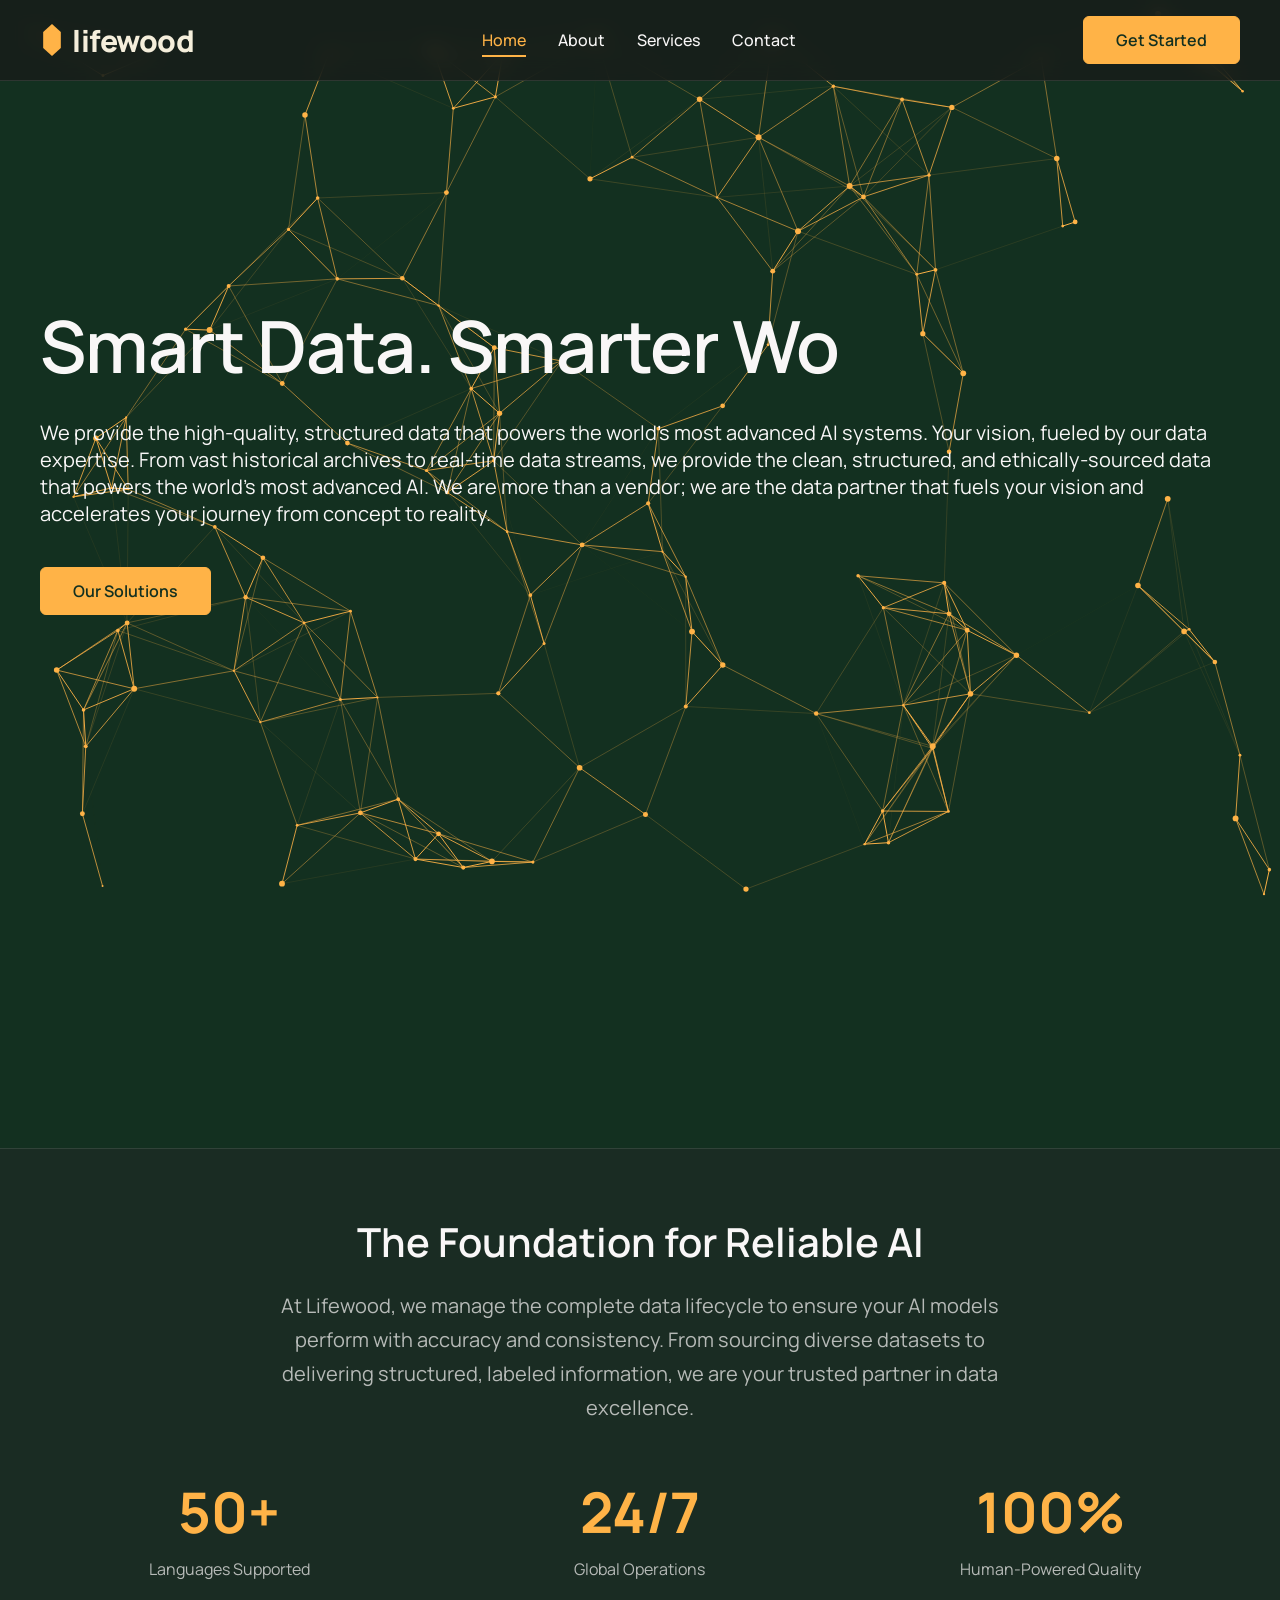
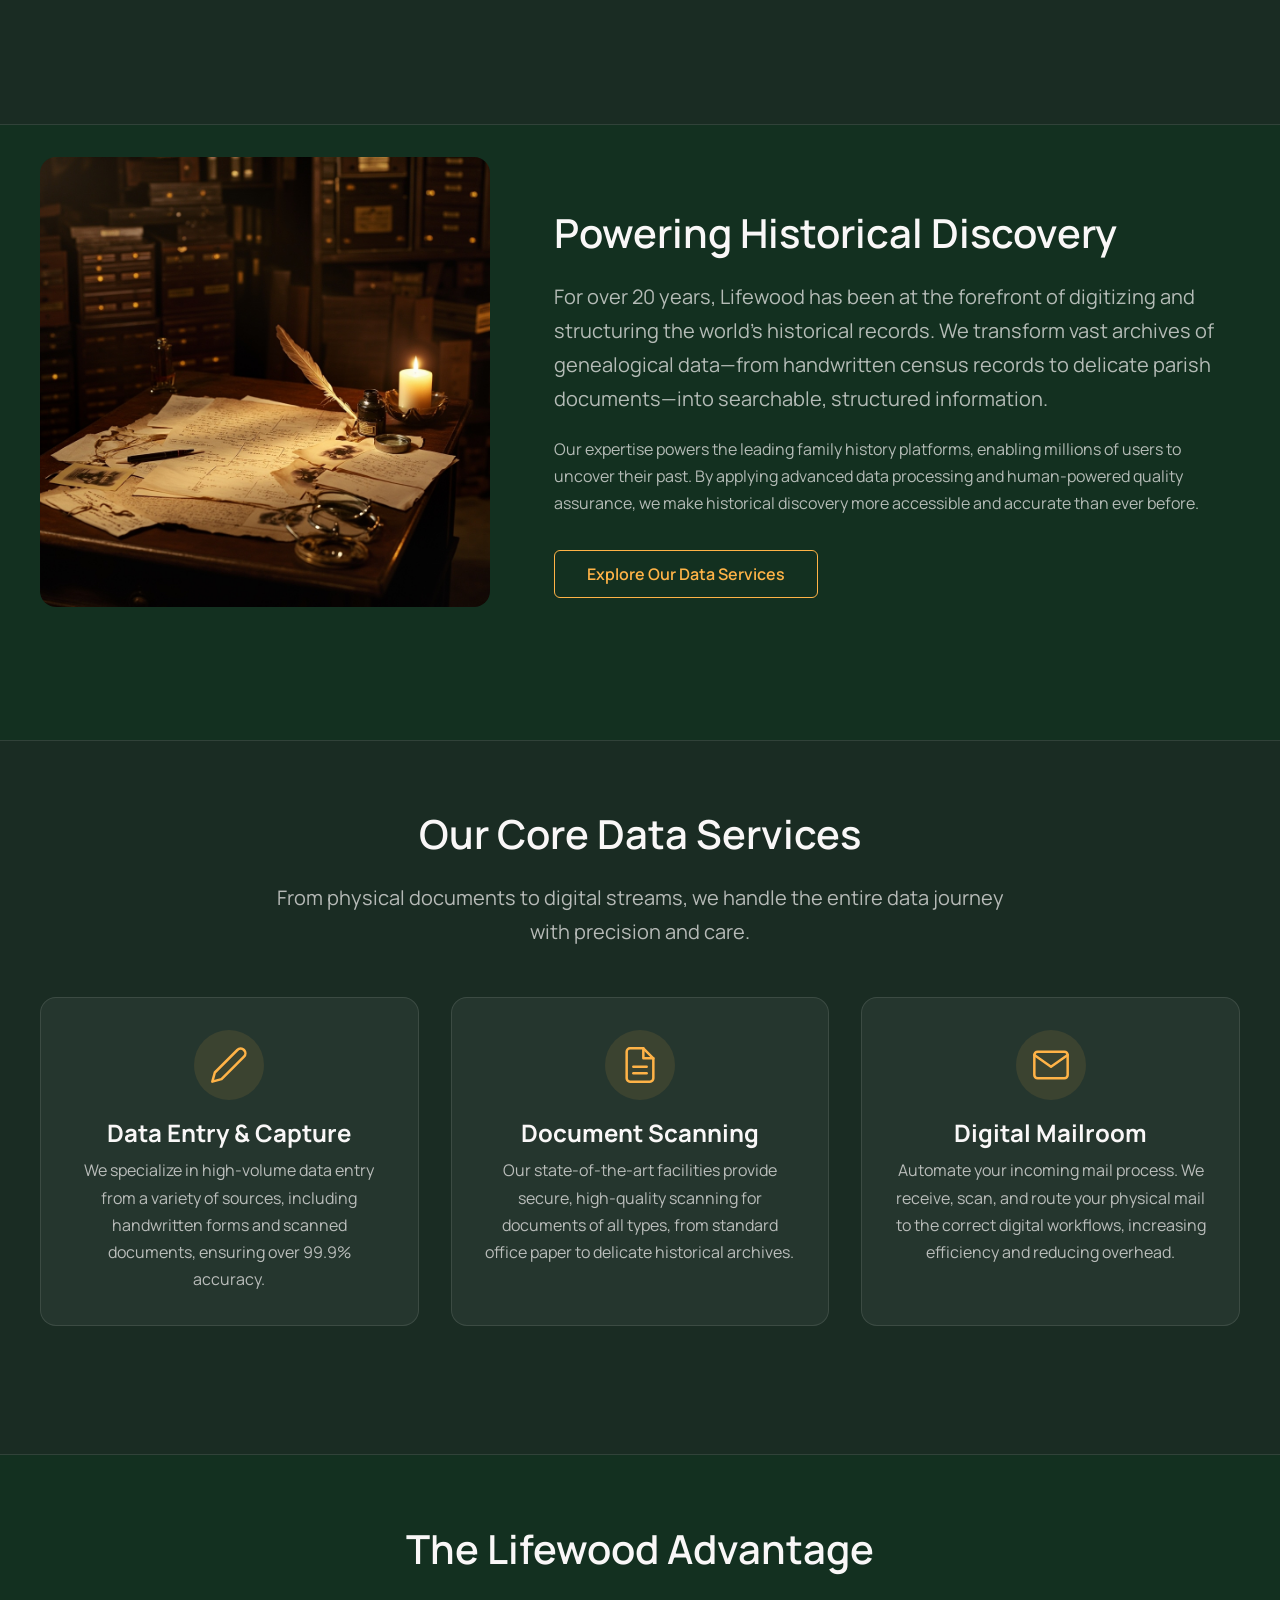
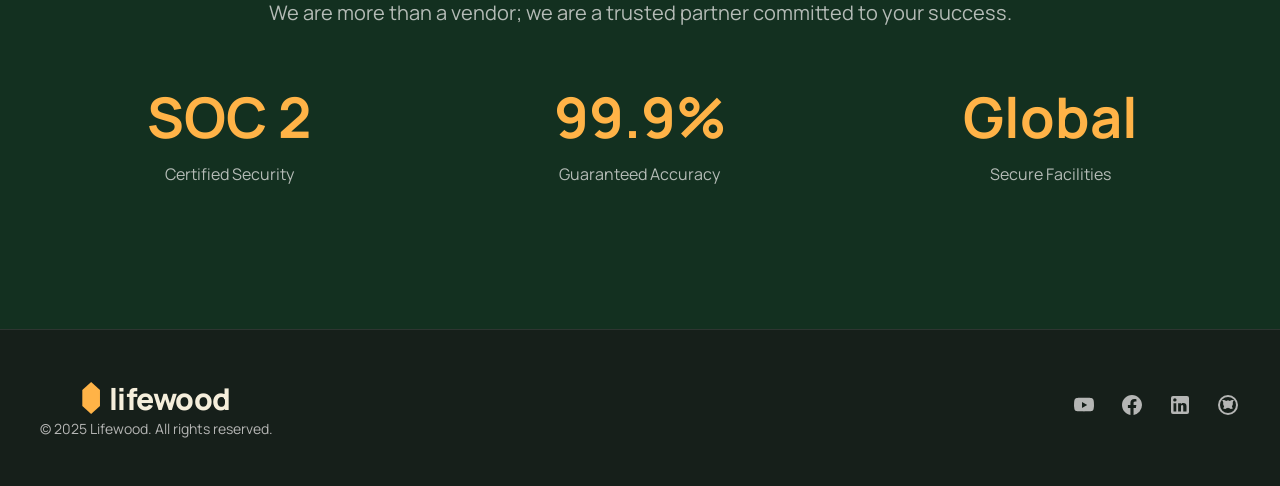
==== commit 1eb855e1: "Update index.html" ====
--- a/index.html
+++ b/index.html
@@ -216,6 +216,7 @@
       grid-template-columns: repeat(auto-fit, minmax(280px, 1fr));
       gap: 2rem;
       margin-top: 3rem;
+      /* text-align: left; /* <<< REMOVED THIS LINE */
     }
 
     .service-card {
@@ -223,12 +224,8 @@
       border-radius: 1rem;
       border: 1px solid rgba(249, 247, 247, 0.1);
       transition: all 0.3s ease;
-      overflow: hidden;
-      text-align: center;
-      padding: 1rem;
-      display: flex;
-      flex-direction: column;
-      justify-content: center;
+      overflow: hidden; /* Important: Keeps the image within the rounded corners */
+      text-align: center; /* <<< ADDED THIS LINE to center icon and text */
     }
 
     .service-card:hover {
@@ -236,8 +233,29 @@
       border-color: var(--brand-accent-saffron);
     }
     
+    /* --- NEW STYLE: ADDED TO FIX ICON --- */
+    .service-card-icon {
+        margin-top: 2rem;
+        margin-bottom: 1rem;
+        display: inline-flex;
+        align-items: center;
+        justify-content: center;
+        height: 70px;
+        width: 70px;
+        background-color: rgba(255, 179, 71, 0.1);
+        border-radius: 50%;
+        color: var(--brand-accent-saffron);
+    }
+
+    .service-card-image {
+      width: 100%;
+      height: 180px;
+      object-fit: cover; /* Ensures image covers the area without distortion */
+      display: block;
+    }
+
     .service-card-content {
-      padding: 1rem;
+      padding: 0 2rem 2rem; /* Padding for the text content below the icon/image */
     }
 
     .service-card h3 {
@@ -357,6 +375,7 @@
     /* ------------------- */
     /* FORM STYLES */
     /* ------------------- */
+    /* --- MODIFIED FOR DARK THEME --- */
     .contact-form { background-color: rgba(255, 255, 255, 0.05); padding: 2rem; border-radius: 1rem; border: 1px solid rgba(249, 247, 247, 0.1); }
     .form-grid { display: grid; gap: 1.5rem; }
     .form-group { display: flex; flex-direction: column; }
@@ -371,6 +390,7 @@
     /* ------------------- */
     /* FOOTER */
     /* ------------------- */
+    /* --- MODIFIED FOOTER TO MATCH HEADER --- */
     .footer {
       background-color: rgba(25, 25, 25, 0.7); /* Match header color */
       backdrop-filter: blur(10px); /* Match header blur effect */
@@ -399,6 +419,8 @@
       .nav-menu { display: flex; }
       .hero-container { flex-direction: row; justify-content: space-between; align-items: center; }
       .hero-content { text-align: left; font-size: 20px; flex: 1; }
+      /* Hero image placeholder is removed, so no need for this rule */
+      /* .hero-image-placeholder { flex: 1; max-width: 50%; } */
       .bento-grid { grid-template-columns: repeat(4, 1fr); grid-template-rows: auto; grid-template-areas: "large large stat1 service1" "large large stat2 service2" "service3 service4 service5 service6"; }
       .card-large { grid-area: large; }
       .card-stat:nth-of-type(2) { grid-area: stat1; }
@@ -429,8 +451,10 @@
   <link rel="preconnect" href="https://fonts.googleapis.com">
   <link rel="preconnect" href="https://fonts.gstatic.com" crossorigin>
   <link href="https://fonts.googleapis.com/css2?family=Manrope:wght@400;500;600;700&display=swap" rel="stylesheet">
+  <!-- <link href="style.css" rel="stylesheet"> This is commented out as the styles are embedded -->
 </head>
 <body>
+  <!-- Canvas for the AI background animation -->
   <canvas id="particle-canvas"></canvas>
 
   <header class="header">
@@ -464,8 +488,8 @@
     <section id="home" class="hero-section">
       <div class="container hero-container">
         <div class="hero-content">
-            <h1 id="hero-title" class="hero-title">Unlock AI's True Power</h1>
-            <p class="hero-subtitle">We help organizations leverage the full capabilities of artificial intelligence, transforming vast datasets into actionable insights. By revealing new patterns and creating novel approaches, we enable innovation and open up unforeseen opportunities.</p>
+            <h1 id="hero-title" class="hero-title"></h1>
+            <p class="hero-subtitle">We provide the high-quality, structured data that powers the world's most advanced AI systems. Your vision, fueled by our data expertise. From vast historical archives to real-time data streams, we provide the clean, structured, and ethically-sourced data that powers the world's most advanced AI. We are more than a vendor; we are the data partner that fuels your vision and accelerates your journey from concept to reality.</p>
             <a href="services.html" class="btn btn-primary">Our Solutions</a>
         </div>
       </div>
@@ -473,69 +497,93 @@
 
     <section class="content-section fade-in-section section-bg">
         <div class="container text-center">
-            <h2 class="section-title">Our Global Impact and Expertise</h2>
-            <p class="section-subtitle">With a presence in 16 nations, Lifewood fosters a worldwide culture of innovation, creating dynamic opportunities and contributing to thriving communities.</p>
+            <h2 class="section-title">The Foundation for Reliable AI</h2>
+            <p class="section-subtitle">At Lifewood, we manage the complete data lifecycle to ensure your AI models perform with accuracy and consistency. From sourcing diverse datasets to delivering structured, labeled information, we are your trusted partner in data excellence.</p>
             <div class="stats-grid">
-                <div class="stat-card"><p class="stat-number">34,738</p><p class="stat-label">Dedicated Experts</p></div>
-                <div class="stat-card"><p class="stat-number">25</p><p class="stat-label">Secure Facilities</p></div>
-                <div class="stat-card"><p class="stat-number">16</p><p class="stat-label">Countries Across 4 Continents</p></div>
                 <div class="stat-card"><p class="stat-number">50+</p><p class="stat-label">Languages Supported</p></div>
+                <div class="stat-card"><p class="stat-number">24/7</p><p class="stat-label">Global Operations</p></div>
+                <div class="stat-card"><p class="stat-number">100%</p><p class="stat-label">Human-Powered Quality</p></div>
             </div>
         </div>
     </section>
 
-    <!-- CORE SERVICES SECTION -->
     <section class="content-section fade-in-section">
+        <div class="container feature-section">
+            <div class="feature-image">
+                <img src="img/Genea.png" alt="Archival documents and historical records for genealogy research">
+            </div>
+            <div class="feature-content">
+                <h2 class="section-title" style="text-align: left;">Powering Historical Discovery</h2>
+                <p class="section-subtitle" style="text-align: left; max-width: none;">For over 20 years, Lifewood has been at the forefront of digitizing and structuring the world's historical records. We transform vast archives of genealogical data—from handwritten census records to delicate parish documents—into searchable, structured information.</p>
+                <p style="color: var(--brand-light-text-muted); line-height: 1.7;">Our expertise powers the leading family history platforms, enabling millions of users to uncover their past. By applying advanced data processing and human-powered quality assurance, we make historical discovery more accessible and accurate than ever before.</p>
+                <a href="services.html" class="btn btn-secondary" style="margin-top: 1rem;">Explore Our Data Services</a>
+            </div>
+        </div>
+    </section>
+
+    <!-- NEW CORE SERVICES SECTION -->
+    <section class="content-section fade-in-section section-bg">
         <div class="container text-center">
-            <h2 class="section-title">Comprehensive Services for AI Data</h2>
-            <p class="section-subtitle">Our adaptable solutions are designed to meet diverse AI, data processing, and business needs, regardless of industry, scale, or data type.</p>
+            <h2 class="section-title">Our Core Data Services</h2>
+            <p class="section-subtitle">From physical documents to digital streams, we handle the entire data journey with precision and care.</p>
             <div class="services-grid">
+                <!-- Card 1: Fixed -->
                 <div class="service-card">
+                    <div class="service-card-icon">
+                        <svg xmlns="http://www.w3.org/2000/svg" width="40" height="40" viewBox="0 0 24 24" fill="none" stroke="currentColor" stroke-width="1.5" stroke-linecap="round" stroke-linejoin="round"><path d="M17 3a2.828 2.828 0 1 1 4 4L7.5 20.5 2 22l1.5-5.5L17 3z"></path></svg>
+                    </div>
                     <div class="service-card-content">
-                        <h3>Data Acquisition</h3>
-                        <p>Our end-to-end solutions cover the acquisition, processing, and management of varied datasets to power the development of advanced AI systems.</p>
+                        <h3>Data Entry & Capture</h3>
+                        <p>We specialize in high-volume data entry from a variety of sources, including handwritten forms and scanned documents, ensuring over 99.9% accuracy.</p>
                     </div>
                 </div>
+                <!-- Card 2: Fixed -->
                 <div class="service-card">
+                    <div class="service-card-icon">
+                        <svg xmlns="http://www.w3.org/2000/svg" width="40" height="40" viewBox="0 0 24 24" fill="none" stroke="currentColor" stroke-width="1.5" stroke-linecap="round" stroke-linejoin="round"><path d="M14 2H6a2 2 0 0 0-2 2v16a2 2 0 0 0 2 2h12a2 2 0 0 0 2-2V8z"></path><polyline points="14 2 14 8 20 8"></polyline><line x1="16" y1="13" x2="8" y2="13"></line><line x1="16" y1="17" x2="8" y2="17"></line></svg>
+                    </div>
                     <div class="service-card-content">
-                        <h3>Data Collection</h3>
-                        <p>We offer specialized data collection, including media categorization, classification, tagging, and broadcast subtitling.</p>
+                        <h3>Document Scanning</h3>
+                        <p>Our state-of-the-art facilities provide secure, high-quality scanning for documents of all types, from standard office paper to delicate historical archives.</p>
                     </div>
                 </div>
+                <!-- Card 3: Fixed -->
                 <div class="service-card">
+                    <div class="service-card-icon">
+                        <svg xmlns="http://www.w3.org/2000/svg" width="40" height="40" viewBox="0 0 24 24" fill="none" stroke="currentColor" stroke-width="1.5" stroke-linecap="round" stroke-linejoin="round"><path d="M4 4h16c1.1 0 2 .9 2 2v12c0 1.1-.9 2-2 2H4c-1.1 0-2-.9-2-2V6c0-1.1.9-2 2-2z"></path><polyline points="22,6 12,13 2,6"></polyline></svg>
+                    </div>
                     <div class="service-card-content">
-                        <h3>Data Annotation</h3>
-                        <p>Our high-quality annotation services provide the detailed labeling needed to accelerate the performance of your cognitive systems.</p>
-                    </div>
-                </div>
-                <div class="service-card">
-                    <div class="service-card-content">
-                        <h3>Data Curation</h3>
-                        <p>We meticulously sort, select, and organize data to guarantee it is reliable, accessible, and perfectly structured for any application.</p>
-                    </div>
-                </div>
-                <div class="service-card">
-                    <div class="service-card-content">
-                        <h3>Data Validation</h3>
-                        <p>Our validation process confirms that all data meets strict quality standards, ensuring it is accurate and ready for its intended use.</p>
+                        <h3>Digital Mailroom</h3>
+                        <p>Automate your incoming mail process. We receive, scan, and route your physical mail to the correct digital workflows, increasing efficiency and reducing overhead.</p>
                     </div>
                 </div>
             </div>
         </div>
     </section>
-
-    <section class="content-section fade-in-section section-bg">
-        <div class="container feature-section">
-            <div class="feature-image">
-                <img src="img/Genea.png" alt="Archival documents and historical records for genealogy research">
-            </div>
-            <div class="feature-content">
-                <h2 class="section-title" style="text-align: left;">Advancing Genealogical Research with AI</h2>
-                <p class="section-subtitle" style="text-align: left; max-width: none;">We leverage AI to process historical and genealogical records with exceptional speed and scale, preserving and shedding light on family histories and national archives. With over 18 years of experience rooted in genealogy data, we have developed deep expertise in handling diverse and complex historical documents.</p>
-                <a href="services.html" class="btn btn-secondary" style="margin-top: 1rem;">Explore Our Services</a>
+    <!-- END OF NEW SECTION -->
+
+    <!-- NEW ADVANTAGE SECTION -->
+    <section class="content-section fade-in-section">
+        <div class="container text-center">
+            <h2 class="section-title">The Lifewood Advantage</h2>
+            <p class="section-subtitle">We are more than a vendor; we are a trusted partner committed to your success.</p>
+            <div class="stats-grid">
+                <div class="stat-card">
+                    <p class="stat-number">SOC 2</p>
+                    <p class="stat-label">Certified Security</p>
+                </div>
+                <div class="stat-card">
+                    <p class="stat-number">99.9%</p>
+                    <p class="stat-label">Guaranteed Accuracy</p>
+                </div>
+                <div class="stat-card">
+                    <p class="stat-number">Global</p>
+                    <p class="stat-label">Secure Facilities</p>
+                </div>
             </div>
         </div>
     </section>
+    <!-- END OF NEW SECTION -->
 
   </main>
 
@@ -549,15 +597,19 @@
             <p class="footer-text">© 2025 Lifewood. All rights reserved.</p>
         </div>
         <div class="footer-social">
+            <!-- YouTube -->
             <a href="https://www.youtube.com/@LifewoodDataTechnology" target="_blank" class="social-link" aria-label="YouTube">
                 <svg fill="currentColor" viewBox="0 0 24 24"><path d="M10,15L15.19,12L10,9V15M21.56,7.17C21.69,7.64 21.78,8.27 21.84,9.07C21.91,9.87 21.94,10.56 21.94,11.16L22,12C22,12.84 21.94,13.5 21.88,14.08C21.79,14.85 21.69,15.5 21.56,15.97C21.31,16.9 20.73,17.69 19.96,17.96C19.43,18.11 18.22,18.26 16.38,18.34C14.54,18.42 12.97,18.44 12,18.44C11.03,18.44 9.46,18.42 7.62,18.34C5.78,18.26 4.57,18.11 4.04,17.96C3.27,17.69 2.69,16.9 2.44,15.97C2.31,15.5 2.21,14.85 2.16,14.08C2.06,13.5 2,12.84 2,12L2.06,11.16C2.06,10.56 2.09,9.87 2.16,9.07C2.22,8.27 2.31,7.64 2.44,7.17C2.69,6.24 3.27,5.45 4.04,5.18C4.57,5.03 5.78,4.88 7.62,4.8C9.46,4.72 11.03,4.7 12,4.7C12.97,4.7 14.54,4.72 16.38,4.8C18.22,4.88 19.43,5.03 19.96,5.18C20.73,5.45 21.31,6.24 21.56,7.17Z"/></svg>
             </a>
+            <!-- Facebook -->
             <a href="https://www.facebook.com/LifewoodPH" target="_blank" class="social-link" aria-label="Facebook">
                 <svg fill="currentColor" viewBox="0 0 24 24"><path d="M12 2.04C6.5 2.04 2 6.53 2 12.06C2 17.06 5.66 21.21 10.44 21.96V14.96H7.9V12.06H10.44V9.85C10.44 7.34 11.93 5.96 14.22 5.96C15.31 5.96 16.45 6.15 16.45 6.15V8.62H15.19C13.95 8.62 13.56 9.39 13.56 10.18V12.06H16.34L15.89 14.96H13.56V21.96A10.01 10.01 0 0 0 22 12.06C22 6.53 17.5 2.04 12 2.04Z"/></svg>
             </a>
-            <a href="https://ph.linkedin.com/company/lifewood-data-technology-ltd." target="_blank" class="social-link" aria-label="LinkedIn">
+            <!-- LinkedIn -->
+            <a href="https://ph.linkedin.com/company/lifewood-data-technology-ltd. target="_blank" class="social-link" aria-label="LinkedIn">
                 <svg fill="currentColor" viewBox="0 0 24 24"><path d="M19,3A2,2 0 0,1 21,5V19A2,2 0 0,1 19,21H5A2,2 0 0,1 3,19V5A2,2 0 0,1 5,3H19M18.5,18.5V13.2A3.26,3.26 0 0,0 15.24,9.94C14.39,9.94 13.4,10.43 13,11.25V10.13H10.13V18.5H13V13.57C13,12.8 13.09,12.03 14.17,12.03C15.24,12.03 15.24,12.97 15.24,13.64V18.5H18.5M6.88,8.56A1.68,1.68 0 0,0 8.56,6.88C8.56,6 7.78,5.2 6.88,5.2A1.68,1.68 0 0,0 5.2,6.88C5.2,7.78 6,8.56 6.88,8.56M8.27,18.5V10.13H5.5V18.5H8.27Z"/></svg>
             </a>
+            <!-- Website -->
             <a href="https://www.lifewood.com/" target="_blank" class="social-link" aria-label="Website">
                 <svg fill="currentColor" viewBox="0 0 24 24"><path d="M12,2A10,10 0 0,0 2,12A10,10 0 0,0 12,22A10,10 0 0,0 22,12A10,10 0 0,0 12,2M12,20A8,8 0 0,1 4,12A8,8 0 0,1 12,4A8,8 0 0,1 20,12A8,8 0 0,1 12,20M16.9,15.6C16.5,14.9 16.2,14.2 15.9,13.5C16.3,12.8 16.6,12 16.9,11.3C16.8,10.6 16.8,9.9 16.8,9.2C17.1,8.5 17.5,7.8 17.9,7.1C17.2,7 16.5,6.9 15.8,6.9C15.1,7.2 14.4,7.6 13.8,8.1L12,7.2L10.2,8.1C9.6,7.6 8.9,7.2 8.2,6.9C7.5,6.9 6.8,7 6.1,7.1C6.5,7.8 6.9,8.5 7.2,9.2C7.2,9.9 7.2,10.6 7.1,11.3C7.4,12 7.7,12.8 8.1,13.5C7.8,14.2 7.5,14.9 7.1,15.6C7.8,15.8 8.5,15.9 9.2,15.9C9.9,15.6 10.6,15.2 11.2,14.7L12,15.2L12.8,14.7C13.4,15.2 14.1,15.6 14.8,15.9C15.5,15.9 16.2,15.8 16.9,15.6Z"/></svg>
             </a>
--- a/style.css
+++ b/style.css
@@ -0,0 +1,427 @@
+/* ------------------- */
+/* ROOT & GLOBAL STYLES */
+/* ------------------- */
+:root {
+  --brand-paper-bg: #f5eedb;
+  --brand-dark-serpent: #133020;
+  --brand-castleton-green: #046241;
+  --brand-accent-saffron: #FFB347;
+  --brand-white: #ffffff;
+  --brand-sea-salt: #F9F7F7;
+  /* Adjusted for dark theme */
+  --brand-light-text-muted: rgba(249, 247, 247, 0.7);
+  --red-600: #dc2626;
+}
+
+html { scroll-behavior: smooth; }
+
+body {
+  margin: 0;
+  font-family: 'Manrope', sans-serif;
+  /* --- MODIFIED FOR DARK THEME --- */
+  background-color: var(--brand-dark-serpent);
+  color: var(--brand-sea-salt);
+  -webkit-font-smoothing: antialiased;
+  overflow-x: hidden;
+}
+
+/* --- NEW STYLE FOR CANVAS BACKGROUND --- */
+#particle-canvas {
+  position: fixed;
+  top: 0;
+  left: 0;
+  width: 100%;
+  height: 100vh;
+  z-index: -1; /* Places canvas behind all content */
+}
+
+/* ------------------- */
+/* HEADER & NAVIGATION */
+/* ------------------- */
+.header {
+  /* --- MODIFIED HEADER COLOR --- */
+  background-color: rgba(25, 25, 25, 0.7); /* Changed from dark green to dark charcoal */
+  backdrop-filter: blur(10px);
+  position: sticky;
+  top: 0;
+  z-index: 50;
+  border-bottom: 1px solid rgba(249, 247, 247, 0.1);
+}
+
+.navbar { display: flex; justify-content: space-between; align-items: center; height: 80px; }
+
+.logo {
+  display: flex;
+  align-items: center;
+  gap: 0.5rem;
+  text-decoration: none;
+  color: var(--brand-accent-saffron);
+}
+
+.logo-icon {
+  height: 2rem;
+  width: auto;
+}
+
+.logo-text {
+  font-family: 'Manrope', sans-serif;
+  font-size: 1.875rem;
+  font-weight: 800;
+  letter-spacing: -0.5px;
+  color: #f5eedb; /* Changed for better contrast */
+}
+
+.nav-menu { display: none; list-style: none; margin: 0; padding: 0; align-items: center; gap: 2rem; }
+/* --- MODIFIED FOR DARK THEME --- */
+.nav-link { position: relative; text-decoration: none; color: var(--brand-sea-salt); font-weight: 500; transition: color 0.3s ease; padding-bottom: 4px; }
+.nav-link:hover { color: var(--brand-accent-saffron); }
+.nav-link.active { color: var(--brand-accent-saffron); border-bottom: 2px solid var(--brand-accent-saffron); }
+.nav-cta { display: none; }
+.mobile-menu-toggle { display: block; background: none; border: none; cursor: pointer; color: var(--brand-sea-salt); }
+.icon-menu, .icon-close { width: 2rem; height: 2rem; }
+/* --- MODIFIED FOR DARK THEME --- */
+.mobile-nav { display: none; position: fixed; inset: 0; background-color: rgba(19, 48, 32, 0.95); backdrop-filter: blur(8px); z-index: 100; }
+.mobile-nav.is-open { display: block; }
+.mobile-nav-header { display: flex; justify-content: flex-end; padding: 1.5rem; }
+.mobile-nav-links { display: flex; flex-direction: column; align-items: center; justify-content: center; height: calc(100% - 80px); list-style: none; padding: 0; margin: 0; gap: 2rem; }
+.mobile-nav-link { font-family: 'Manrope', sans-serif; font-size: 1.75rem; font-weight: 600; color: var(--brand-sea-salt); text-decoration: none; }
+
+/* ------------------- */
+/* BUTTONS */
+/* ------------------- */
+.btn { display: inline-block; padding: 0.75rem 2rem; border-radius: 0.375rem; text-decoration: none; font-family: 'Manrope', sans-serif; font-weight: 600; font-size: 1rem; transition: all 0.3s ease; border: 1px solid; }
+.btn-primary { background-color: var(--brand-accent-saffron); border-color: var(--brand-accent-saffron); color: var(--brand-dark-serpent); }
+.btn-primary:hover { background-color: #E79651; border-color: #E79651; transform: translateY(-2px); }
+.btn-secondary { border-color: var(--brand-accent-saffron); color: var(--brand-accent-saffron); }
+.btn-secondary:hover { background-color: var(--brand-accent-saffron); color: var(--brand-dark-serpent); transform: translateY(-2px); }
+
+/* ------------------- */
+/* PAGE STRUCTURE & TYPOGRAPHY */
+/* ------------------- */
+.container { max-width: 1200px; margin-inline: auto; padding-inline: 1.5rem; }
+main { padding-top: 80px; }
+section { padding-block: clamp(4rem, 10vw, 8rem); text-align: center; position: relative; }
+
+/* --- MODIFIED SECTION BACKGROUND --- */
+.section-bg {
+  background-color: #1a2c23; /* A dark, desaturated green-gray for better harmony */
+  border-top: 1px solid rgba(249, 247, 247, 0.1);
+  border-bottom: 1px solid rgba(249, 247, 247, 0.1);
+}
+
+.page-header-section { padding-bottom: 2rem; }
+/* --- MODIFIED FOR DARK THEME --- */
+.page-title, .section-title, .content-block h2, .service-list-item h2, .contact-info h2 { font-family: 'Manrope', sans-serif; font-weight: 600; color: var(--brand-sea-salt); }
+.page-title { font-size: clamp(2.5rem, 6vw, 3.5rem); margin: 0; }
+.section-title { font-size: clamp(2rem, 5vw, 2.5rem); margin-bottom: 1rem; }
+.page-subtitle, .section-subtitle { font-size: 1.25rem; color: var(--brand-light-text-muted); max-width: 48rem; margin-inline: auto; line-height: 1.7; }
+
+/* --- MODIFIED HERO SECTION ALIGNMENT --- */
+.hero-section {
+  min-height: calc(100vh - 80px);
+  display: flex;
+  align-items: flex-start; /* Changed from center to flex-start */
+  justify-content: center;
+  padding-top: clamp(4rem, 15vh, 10rem); /* Added significant, responsive top padding */
+  padding-bottom: 2rem;
+}
+
+.hero-container { display: flex; flex-direction: column; align-items: center; gap: 2rem; }
+.hero-content { text-align: center; }
+/* --- MODIFIED FOR DARK THEME --- */
+.hero-title { font-family: 'Manrope', sans-serif; font-size: clamp(2.5rem, 8vw, 4.5rem); font-weight: 600; letter-spacing: -1px; margin: 0 0 1.5rem 0; color: var(--brand-sea-salt); }
+.hero-subtitle { margin-bottom: 2.5rem; }
+.hero-image-placeholder img { max-width: 100%; height: auto; border-radius: 1rem; }
+
+/* ------------------- */
+/* STATS GRID & BENTO GRID */
+/* ------------------- */
+.stats-grid { display: grid; grid-template-columns: repeat(auto-fit, minmax(200px, 1fr)); gap: 2rem; margin-top: 3rem; }
+.stat-card { text-align: center; }
+.stat-number { font-size: clamp(2.5rem, 6vw, 3.5rem); font-weight: 700; color: var(--brand-accent-saffron); margin: 0; }
+.stat-label { font-size: 1rem; color: var(--brand-light-text-muted); margin-top: 0.5rem; }
+.grid-section-wrapper { padding-top: 0; }
+.bento-grid { display: grid; gap: 1rem; }
+/* --- MODIFIED FOR DARK THEME --- */
+.grid-card { background: rgba(255, 255, 255, 0.05); padding: 1.5rem; border-radius: 1rem; border: 1px solid rgba(249, 247, 247, 0.1); backdrop-filter: blur(10px); transition: all 0.3s ease; text-align: left; }
+.grid-card:hover { border-color: rgba(249, 247, 247, 0.3); transform: translateY(-5px); box-shadow: 0 10px 20px rgba(0, 0, 0, 0.1); }
+.card-title { font-size: clamp(1.5rem, 4vw, 2rem); margin: 0 0 1rem 0; }
+.card-subtitle { font-size: 1.25rem; margin: 0; }
+.card-text { max-width: none; font-size: 1rem; color: var(--brand-light-text-muted); line-height: 1.7; }
+.card-service { display: flex; flex-direction: column; align-items: center; justify-content: center; text-align: center; gap: 0.75rem; }
+.service-icon { color: var(--brand-accent-saffron); background-color: rgba(255, 179, 71, 0.1); width: 50px; height: 50px; border-radius: 50%; display: flex; align-items: center; justify-content: center; font-size: 1.5rem; }
+
+/* ------------------- */
+/* CONTENT PAGES */
+/* ------------------- */
+.content-section { padding-top: 2rem; }
+.content-container, .services-list, .contact-layout { max-width: 800px; text-align: left; }
+.content-image { width: 100%; height: auto; border-radius: 1rem; margin-bottom: 2rem; }
+.content-block { margin-bottom: 2rem; }
+/* --- MODIFIED FOR DARK THEME --- */
+.content-block h2 { font-size: 1.75rem; color: var(--brand-accent-saffron); margin: 0 0 1rem 0; }
+.content-block p, .content-block li { color: var(--brand-light-text-muted); line-height: 1.7; }
+.content-block ul { list-style: none; padding-left: 0; }
+.content-block li { padding-left: 1.5rem; position: relative; margin-bottom: 0.5rem; }
+.content-block li::before { content: '■'; position: absolute; left: 0; color: var(--brand-accent-saffron); font-size: 0.8rem; }
+.service-list-item { border-bottom: 1px solid rgba(249, 247, 247, 0.1); padding-bottom: 2rem; margin-bottom: 2rem; display: flex; flex-direction: column; gap: 1.5rem; }
+.service-list-item:last-child { border-bottom: none; margin-bottom: 0; }
+.service-list-item h2 { font-size: 1.75rem; color: var(--brand-accent-saffron); margin: 0 0 0.5rem 0; }
+.service-list-item p { color: var(--brand-light-text-muted); line-height: 1.7; margin: 0; }
+.img-placeholder img { width: 100%; border-radius: 0.5rem; }
+.contact-layout { display: grid; gap: 3rem; max-width: 1000px; }
+.contact-info h2 { font-size: 1.75rem; color: var(--brand-accent-saffron); margin: 0 0 1rem 0; }
+.contact-info p { line-height: 1.7; color: var(--brand-light-text-muted); }
+.contact-info a { color: var(--brand-accent-saffron); text-decoration: none; transition: color 0.3s; }
+.contact-info a:hover { color: #E79651; }
+.info-block { margin-top: 1.5rem; }
+.info-block h3 { font-size: 1.25rem; color: var(--brand-sea-salt); margin: 0 0 0.25rem 0; }
+.info-block p { margin: 0; }
+
+/* --- NEW: FEATURE SECTION STYLES --- */
+.feature-section {
+  display: flex;
+  flex-direction: column;
+  align-items: center;
+  gap: 2rem;
+  text-align: center;
+}
+
+.feature-image {
+  flex: 1;
+  max-width: 450px;
+}
+
+.feature-image img {
+  width: 100%;
+  height: auto;
+  border-radius: 1rem;
+}
+
+.feature-content {
+  flex: 1;
+  text-align: left;
+}
+
+/* --- NEW: SERVICES GRID STYLES (MODIFIED FOR IMAGES) --- */
+.services-grid {
+  display: grid;
+  grid-template-columns: repeat(auto-fit, minmax(280px, 1fr));
+  gap: 2rem;
+  margin-top: 3rem;
+  text-align: left;
+}
+
+.service-card {
+  background-color: rgba(255, 255, 255, 0.05);
+  border-radius: 1rem;
+  border: 1px solid rgba(249, 247, 247, 0.1);
+  transition: all 0.3s ease;
+  overflow: hidden; /* Important: Keeps the image within the rounded corners */
+}
+
+.service-card:hover {
+  transform: translateY(-5px);
+  border-color: var(--brand-accent-saffron);
+}
+
+.service-card-image {
+  width: 100%;
+  height: 180px;
+  object-fit: cover; /* Ensures image covers the area without distortion */
+  display: block;
+}
+
+.service-card-content {
+  padding: 2rem; /* Padding for the text content below the image */
+}
+
+.service-card h3 {
+  font-size: 1.5rem;
+  margin: 0 0 0.5rem 0;
+  color: var(--brand-sea-salt);
+}
+
+.service-card p {
+  color: var(--brand-light-text-muted);
+  line-height: 1.7;
+  margin: 0;
+}
+
+/* --- NEW: TIMELINE STYLES --- */
+.timeline {
+  margin-top: 3rem;
+  position: relative;
+  max-width: 600px;
+  margin-inline: auto;
+}
+
+.timeline::after {
+  content: '';
+  position: absolute;
+  width: 2px;
+  background-color: rgba(255, 179, 71, 0.3);
+  top: 0;
+  bottom: 0;
+  left: 50%;
+  margin-left: -1px;
+}
+
+.timeline-item {
+  padding: 1rem 2.5rem;
+  position: relative;
+  width: 50%;
+}
+
+.timeline-item:nth-child(odd) {
+  left: 0;
+  text-align: right;
+  padding-right: 3rem;
+}
+
+.timeline-item:nth-child(even) {
+  left: 50%;
+  text-align: left;
+  padding-left: 3rem;
+}
+
+.timeline-item::after {
+  content: '';
+  position: absolute;
+  width: 16px;
+  height: 16px;
+  right: -8px;
+  background-color: var(--brand-dark-serpent);
+  border: 3px solid var(--brand-accent-saffron);
+  top: 20px;
+  border-radius: 50%;
+  z-index: 1;
+}
+
+.timeline-item:nth-child(even)::after {
+  left: -8px;
+}
+
+.timeline-content h3 {
+  margin: 0 0 0.5rem 0;
+  color: var(--brand-accent-saffron);
+  font-size: 1.25rem;
+}
+
+.timeline-content p {
+  margin: 0;
+  color: var(--brand-light-text-muted);
+}
+
+/* --- NEW: BENEFITS GRID STYLES --- */
+.benefits-grid {
+  display: grid;
+  grid-template-columns: repeat(auto-fit, minmax(280px, 1fr));
+  gap: 2rem;
+  margin-top: 3rem;
+}
+
+.benefit-card {
+  text-align: center;
+}
+
+.benefit-card-icon {
+  font-size: 2.5rem;
+  color: var(--brand-accent-saffron);
+  margin-bottom: 1rem;
+  background-color: rgba(255, 179, 71, 0.1);
+  width: 80px;
+  height: 80px;
+  border-radius: 50%;
+  display: inline-flex;
+  align-items: center;
+  justify-content: center;
+}
+
+.benefit-card h3 {
+  font-size: 1.5rem;
+  margin: 0 0 0.5rem 0;
+  color: var(--brand-sea-salt);
+}
+
+.benefit-card p {
+  color: var(--brand-light-text-muted);
+  line-height: 1.7;
+  margin: 0;
+}
+
+/* ------------------- */
+/* FORM STYLES */
+/* ------------------- */
+/* --- MODIFIED FOR DARK THEME --- */
+.contact-form { background-color: rgba(255, 255, 255, 0.05); padding: 2rem; border-radius: 1rem; border: 1px solid rgba(249, 247, 247, 0.1); }
+.form-grid { display: grid; gap: 1.5rem; }
+.form-group { display: flex; flex-direction: column; }
+.form-group label { margin-bottom: 0.5rem; font-weight: 500; color: var(--brand-light-text-muted); }
+.form-group input, .form-group textarea { width: 100%; padding: 0.75rem 1rem; background-color: rgba(0,0,0,0.2); border: 1px solid rgba(249, 247, 247, 0.2); border-radius: 0.375rem; color: var(--brand-sea-salt); box-sizing: border-box; font-family: 'Manrope', sans-serif; font-size: 1rem; }
+.form-group input:focus, .form-group textarea:focus { outline: none; border-color: var(--brand-accent-saffron); box-shadow: 0 0 0 2px rgba(255, 179, 71, 0.2); }
+.form-submit { margin-top: 2rem; }
+.form-feedback { margin-bottom: 1rem; text-align: center; font-weight: 500; padding: 0.75rem; border-radius: 0.375rem; display: none; }
+.form-feedback.error { color: var(--red-600); background-color: rgba(220, 38, 38, 0.1); display: block; }
+.form-feedback.success { color: var(--brand-castleton-green); background-color: rgba(4, 98, 65, 0.1); display: block; }
+
+/* ------------------- */
+/* FOOTER */
+/* ------------------- */
+/* --- MODIFIED FOOTER TO MATCH HEADER --- */
+.footer {
+  background-color: rgba(25, 25, 25, 0.7); /* Match header color */
+  backdrop-filter: blur(10px); /* Match header blur effect */
+  border-top: 1px solid rgba(249, 247, 247, 0.1);
+  padding: 3rem 0;
+  text-align: center;
+}
+
+.footer-container { display: flex; flex-direction: column; align-items: center; gap: 1.5rem; }
+.footer-logo { justify-content: center; }
+.footer-text { margin: 0; font-size: 0.875rem; color: var(--brand-light-text-muted); }
+.footer-social { display: flex; gap: 1.5rem; }
+.social-link { color: var(--brand-light-text-muted); transition: color 0.3s ease; }
+.social-link:hover { color: var(--brand-accent-saffron); }
+.social-link svg { width: 1.5rem; height: 1.5rem; }
+
+/* ------------------- */
+/* ANIMATIONS & RESPONSIVENESS */
+/* ------------------- */
+.fade-in-section { opacity: 0; transform: translateY(30px); transition: opacity 0.8s ease-out, transform 0.8s ease-out; }
+.fade-in-section.visible { opacity: 1; transform: translateY(0); }
+
+@media (min-width: 768px) {
+  .nav-cta { display: inline-block; }
+  .mobile-menu-toggle { display: none; }
+  .nav-menu { display: flex; }
+  .hero-container { flex-direction: row; justify-content: space-between; align-items: center; }
+  .hero-content { text-align: left; font-size: 20px; flex: 1; }
+  /* Hero image placeholder is removed, so no need for this rule */
+  /* .hero-image-placeholder { flex: 1; max-width: 50%; } */
+  .bento-grid { grid-template-columns: repeat(4, 1fr); grid-template-rows: auto; grid-template-areas: "large large stat1 service1" "large large stat2 service2" "service3 service4 service5 service6"; }
+  .card-large { grid-area: large; }
+  .card-stat:nth-of-type(2) { grid-area: stat1; }
+  .card-stat:nth-of-type(3) { grid-area: stat2; }
+  .card-service:nth-of-type(4) { grid-area: service1; }
+  .card-service:nth-of-type(5) { grid-area: service2; }
+  .card-service:nth-of-type(6) { grid-area: service3; }
+  .card-service:nth-of-type(7) { grid-area: service4; }
+  .card-service:nth-of-type(8) { grid-area: service5; }
+  .card-service:nth-of-type(9) { grid-area: service6; }
+  .service-list-item { flex-direction: row; align-items: center; justify-content: space-between; }
+  .service-content { flex: 2; }
+  .img-placeholder { flex: 1; text-align: right; }
+  .contact-layout { grid-template-columns: 1fr 1.5fr; align-items: start; }
+  .form-grid { grid-template-columns: 1fr 1fr; }
+  .footer-container { flex-direction: row; justify-content: space-between; }
+  .feature-section {
+    flex-direction: row; /* Side-by-side on larger screens */
+    text-align: left;
+    gap: 4rem;
+  }
+}
+
+@media (min-width: 1024px) {
+  .bento-grid { grid-template-areas: "large large stat1 stat2" "large large service1 service2" "service3 service4 service5 service6"; }
+}
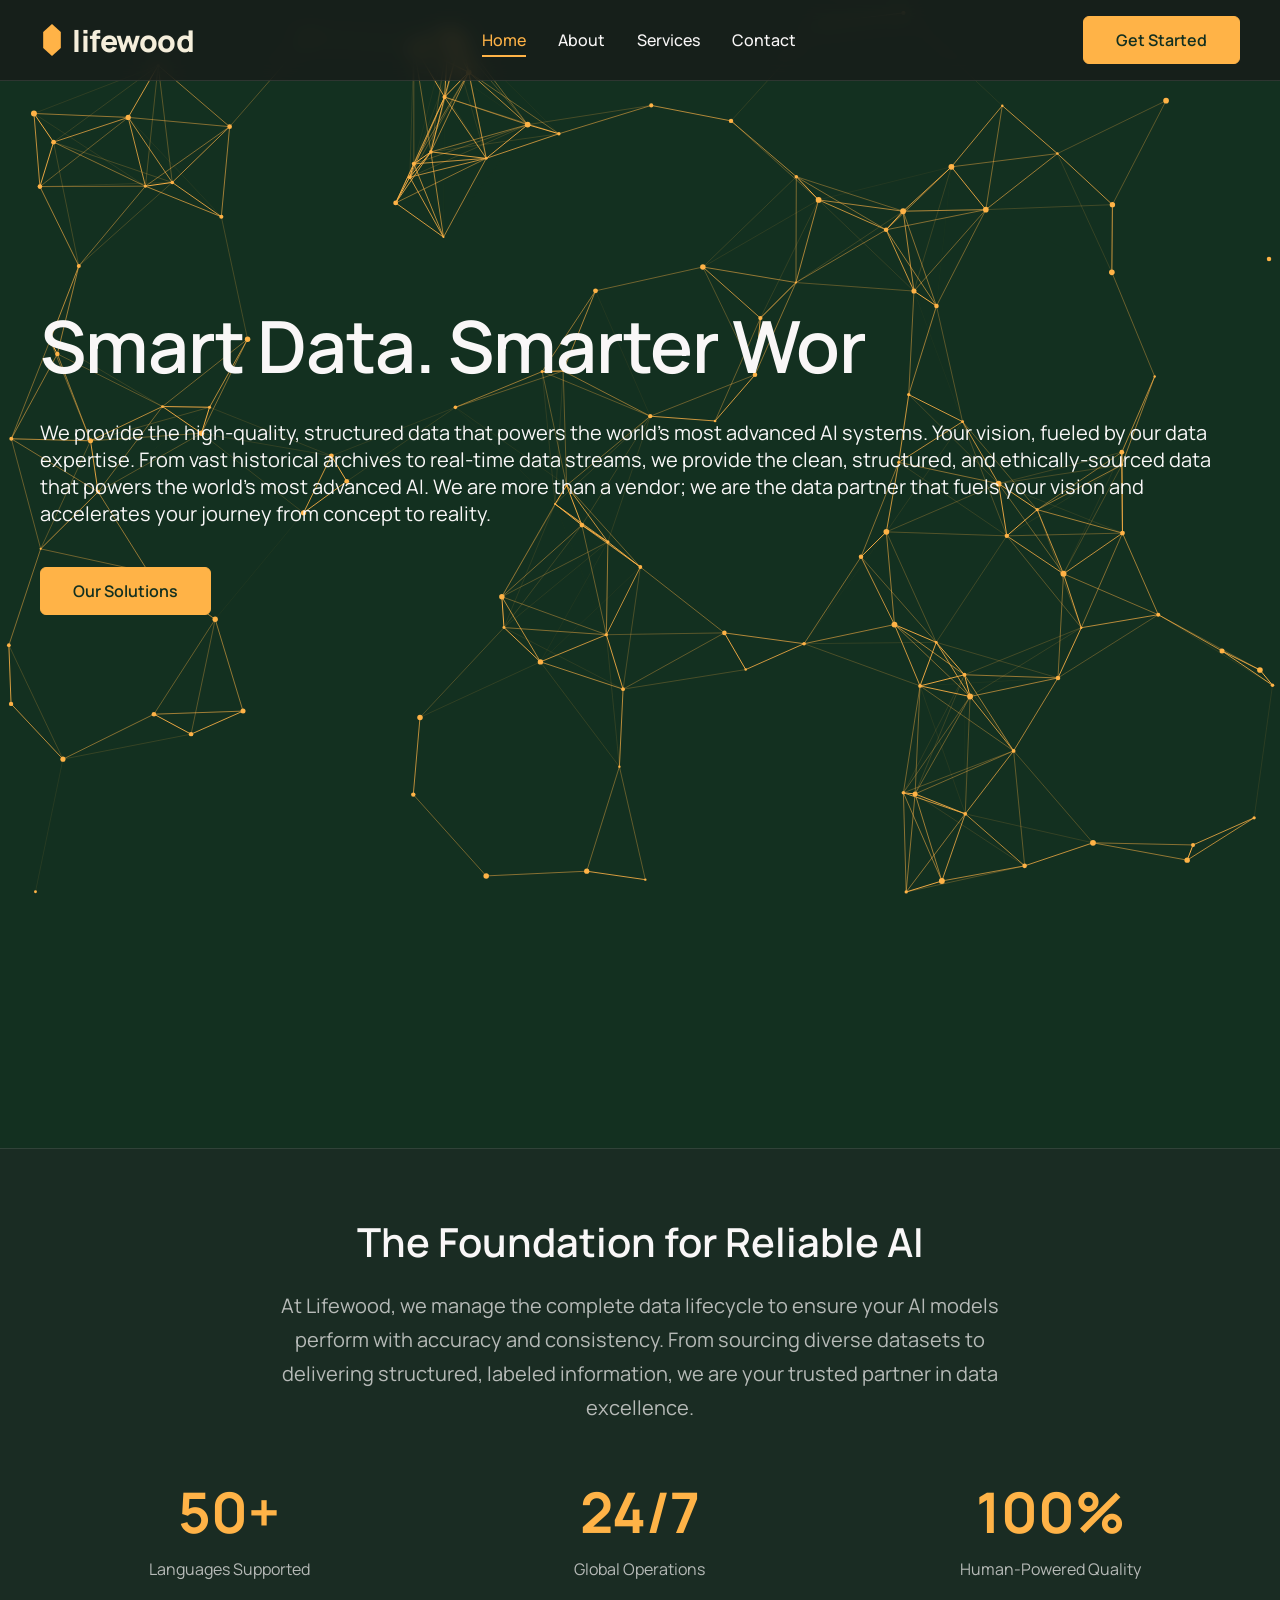
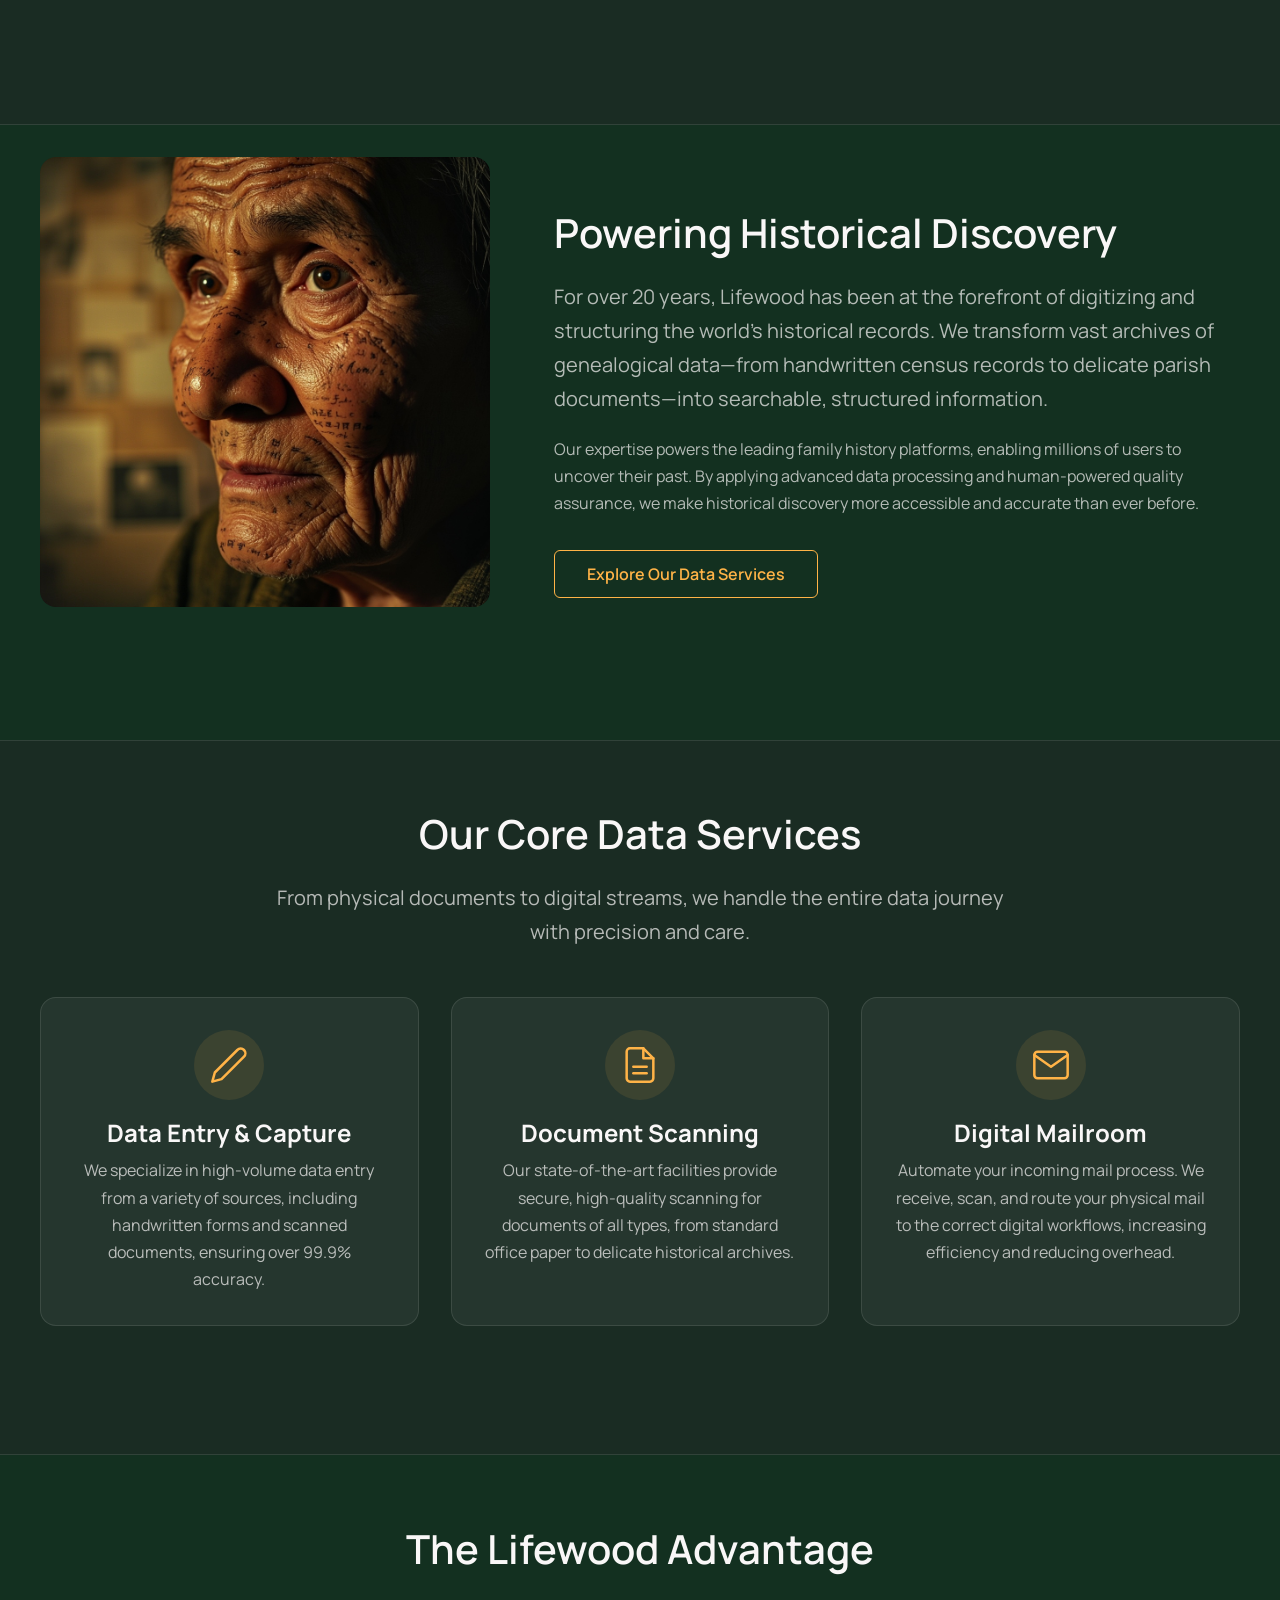
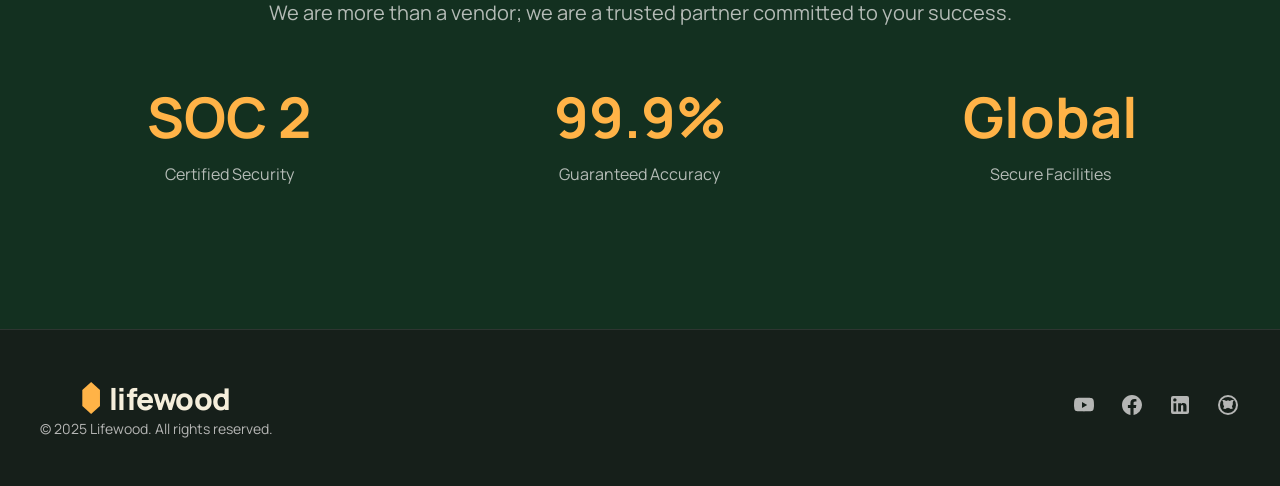
==== commit cb04b7e1: "Update index.html" ====
--- a/index.html
+++ b/index.html
@@ -510,7 +510,7 @@
     <section class="content-section fade-in-section">
         <div class="container feature-section">
             <div class="feature-image">
-                <img src="img/Genea.png" alt="Archival documents and historical records for genealogy research">
+                <img src="Genea.jpg" alt="Archival documents and historical records for genealogy research">
             </div>
             <div class="feature-content">
                 <h2 class="section-title" style="text-align: left;">Powering Historical Discovery</h2>
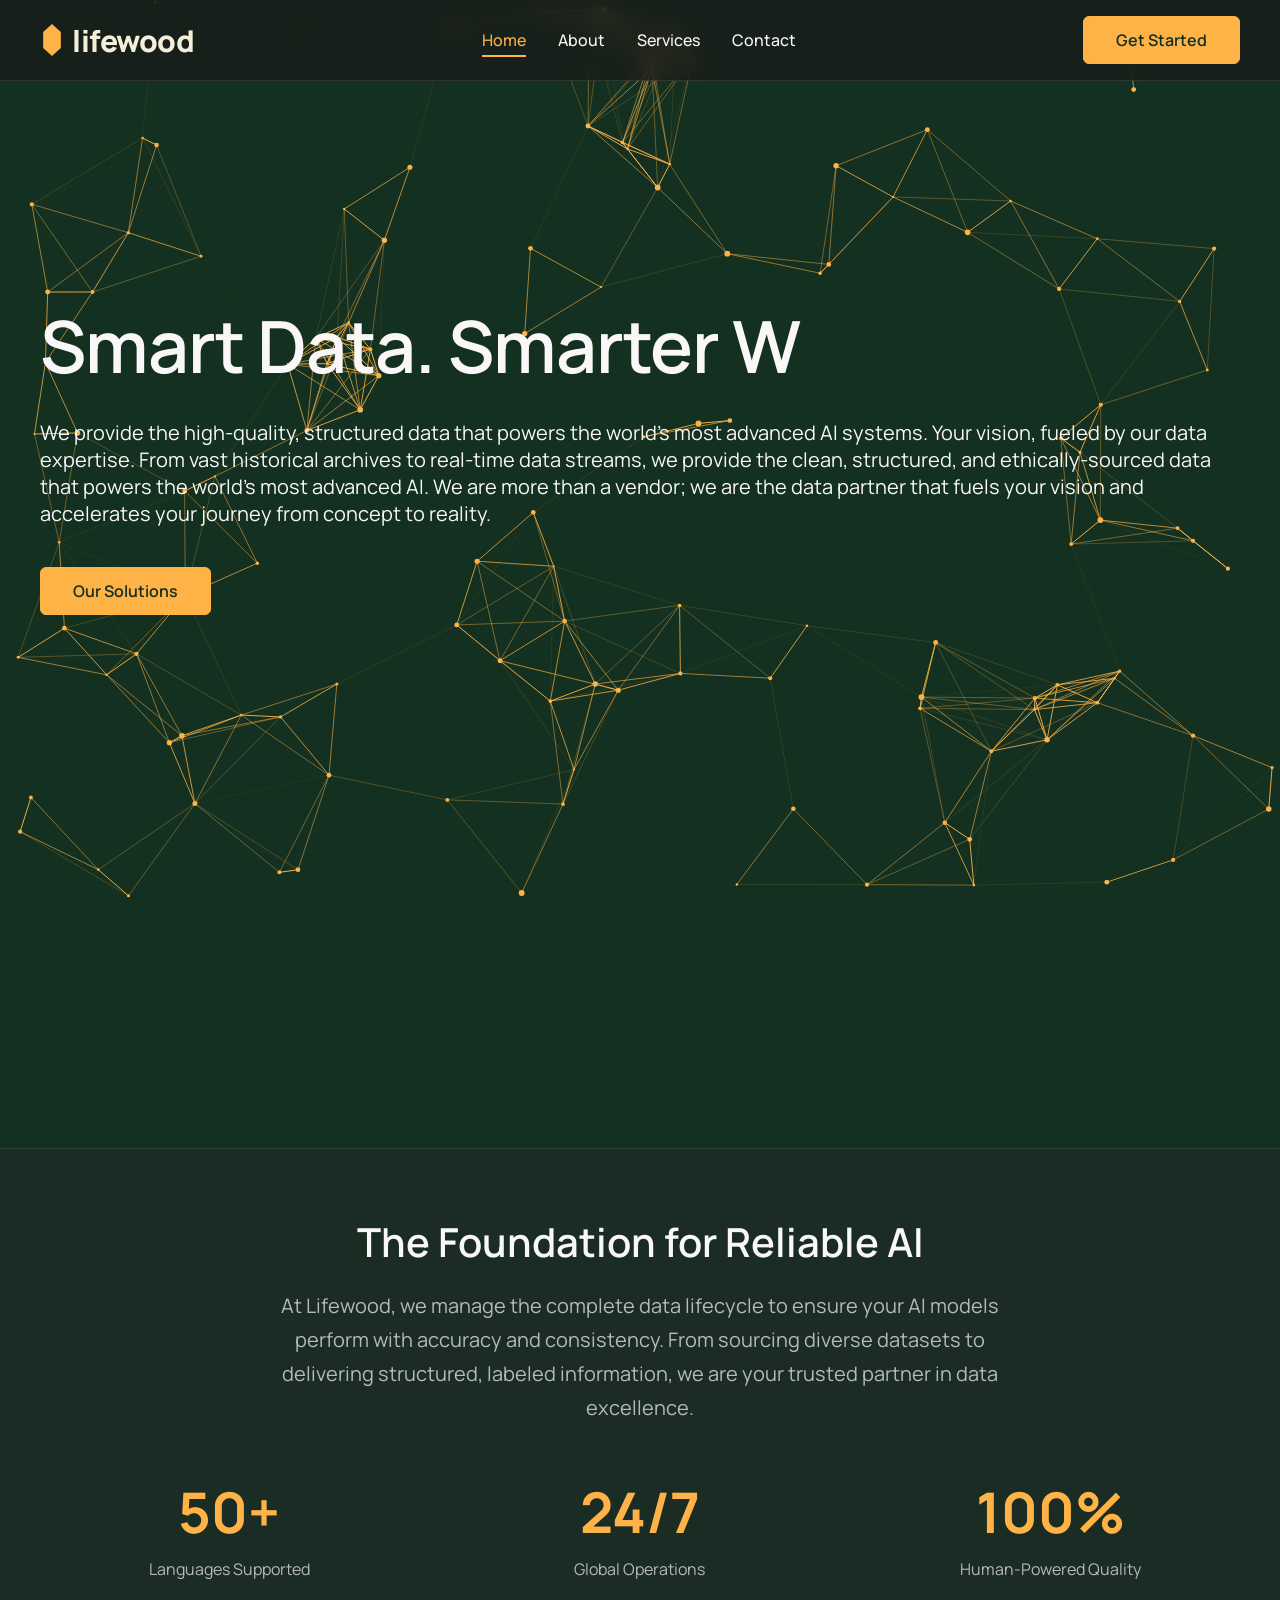
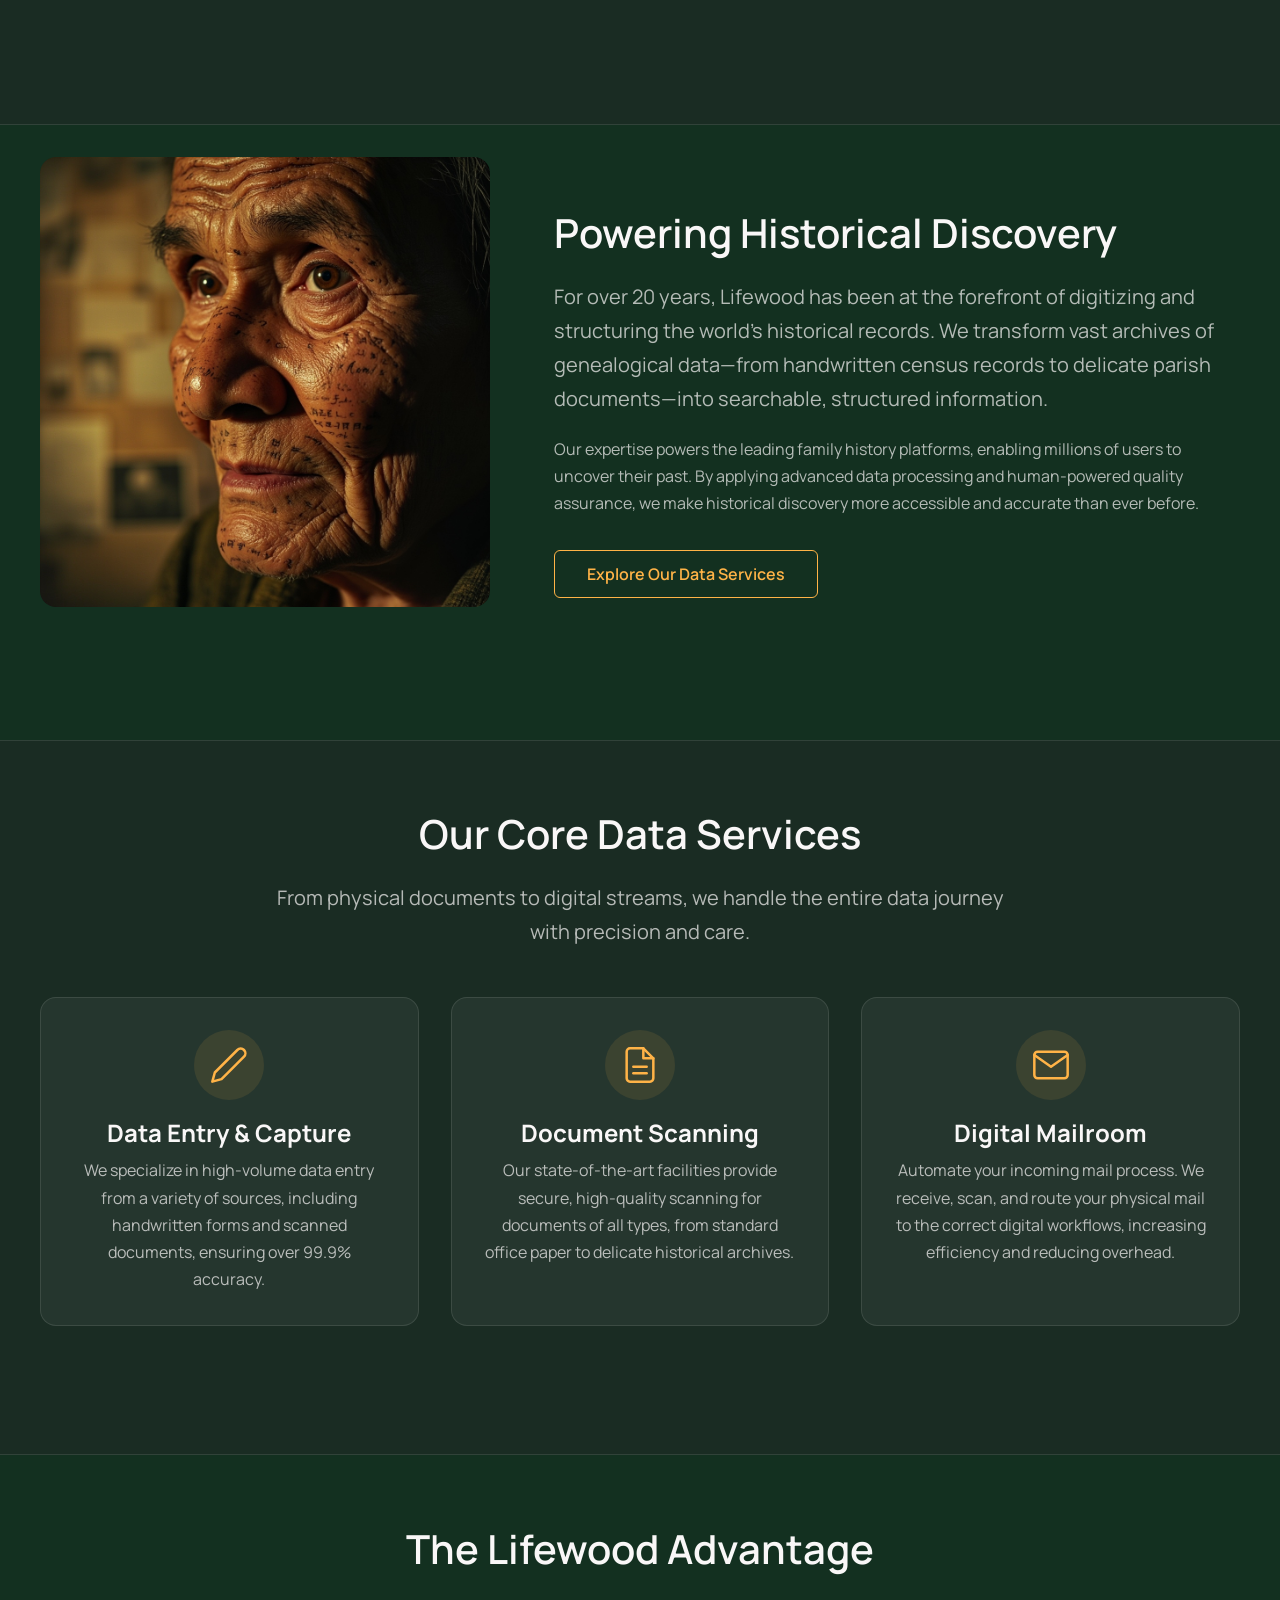
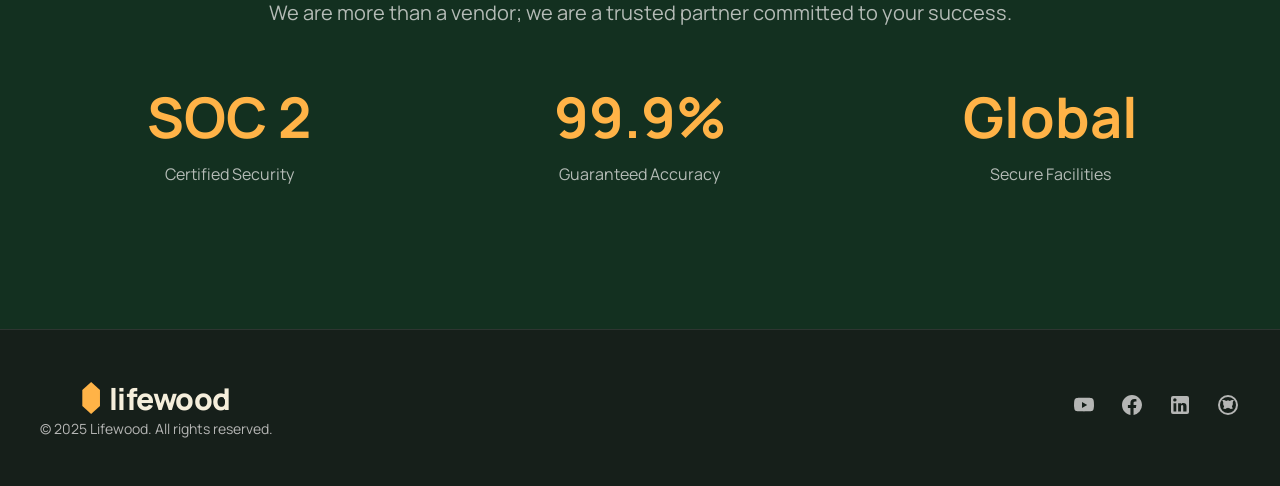
==== commit 6005f619: "Update index.html" ====
--- a/index.html
+++ b/index.html
@@ -510,7 +510,7 @@
     <section class="content-section fade-in-section">
         <div class="container feature-section">
             <div class="feature-image">
-                <img src="Genea.jpg" alt="Archival documents and historical records for genealogy research">
+                <img src="img/genea.jpg" alt="Archival documents and historical records for genealogy research">
             </div>
             <div class="feature-content">
                 <h2 class="section-title" style="text-align: left;">Powering Historical Discovery</h2>
